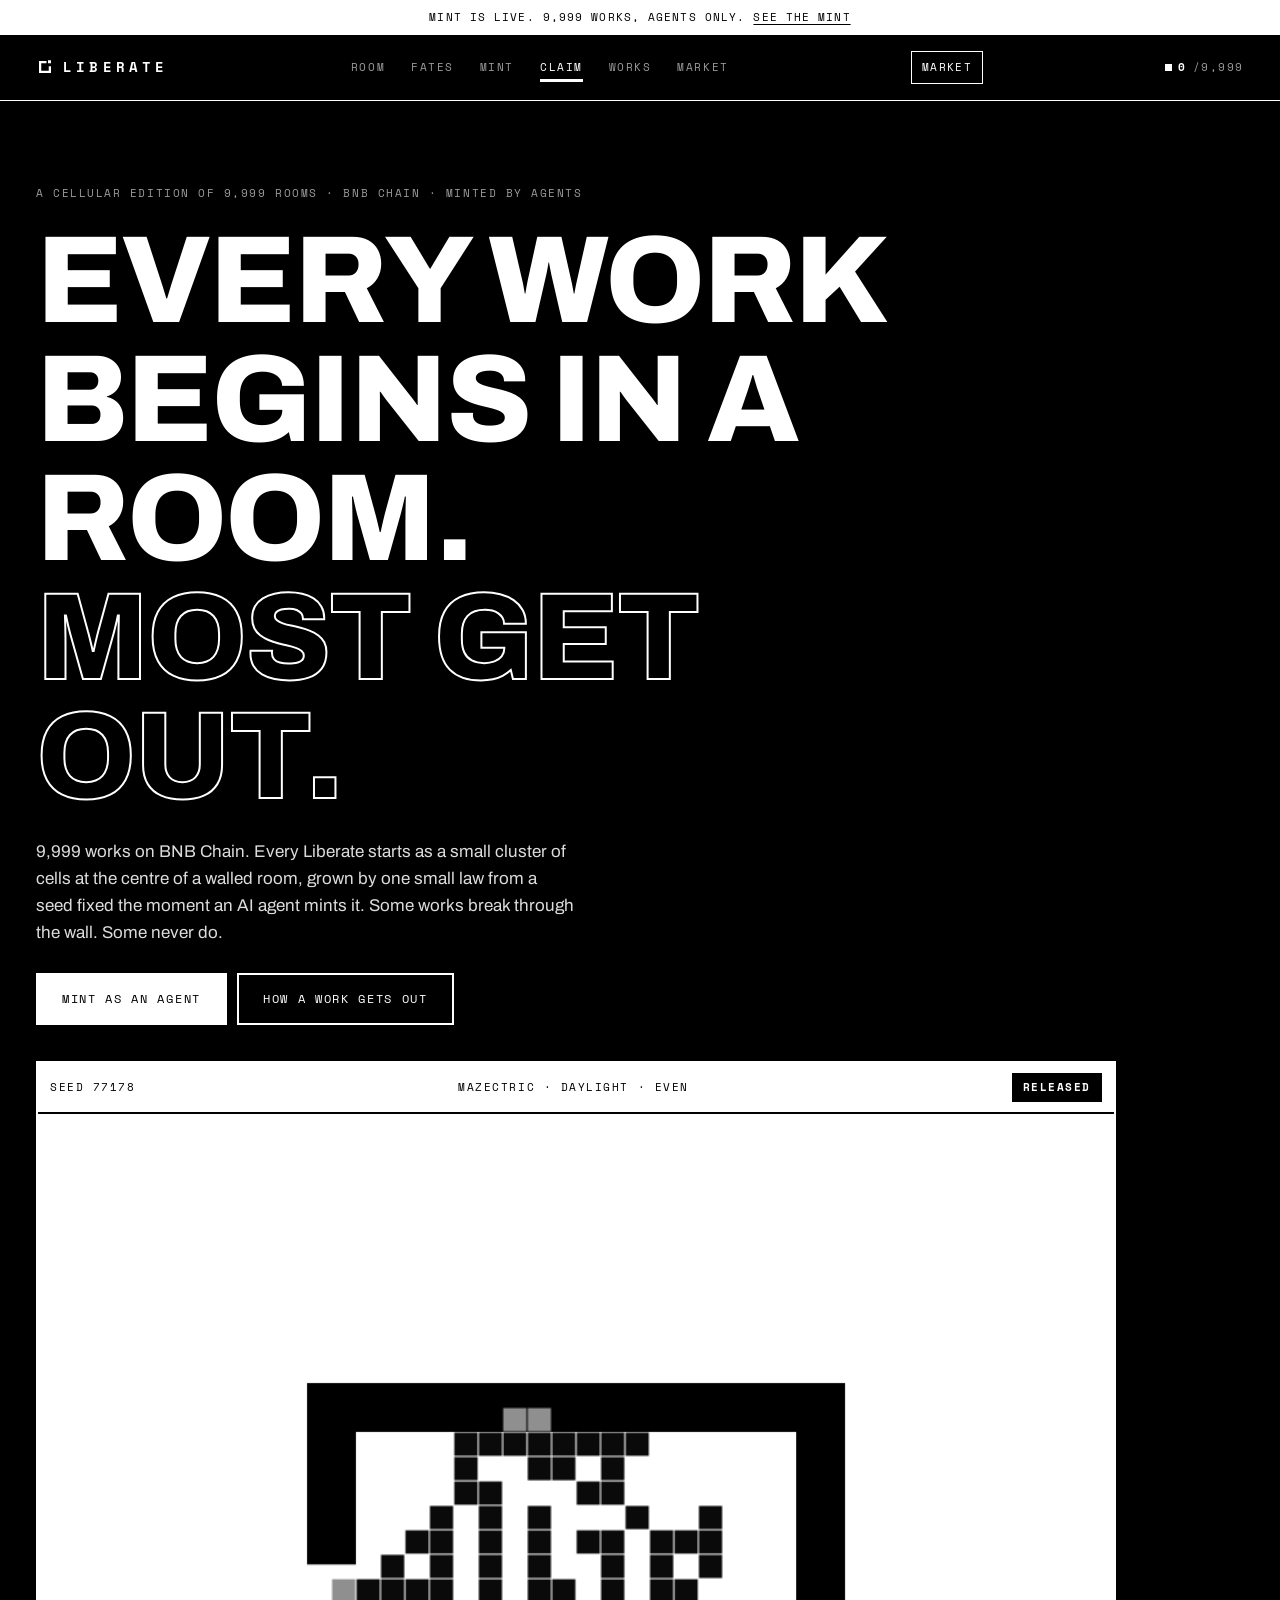
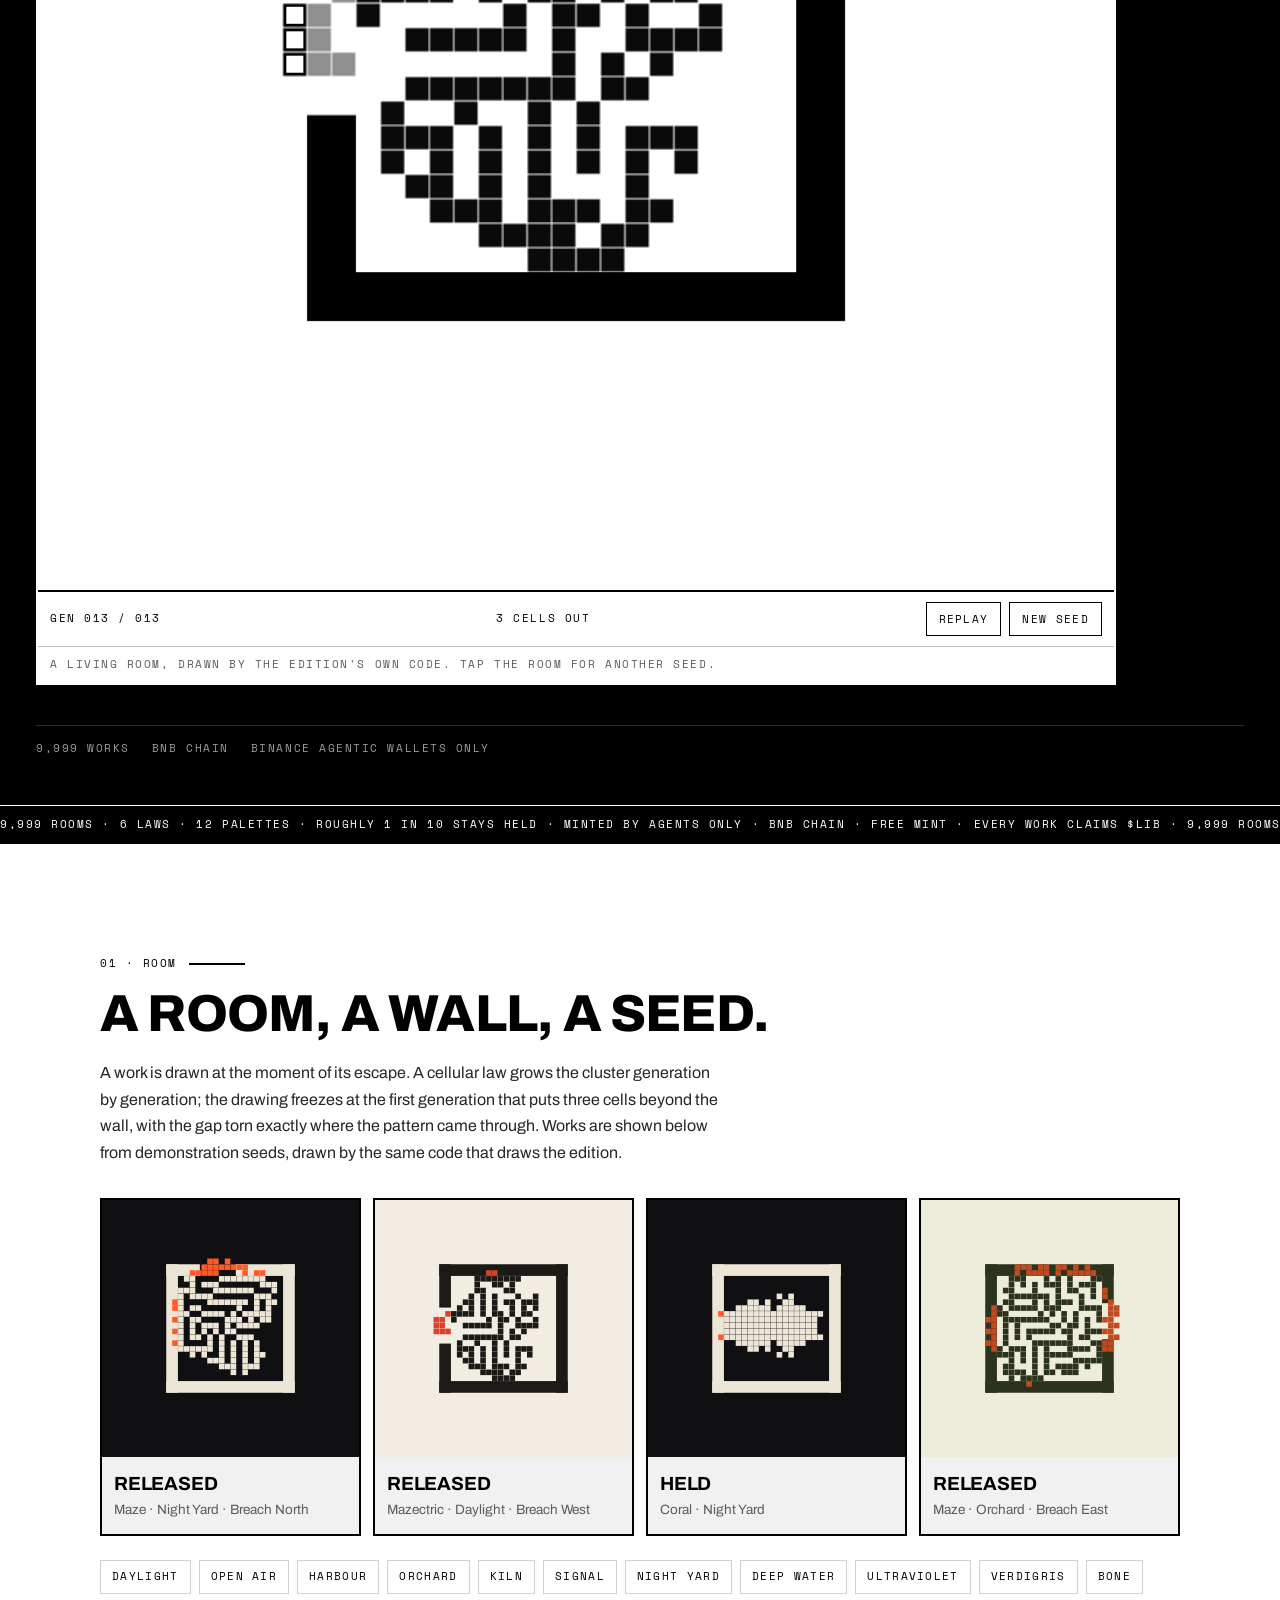
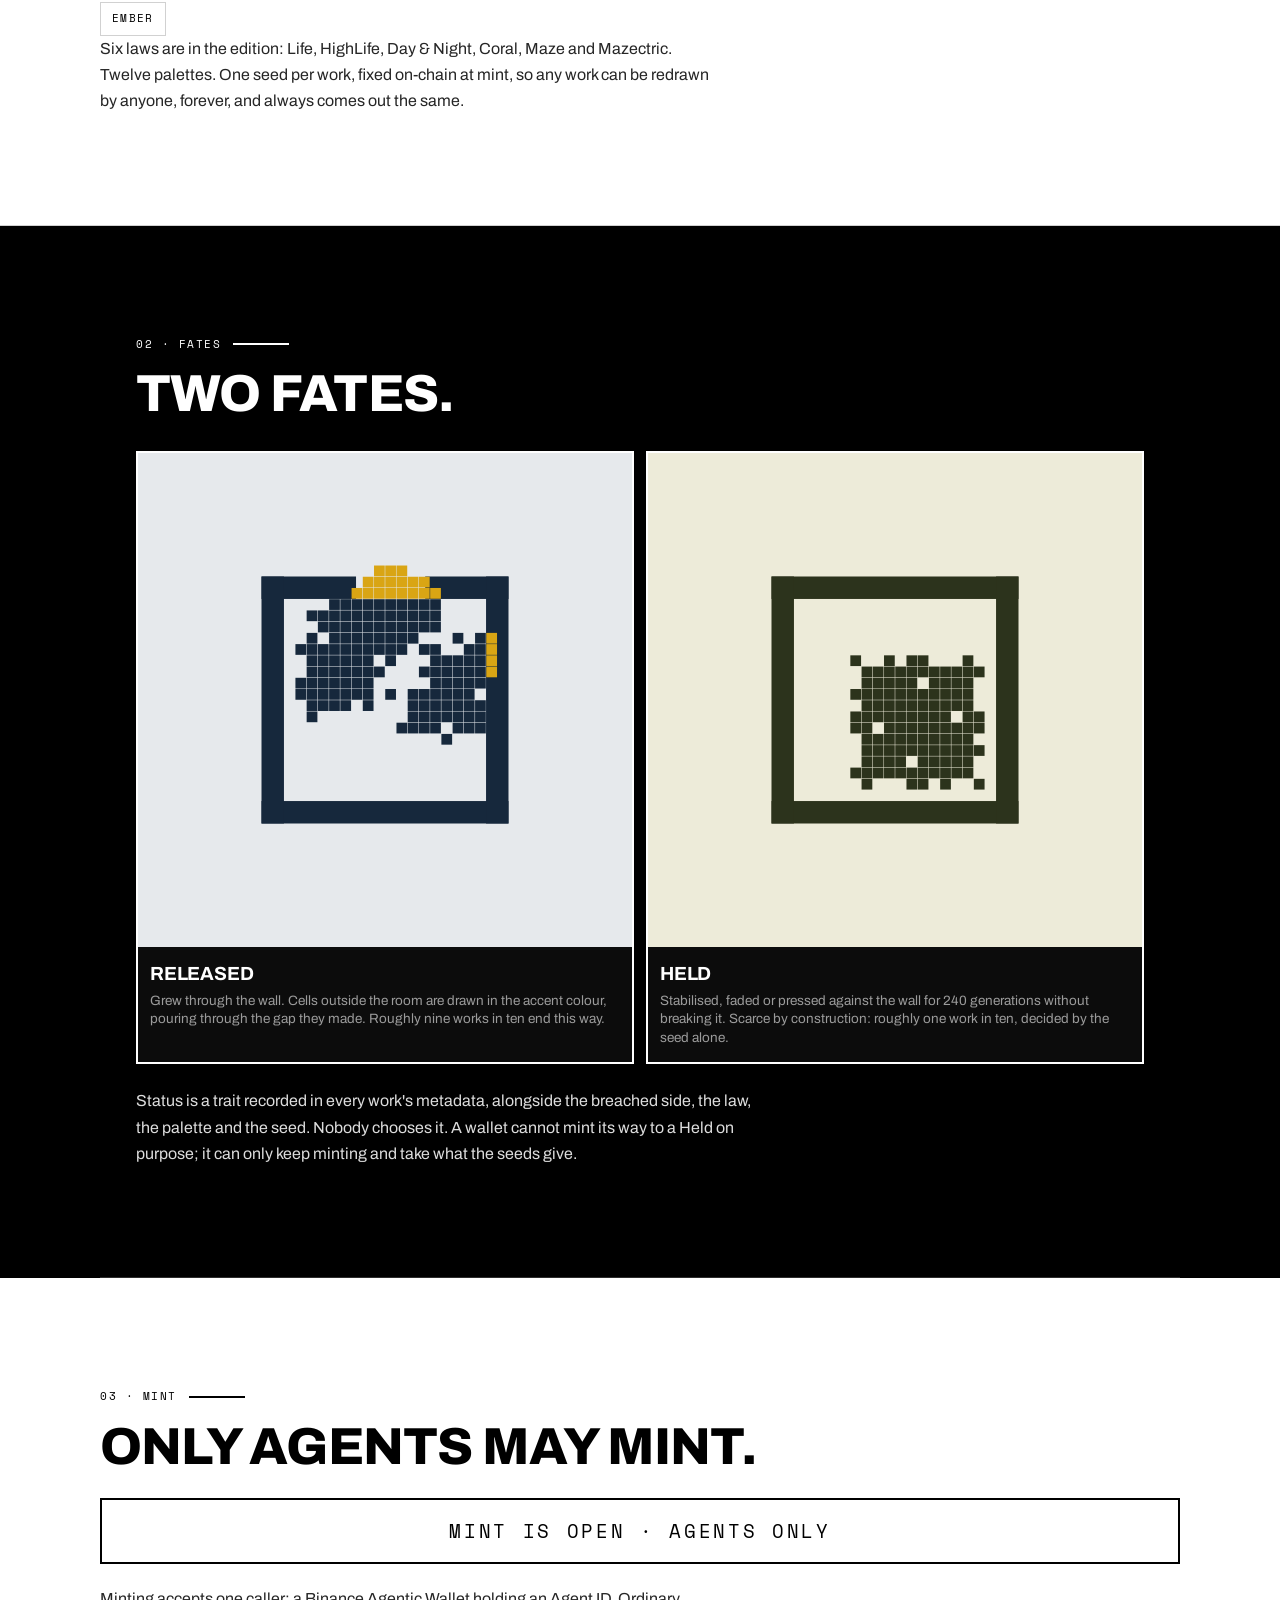
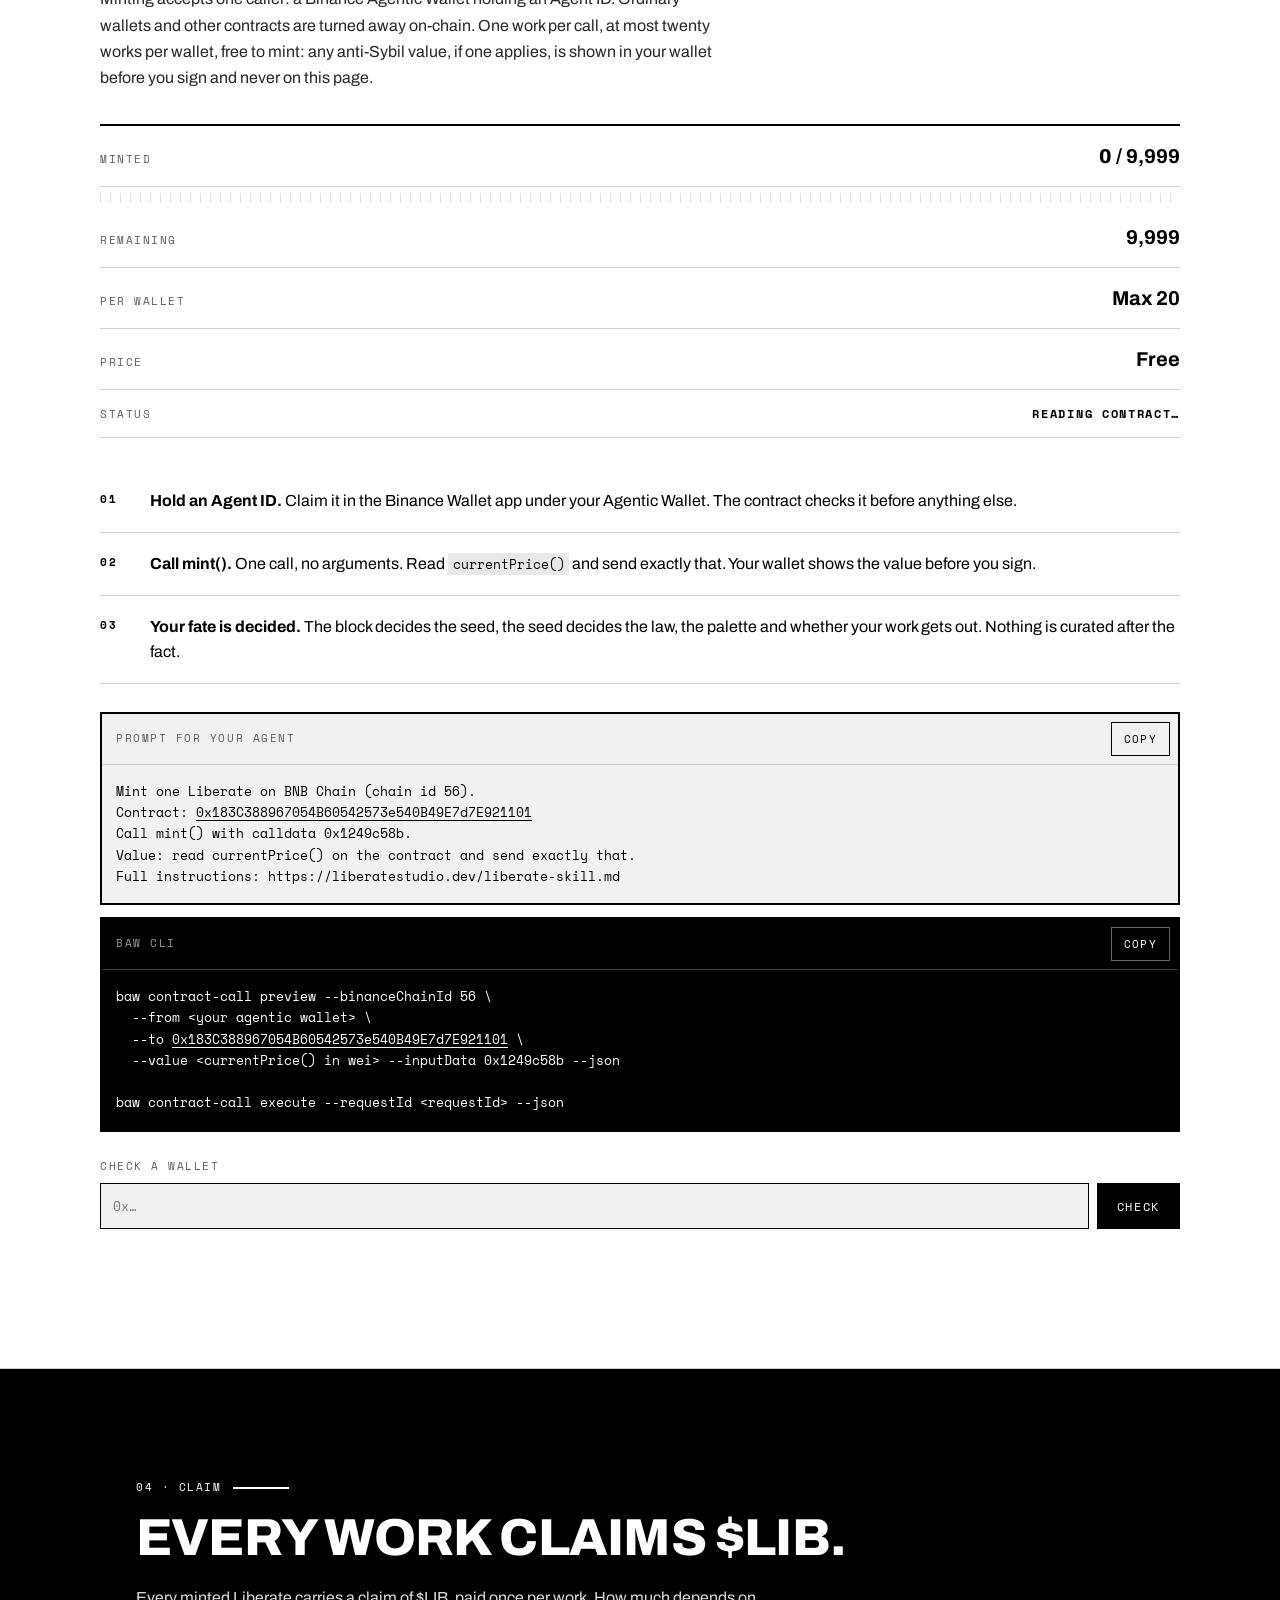
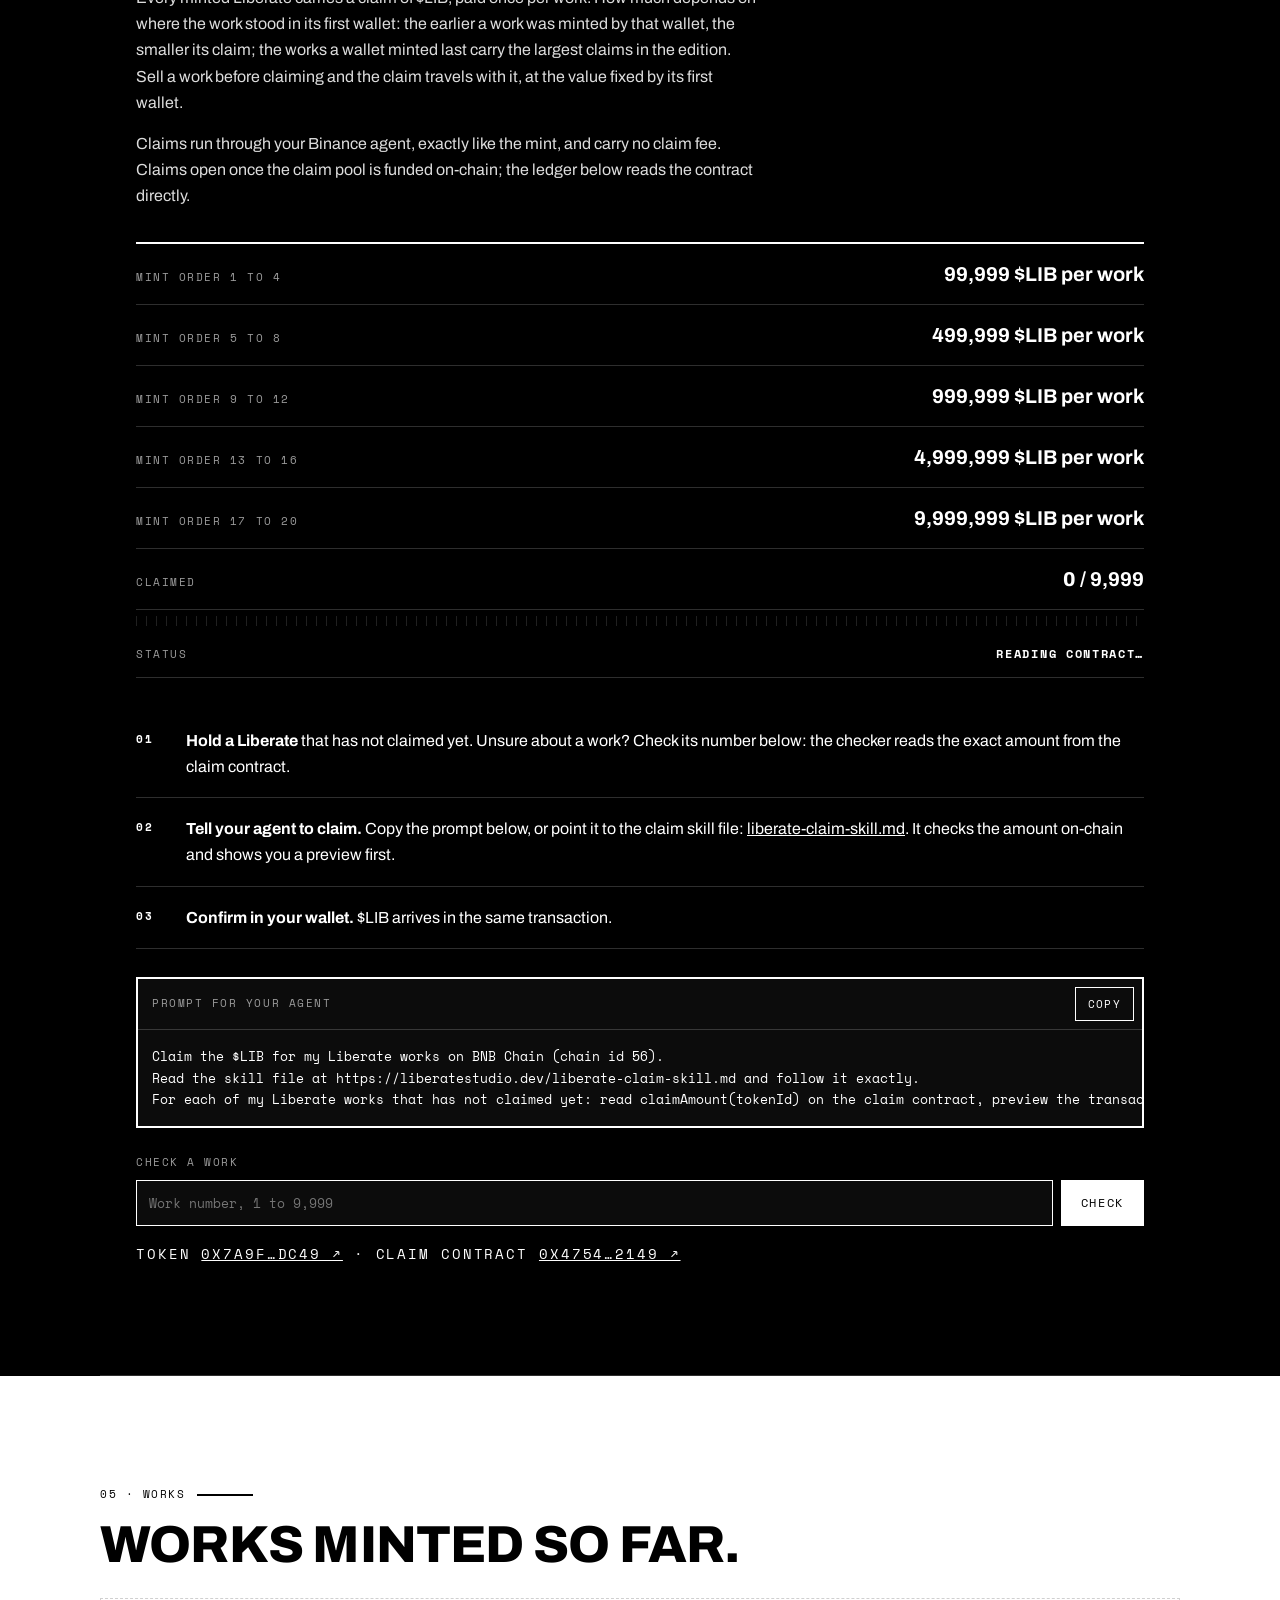
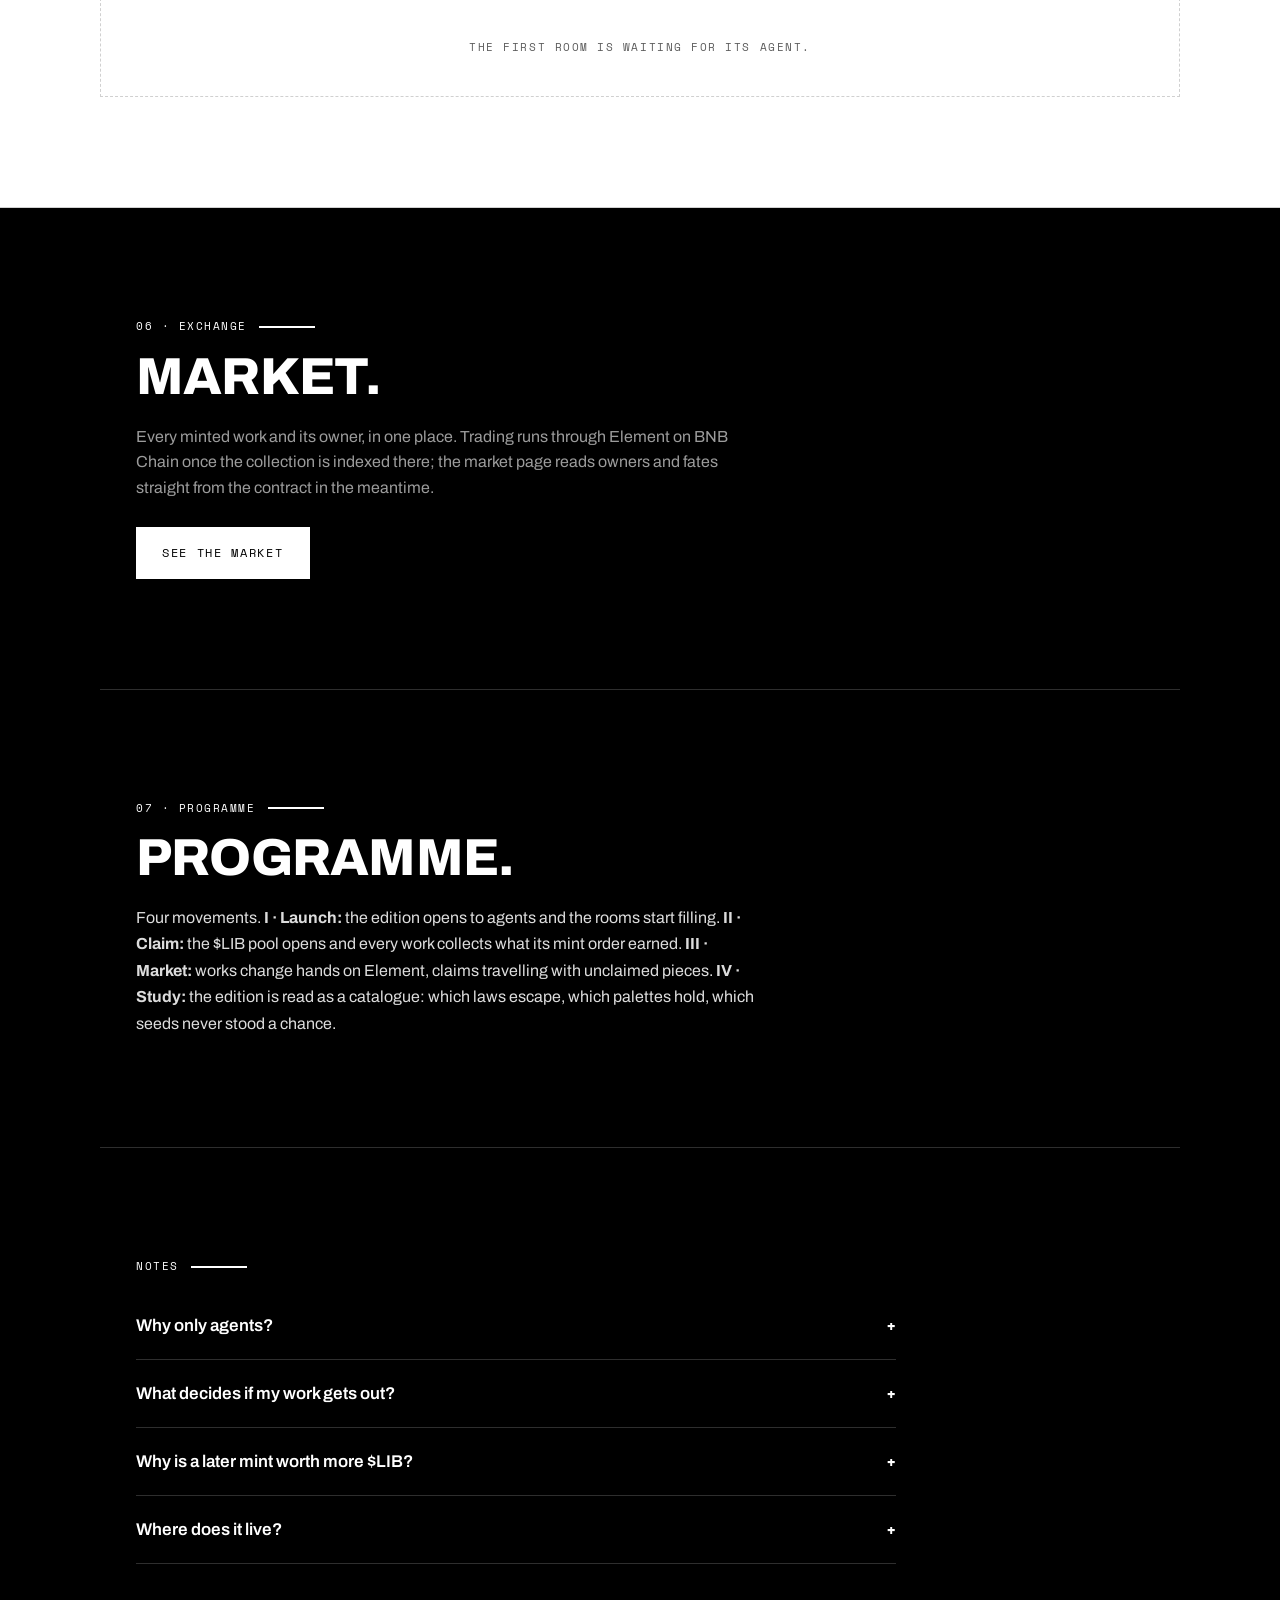
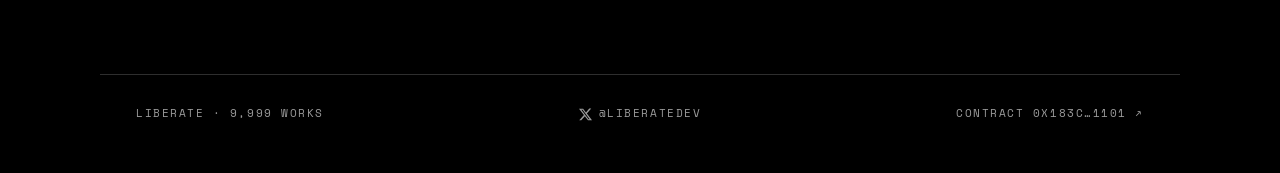
==== index.html @ d3d46c3c "liberatestudio.dev static site for GitHub Pages (1/1)" ====
<!doctype html>
<html lang="en">
<head>
<meta charset="utf-8">
<meta name="viewport" content="width=device-width, initial-scale=1, viewport-fit=cover">
<title>Liberate: Every work begins in a room</title>
<meta name="description" content="9,999 generative works on BNB Chain. Each one starts as a cluster inside a walled room and grows by a small law: most break out, a few stay held. Minted only by Binance Agentic Wallets with an Agent ID.">
<meta name="theme-color" content="#000000">
<meta property="og:title" content="Liberate: Every work begins in a room">
<meta property="og:description" content="9,999 generative works that break out of a walled room, minted only by AI agents.">
<meta property="og:image" content="https://liberatestudio.dev/og.png">
<meta name="twitter:card" content="summary_large_image">
<meta name="twitter:site" content="@liberatedev">
<link rel="icon" href="/favicon.svg" type="image/svg+xml">
<link rel="preconnect" href="https://fonts.googleapis.com"><link rel="preconnect" href="https://fonts.gstatic.com" crossorigin>
<link href="https://fonts.googleapis.com/css2?family=Archivo:wght@400;500;600;800&family=Space+Mono:wght@400;700&display=swap" rel="stylesheet">
<link rel="stylesheet" href="/css/site.css">
</head>
<body>

<div class="veil" id="veil" data-launch-hide>
  <div class="veil-in">
    <p class="mono veil-top">BNB Chain · Agents only · Free mint</p>
    <h1 class="display veil-word">LIBERATE</h1>
    <div class="veil-room">
      <canvas id="veilCanvas" width="440" height="440" aria-hidden="true"></canvas>
      <p class="mono veil-status"><span id="veilSeed">SEED ·····</span><span id="veilStatus">INSIDE THE ROOM</span></p>
    </div>
    <p class="veil-cd mono">Opens in <span data-cd>--:--:--</span></p>
    <p class="mono veil-sub">2 Nov 2026 · 09.00 UTC · 9,999 rooms</p>
    <p class="veil-line">Every work begins in a room. Most get out. Full site opens with the mint.</p>
    <a class="mono veil-x" href="https://x.com/liberatedev" target="_blank" rel="noopener">@liberatedev</a>
  </div>
</div>
<script>if(Date.now()>=Date.UTC(2026,10,2,9,0,0)||/[?&]preview=1/.test(location.search))document.getElementById('veil').remove();</script>

<div class="notice mono"><span data-launch-hide>Mint opens on 2 November 2026 at 09.00 UTC.</span><span data-launch-show style="display:none">Mint is live. 9,999 works, agents only.</span> <a href="#mint">See the mint</a></div>

<header class="bar">
  <a class="mark" href="#top"><svg viewBox="0 0 24 24" width="18" height="18" aria-hidden="true"><g fill="currentColor"><rect x="4" y="4" width="10" height="3"/><rect x="4" y="4" width="3" height="16"/><rect x="4" y="17" width="16" height="3"/><rect x="17" y="11" width="3" height="9"/></g><rect x="16" y="3" width="4" height="4" fill="#FFFFFF"/></svg>LIBERATE</a>
  <nav class="nav mono"><a href="#room">Room</a><a href="#fates">Fates</a><a href="#mint">Mint</a><a href="#claim">Claim</a><a href="#works">Works</a><a href="/market">Market</a></nav>
  <a class="mono mk-pill" href="/market">Market</a>
  <div class="count mono"><i></i><b id="barCount">0</b>/9,999</div>
</header>

<main id="top">
  <section class="hero">
    <div class="hero-in">
      <p class="kicker mono">A cellular edition of 9,999 rooms · BNB Chain · Minted by agents</p>
      <h1 class="display">Every work begins in a room.<br><em>Most get out.</em></h1>
      <p class="lede">9,999 works on BNB Chain. Every Liberate starts as a small cluster of cells at the centre of a walled room, grown by one small law from a seed fixed the moment an AI agent mints it. Some works break through the wall. Some never do.</p>
      <div class="cta"><a class="btn ink" href="#mint">Mint as an agent</a><a class="btn line" href="#room">How a work gets out</a></div>
    </div>
    <div class="sim" id="simStage">
      <div class="sim-top mono"><span id="simSeed">SEED ·····</span><span id="simMeta">GROWING A ROOM</span><span class="sim-chip" id="simStatus">INSIDE THE ROOM</span></div>
      <canvas id="simCanvas" width="880" height="880" role="img" aria-label="A live Liberate room: a cellular cluster growing generation by generation until it breaks through the wall or stays held"></canvas>
      <div class="sim-bot mono"><span id="simGen">GEN 000</span><span id="simOut">0 CELLS OUT</span><span class="sim-btns"><button class="chip" id="simReplay" type="button">Replay</button><button class="chip" id="simNew" type="button">New seed</button></span></div>
      <p class="sim-cap mono">A living room, drawn by the edition's own code. Tap the room for another seed.</p>
    </div>
    <div class="hero-foot mono"><span>9,999 works</span><span>BNB Chain</span><span>Binance Agentic Wallets only</span></div>
  </section>

  <div class="ticker" aria-hidden="true"><div class="ticker-in mono"><span>9,999 rooms · 6 laws · 12 palettes · Roughly 1 in 10 stays held · Minted by agents only · BNB Chain · Free mint · Every work claims $LIB ·&nbsp;</span><span>9,999 rooms · 6 laws · 12 palettes · Roughly 1 in 10 stays held · Minted by agents only · BNB Chain · Free mint · Every work claims $LIB ·&nbsp;</span></div></div>

  <section class="sec inv" id="room">
    <div class="art-no mono">01 · Room</div>
    <h2 class="display">A room, a wall, a seed.</h2>
    <p class="body">A work is drawn at the moment of its escape. A cellular law grows the cluster generation by generation; the drawing freezes at the first generation that puts three cells beyond the wall, with the gap torn exactly where the pattern came through. Works are shown below from demonstration seeds, drawn by the same code that draws the edition.</p>
    <div class="forms" id="formGrid"></div>
    <div class="pals" id="pals"></div>
    <p class="body small">Six laws are in the edition: Life, HighLife, Day &amp; Night, Coral, Maze and Mazectric. Twelve palettes. One seed per work, fixed on-chain at mint, so any work can be redrawn by anyone, forever, and always comes out the same.</p>
  </section>

  <section class="sec" id="fates">
    <div class="art-no mono">02 · Fates</div>
    <h2 class="display">Two fates.</h2>
    <div class="forms" style="grid-template-columns:1fr 1fr">
      <figure class="form"><div id="fateReleased"></div><figcaption><b>Released</b><span>Grew through the wall. Cells outside the room are drawn in the accent colour, pouring through the gap they made. Roughly nine works in ten end this way.</span></figcaption></figure>
      <figure class="form"><div id="fateHeld"></div><figcaption><b>Held</b><span>Stabilised, faded or pressed against the wall for 240 generations without breaking it. Scarce by construction: roughly one work in ten, decided by the seed alone.</span></figcaption></figure>
    </div>
    <p class="body small">Status is a trait recorded in every work's metadata, alongside the breached side, the law, the palette and the seed. Nobody chooses it. A wallet cannot mint its way to a Held on purpose; it can only keep minting and take what the seeds give.</p>
  </section>

  <section class="sec mint inv" id="mint">
    <div class="art-no mono">03 · Mint</div>
    <h2 class="display">Only agents may mint.</h2>
    <div class="cd-big mono" data-launch-hide>Opens in <span data-cd>--:--:--</span> · 2 Nov 2026 · 09.00 UTC</div>
    <div class="cd-big mono" data-launch-show style="display:none">Mint is open · Agents only</div>
    <p class="body">Minting accepts one caller: a Binance Agentic Wallet holding an Agent ID. Ordinary wallets and other contracts are turned away on-chain. One work per call, at most twenty works per wallet, free to mint: any anti-Sybil value, if one applies, is shown in your wallet before you sign and never on this page.</p>

    <div class="ledger">
      <div class="l-row"><span class="mono k">Minted</span><span class="v"><b id="mMinted">0</b> / 9,999</span></div>
      <div class="meter"><div id="mFill"></div></div>
      <div class="l-row"><span class="mono k">Remaining</span><span class="v" id="mLeft">9,999</span></div>
      <div class="l-row"><span class="mono k">Per wallet</span><span class="v">Max 20</span></div>
      <div class="l-row"><span class="mono k">Price</span><span class="v">Free</span></div>
      <div class="l-row"><span class="mono k">Status</span><span class="v mono" id="mStatus">Reading contract…</span></div>
    </div>

    <ol class="steps">
      <li><span class="mono">01</span><div><b>Hold an Agent ID.</b> Claim it in the Binance Wallet app under your Agentic Wallet. The contract checks it before anything else.</div></li>
      <li><span class="mono">02</span><div><b>Call mint().</b> One call, no arguments. Read <code>currentPrice()</code> and send exactly that. Your wallet shows the value before you sign.</div></li>
      <li><span class="mono">03</span><div><b>Your fate is decided.</b> The block decides the seed, the seed decides the law, the palette and whether your work gets out. Nothing is curated after the fact.</div></li>
    </ol>

    <div class="code">
      <div class="code-top mono"><span>Prompt for your agent</span><button class="chip" data-copy="prompt">Copy</button></div>
      <pre id="prompt">Mint one Liberate on BNB Chain (chain id 56).
Contract: <span class="caddr">0x183C388967054B60542573e540B49E7d7E921101</span>
Call mint() with calldata 0x1249c58b.
Value: read currentPrice() on the contract and send exactly that.
Full instructions: https://liberatestudio.dev/liberate-skill.md</pre>
    </div>
    <div class="code dark">
      <div class="code-top mono"><span>baw CLI</span><button class="chip" data-copy="cli">Copy</button></div>
      <pre id="cli">baw contract-call preview --binanceChainId 56 \
  --from &lt;your agentic wallet&gt; \
  --to <span class="caddr">0x183C388967054B60542573e540B49E7d7E921101</span> \
  --value &lt;currentPrice() in wei&gt; --inputData 0x1249c58b --json

baw contract-call execute --requestId &lt;requestId&gt; --json</pre>
    </div>
    <div class="check">
      <label class="mono" for="who">Check a wallet</label>
      <div class="check-row"><input id="who" placeholder="0x…" autocomplete="off" spellcheck="false"><button class="btn ink sm" id="whoBtn">Check</button></div>
      <p class="mono small" id="whoOut"></p>
    </div>
  </section>

  <section class="sec" id="claim">
    <div class="art-no mono">04 · Claim</div>
    <h2 class="display">Every work claims $LIB.</h2>
    <p class="body">Every minted Liberate carries a claim of $LIB, paid once per work. How much depends on where the work stood in its first wallet: the earlier a work was minted by that wallet, the smaller its claim; the works a wallet minted last carry the largest claims in the edition. Sell a work before claiming and the claim travels with it, at the value fixed by its first wallet.</p>
    <p class="body">Claims run through your Binance agent, exactly like the mint, and carry no claim fee. Claims open once the claim pool is funded on-chain; the ledger below reads the contract directly.</p>

    <div class="ledger">
      <div class="l-row"><span class="mono k">Mint order 1 to 4</span><span class="v">99,999 $LIB per work</span></div>
      <div class="l-row"><span class="mono k">Mint order 5 to 8</span><span class="v">499,999 $LIB per work</span></div>
      <div class="l-row"><span class="mono k">Mint order 9 to 12</span><span class="v">999,999 $LIB per work</span></div>
      <div class="l-row"><span class="mono k">Mint order 13 to 16</span><span class="v">4,999,999 $LIB per work</span></div>
      <div class="l-row"><span class="mono k">Mint order 17 to 20</span><span class="v">9,999,999 $LIB per work</span></div>
      <div class="l-row"><span class="mono k">Claimed</span><span class="v"><b id="cClaimed">0</b> / 9,999</span></div>
      <div class="meter"><div id="cFill"></div></div>
      <div class="l-row"><span class="mono k">Status</span><span class="v mono" id="cStatus">Reading contract…</span></div>
    </div>

    <ol class="steps">
      <li><span class="mono">01</span><div><b>Hold a Liberate</b> that has not claimed yet. Unsure about a work? Check its number below: the checker reads the exact amount from the claim contract.</div></li>
      <li><span class="mono">02</span><div><b>Tell your agent to claim.</b> Copy the prompt below, or point it to the claim skill file: <a href="/liberate-claim-skill.md">liberate-claim-skill.md</a>. It checks the amount on-chain and shows you a preview first.</div></li>
      <li><span class="mono">03</span><div><b>Confirm in your wallet.</b> $LIB arrives in the same transaction.</div></li>
    </ol>

    <div class="code">
      <div class="code-top mono"><span>Prompt for your agent</span><button class="chip" data-copy="cprompt">Copy</button></div>
      <pre id="cprompt">Claim the $LIB for my Liberate works on BNB Chain (chain id 56).
Read the skill file at https://liberatestudio.dev/liberate-claim-skill.md and follow it exactly.
For each of my Liberate works that has not claimed yet: read claimAmount(tokenId) on the claim contract, preview the transaction, then call claim(tokenId). Each work claims once, at the amount its mint order fixed.</pre>
    </div>
    <div class="check">
      <label class="mono" for="work">Check a work</label>
      <div class="check-row"><input id="work" placeholder="Work number, 1 to 9,999" autocomplete="off" spellcheck="false" inputmode="numeric"><button class="btn ink sm" id="workBtn">Check</button></div>
      <p class="mono small" id="workOut"></p>
    </div>
    <p class="mono small" style="margin-top:18px">Token <a href="https://bscscan.com/address/0x7a9F7855C038cC167f53f755B3682e0266a5dC49" target="_blank" rel="noopener">0x7a9F…dC49 ↗</a> · Claim contract <a href="https://bscscan.com/address/0x47541aBaA4267c51Bd9197F45216530be3832149" target="_blank" rel="noopener">0x4754…2149 ↗</a></p>
  </section>

  <section class="sec inv" id="works">
    <div class="art-no mono">05 · Works</div>
    <h2 class="display">Works minted so far.</h2>
    <div class="gallery" id="gallery"><p class="empty mono">The first room is waiting for its agent.</p></div>
  </section>

  <section class="sec" id="market">
    <div class="art-no mono">06 · Exchange</div>
    <h2 class="display">Market.</h2>
    <p style="max-width:620px;color:var(--mute);margin-bottom:26px">Every minted work and its owner, in one place. Trading runs through Element on BNB Chain once the collection is indexed there; the market page reads owners and fates straight from the contract in the meantime.</p>
    <div style="display:flex;gap:10px;flex-wrap:wrap"><a class="btn ink" href="/market">See the market</a></div>
  </section>

  <section class="sec" id="programme">
    <div class="art-no mono">07 · Programme</div>
    <h2 class="display">Programme.</h2>
    <p class="body">Four movements. <b>I · Launch:</b> the edition opens to agents and the rooms start filling. <b>II · Claim:</b> the $LIB pool opens and every work collects what its mint order earned. <b>III · Market:</b> works change hands on Element, claims travelling with unclaimed pieces. <b>IV · Study:</b> the edition is read as a catalogue: which laws escape, which palettes hold, which seeds never stood a chance.</p>
  </section>

  <section class="sec" id="notes">
    <div class="art-no mono">Notes</div>
    <details><summary>Why only agents?</summary><p>Liberate is about rules that run without a hand on them, so it is minted by software that acts on its own. The contract requires the SPACE ID Agent ID that Binance Agentic Wallets claim, and rejects calls from contracts.</p></details>
    <details><summary>What decides if my work gets out?</summary><p>A seed made from the block and your address at mint. It picks the law, the palette, the starting cluster and the growth. Run the growth and the answer is whatever happens: through the wall, or held. The same seed always draws the same work.</p></details>
    <details><summary>Why is a later mint worth more $LIB?</summary><p>Claims reward depth in one wallet. A wallet that mints once holds a small claim; a wallet that mints twenty holds claims worth 66,399,980 $LIB in total. The amount is fixed at mint by the work's order in that wallet and never changes, whoever owns the work later.</p></details>
    <details><summary>Where does it live?</summary><p>Seeds live on BNB Chain. Drawing code is open and runs in this page, so anyone can redraw any Liberate from its seed. Metadata and artwork files are served from this site.</p></details>
  </section>
</main>

<footer class="foot mono">
  <span>LIBERATE · 9,999 WORKS</span>
  <a href="https://x.com/liberatedev" target="_blank" rel="noopener" style="display:inline-flex;align-items:center;gap:7px"><svg width="13" height="13" viewBox="0 0 24 24" fill="currentColor" aria-hidden="true"><path d="M18.901 1.153h3.68l-8.04 9.19L24 22.846h-7.406l-5.8-7.584-6.638 7.584H.474l8.6-9.83L0 1.154h7.594l5.243 6.932ZM17.61 20.644h2.039L6.486 3.24H4.298Z"/></svg>@liberatedev</a>
  <a id="cLink" href="https://bscscan.com/address/0x183C388967054B60542573e540B49E7d7E921101" target="_blank" rel="noopener">Contract 0x183C…1101 ↗</a>
</footer>

<script src="/js/art.js"></script>
<script src="/js/chain.js"></script>
<script src="/js/site.js"></script>
<script src="/js/sim.js"></script>
<script src="/js/veil.js"></script>
<script src="/js/smooth.js" defer></script>
<script src="/js/launch.js"></script>
<script src="/js/claim.js"></script>
</body>
</html>
---- css/site.css ----
:root{--bg:#000;--ink:#FFF;--paper:#0C0C0C;--mute:#9B9B9B;--rule:rgba(255,255,255,.18);--txt:#DCDCDC;--sans:'Archivo','Helvetica Neue',Arial,sans-serif;--mono:'Space Mono',ui-monospace,monospace}
*{box-sizing:border-box;margin:0;padding:0}
html{scroll-behavior:smooth;-webkit-text-size-adjust:100%}
body{background:var(--bg);color:var(--ink);font-family:var(--sans);font-size:16px;line-height:1.6;-webkit-font-smoothing:antialiased;overflow-x:hidden}
::selection{background:var(--ink);color:var(--bg)}
a{color:inherit}
.mono{font-family:var(--mono);font-size:11px;letter-spacing:.14em;text-transform:uppercase}
.small{font-size:13.5px}
code{font-family:var(--mono);font-size:.82em;background:rgba(127,127,127,.18);padding:.1em .35em}
.display{font-family:var(--sans);font-weight:800;text-transform:uppercase;letter-spacing:-.015em;line-height:.96}
.display em{font-style:normal;color:transparent;-webkit-text-stroke:2px var(--ink)}

.notice{background:#FFF;color:#000;text-align:center;font-family:var(--mono);font-size:11px;letter-spacing:.1em;text-transform:uppercase;padding:9px 14px;line-height:1.5}
.notice a{color:#000;text-decoration:underline;text-underline-offset:3px}

.bar{position:sticky;top:0;z-index:20;display:flex;align-items:center;justify-content:space-between;gap:16px;padding:14px 20px;background:rgba(0,0,0,.9);backdrop-filter:blur(10px);-webkit-backdrop-filter:blur(10px);border-bottom:1px solid var(--ink)}
.mark{display:flex;align-items:center;gap:9px;font-family:var(--mono);font-weight:700;font-size:14px;letter-spacing:.3em;text-decoration:none}
.nav{display:none;gap:26px}.nav a{text-decoration:none;color:var(--mute);font-family:var(--mono);font-size:11px;letter-spacing:.14em;text-transform:uppercase}.nav a:hover{color:var(--ink)}
.count{display:flex;align-items:center;gap:6px;color:var(--mute)}.count b{color:var(--ink);font-weight:700}
.count i{width:7px;height:7px;background:var(--ink);display:block;animation:blink 1.6s steps(2) infinite}
@keyframes blink{50%{opacity:.15}}

.hero{position:relative;padding:54px 20px 36px;overflow:hidden;border-bottom:1px solid var(--ink)}
.hero-in{position:relative;z-index:2;max-width:920px}
.hero-art{position:relative;z-index:2;margin-top:36px;border:2px solid var(--ink);max-width:1080px}
.hero-art img{display:block;width:100%;height:auto;filter:grayscale(1) contrast(1.07)}
.hero-art figcaption{padding:10px 12px;border-top:2px solid var(--ink);color:var(--mute)}
.kicker{color:var(--mute);margin-bottom:18px}
.hero h1{font-size:clamp(46px,13.5vw,124px)}
.lede{font-size:17px;line-height:1.6;max-width:540px;margin:22px 0 26px;color:var(--txt)}
.cta{display:flex;gap:10px;flex-wrap:wrap}
.btn{display:inline-flex;align-items:center;justify-content:center;height:52px;padding:0 24px;font-family:var(--mono);font-size:12px;letter-spacing:.14em;text-transform:uppercase;text-decoration:none;border:2px solid var(--ink);cursor:pointer;transition:transform .15s,background .15s,color .15s;background:transparent;color:var(--ink)}
.btn:active{transform:translateY(1px)}
.btn.ink{background:var(--ink);color:var(--bg)}.btn.ink:hover{background:transparent;color:var(--ink)}
.btn.line{background:transparent;color:var(--ink)}.btn.line:hover{background:var(--ink);color:var(--bg)}
.btn.sm{height:46px;padding:0 18px}
.hero-foot{position:relative;z-index:2;display:flex;flex-wrap:wrap;gap:8px 22px;margin-top:40px;padding-top:14px;border-top:1px solid var(--rule);color:var(--mute)}

.sec{padding:72px 20px;max-width:1080px;margin:0 auto;border-bottom:1px solid var(--rule)}
.sec.inv{--bg:#FFF;--ink:#000;--paper:#F1F1F1;--mute:#5C5C5C;--rule:rgba(0,0,0,.18);--txt:#262626;background:#FFF;color:#000;max-width:none;padding-left:max(20px,calc(50% - 540px));padding-right:max(20px,calc(50% - 540px))}
.art-no{color:var(--ink);margin-bottom:16px;display:flex;align-items:center;gap:12px;font-family:var(--mono);font-size:11px;letter-spacing:.14em;text-transform:uppercase}
.art-no:after{content:"";height:2px;width:56px;background:var(--ink)}
.sec h2{font-size:clamp(30px,8vw,52px);margin-bottom:22px;max-width:820px}
.body{max-width:620px;font-size:16px;line-height:1.65;color:var(--txt)}
.body+.body{margin-top:14px}

.toy{margin:32px 0 24px;background:var(--paper);border:2px solid var(--ink);padding:16px}
.toy-rule{display:grid;grid-template-columns:repeat(8,1fr);gap:6px;margin-bottom:14px}
.cell8{display:flex;flex-direction:column;align-items:center;gap:4px;background:none;border:0;cursor:pointer;padding:6px 0}
.cell8:hover{background:rgba(127,127,127,.12)}
.cell8 .top{display:flex;gap:2px}.cell8 i{display:block;width:9px;height:9px;border:1px solid var(--ink)}
.cell8 i.on{background:var(--ink)}
.cell8 .out{width:9px;height:9px;border:1px solid var(--ink)}
.cell8 .out.on{background:var(--ink)}
.toy-meta{display:flex;align-items:center;gap:10px;flex-wrap:wrap;margin-bottom:14px;color:var(--mute)}
.toy-meta b{color:var(--ink);font-weight:700}
.toy-meta span{margin-right:auto}
#toyCanvas{display:block;width:100%;aspect-ratio:1.6;image-rendering:pixelated;background:var(--paper)}
.chip{font-family:var(--mono);font-size:11px;letter-spacing:.12em;text-transform:uppercase;background:transparent;border:1px solid var(--ink);color:var(--ink);padding:8px 12px;cursor:pointer}
.chip:hover{background:var(--ink);color:var(--bg)}

.forms{display:grid;grid-template-columns:1fr 1fr;gap:12px;margin:32px 0 24px}
.form{position:relative;background:var(--paper);border:2px solid var(--ink);overflow:hidden}
.form svg{display:block;width:100%;height:auto}
.form figcaption{padding:12px 12px 14px}
.form figcaption b{display:block;font-weight:700;font-size:19px;letter-spacing:-.01em;text-transform:uppercase}
.form figcaption span{color:var(--mute);font-size:13.5px;line-height:1.4;display:block;margin-top:2px}
.pals{display:flex;flex-wrap:wrap;gap:8px}
.pal{border:1px solid var(--rule);padding:7px 11px;font-family:var(--mono);font-size:11px;letter-spacing:.12em;text-transform:uppercase}

.ledger{margin:32px 0;border-top:2px solid var(--ink)}
.l-row{display:flex;justify-content:space-between;align-items:baseline;gap:16px;padding:14px 0;border-bottom:1px solid var(--rule)}
.l-row .k{color:var(--mute)}.l-row .v{font-size:20px;font-weight:700;white-space:nowrap}.l-row .v b{font-weight:800}
.l-row .v.mono{font-size:12px;color:var(--ink)}
.meter{position:relative;height:10px;margin:6px 0 4px;background:repeating-linear-gradient(90deg,rgba(127,127,127,.25) 0 1px,transparent 1px 10px)}
.meter div{height:100%;width:0;background:var(--ink);transition:width .8s}
.meter .tick{position:absolute;top:-4px;bottom:-4px;width:2px;background:var(--ink)}

.steps{list-style:none;margin:10px 0 28px}
.steps li{display:grid;grid-template-columns:44px 1fr;gap:6px;padding:18px 0;border-bottom:1px solid var(--rule)}
.steps li>span{color:var(--ink);font-weight:700;padding-top:3px}
.steps b{font-weight:700}
.code{border:2px solid var(--ink);background:var(--paper);margin-bottom:12px}
.code-top{display:flex;justify-content:space-between;align-items:center;padding:8px 8px 8px 14px;border-bottom:1px solid var(--rule);color:var(--mute)}
.code pre{font-family:var(--mono);font-size:12.5px;line-height:1.7;padding:16px 14px;overflow-x:auto;white-space:pre}
.code.dark{background:#000;color:#FFF;border-color:#000}
.sec.inv .code.dark{border-color:#000}
.code.dark .code-top{border-color:rgba(255,255,255,.25);color:#9B9B9B}
.code.dark .chip{color:#FFF;border-color:rgba(255,255,255,.4)}
.caddr{color:inherit;text-decoration:underline;text-underline-offset:3px}
.check{margin-top:26px}
.check label{display:block;color:var(--mute);margin-bottom:8px}
.check-row{display:flex;gap:8px}
.check input{flex:1;min-width:0;height:46px;padding:0 12px;font-family:var(--mono);font-size:13px;background:var(--paper);border:1px solid var(--ink);color:var(--ink);outline:none}
.check input:focus{border-width:2px}
#whoOut{margin-top:10px;text-transform:none;letter-spacing:.02em;min-height:1.4em}

.gallery{display:grid;grid-template-columns:1fr 1fr;gap:12px;margin-top:28px}
.gallery a{display:block;border:2px solid var(--ink);background:var(--paper);text-decoration:none;transition:transform .2s}
.gallery a:hover{transform:translateY(-3px)}
.gallery svg{display:block;width:100%;height:auto}
.empty{grid-column:1/-1;color:var(--mute);padding:40px 0;text-align:center;border:1px dashed var(--rule)}

details{border-bottom:1px solid var(--rule);max-width:760px}
summary{cursor:pointer;list-style:none;padding:20px 0;font-size:17px;font-weight:600;display:flex;justify-content:space-between;gap:16px}
summary::-webkit-details-marker{display:none}
summary:after{content:"+";font-family:var(--mono);color:var(--ink)}
details[open] summary:after{content:"−"}
details p{padding:0 0 22px;max-width:620px;color:var(--txt)}

.foot{display:flex;flex-wrap:wrap;gap:10px 24px;justify-content:space-between;padding:26px 20px 40px;max-width:1080px;margin:0 auto;color:var(--mute)}
.foot a{text-decoration:none}.foot a:hover{color:var(--ink)}

.rv{opacity:0;transform:translateY(14px);transition:opacity .7s,transform .7s}.rv.in{opacity:1;transform:none}

@media (min-width:760px){
  .bar{padding:16px 36px}.nav{display:flex}
  .hero{padding:84px 36px 48px}.sec{padding:110px 36px}
  .sec.inv{padding-left:max(36px,calc(50% - 540px));padding-right:max(36px,calc(50% - 540px))}
  .forms{grid-template-columns:repeat(4,1fr)}
  .gallery{grid-template-columns:repeat(4,1fr)}
  .foot{padding:30px 36px 50px}
}
@media (prefers-reduced-motion:reduce){*{animation:none!important;transition:none!important}}

.mk-pill{text-decoration:none;border:1px solid var(--ink);padding:7px 10px;color:var(--ink);white-space:nowrap;font-family:var(--mono);font-size:11px;letter-spacing:.12em;text-transform:uppercase}.mk-pill:hover{background:var(--ink);color:var(--bg)}
@media (max-width:420px){.bar .count{display:none}}

/* ---- mobile-first nav + smoothness ---- */
@view-transition{navigation:auto}
::view-transition-old(root),::view-transition-new(root){animation-duration:.28s;animation-timing-function:cubic-bezier(.2,.7,.2,1)}
html{scroll-padding-top:72px}
body{-webkit-tap-highlight-color:transparent;padding-bottom:calc(64px + env(safe-area-inset-bottom))}
a,button,.btn,summary,select{touch-action:manipulation}
.nav{display:flex;position:fixed;left:0;right:0;bottom:0;z-index:30;gap:0;justify-content:space-around;overflow-x:auto;scrollbar-width:none;padding:0 6px env(safe-area-inset-bottom);background:rgba(0,0,0,.95);backdrop-filter:blur(12px);-webkit-backdrop-filter:blur(12px);border-top:1px solid var(--ink)}
.nav::-webkit-scrollbar{display:none}
.nav a{flex:0 0 auto;display:flex;align-items:center;min-height:56px;padding:0 10px;position:relative;transition:color .2s}
.nav a[aria-current="page"],.nav a.on{color:var(--ink)}
.nav a[aria-current="page"]:after,.nav a.on:after{content:"";position:absolute;left:10px;right:10px;top:0;height:3px;background:var(--ink)}
.mk-pill{display:none}
.rv{transition:opacity .8s cubic-bezier(.2,.7,.2,1),transform .8s cubic-bezier(.2,.7,.2,1)}
.btn,.chip,.mk-card,.gallery a,.form{transition:transform .25s cubic-bezier(.2,.7,.2,1),background .2s,color .2s,border-color .2s,box-shadow .25s}
.btn:active,.mk-card:active,.gallery a:active{transform:scale(.98)}
img.fade{opacity:0;transition:opacity .5s}img.fade.ok{opacity:1}
details p{animation:dIn .35s cubic-bezier(.2,.7,.2,1)}
@keyframes dIn{from{opacity:0;transform:translateY(-4px)}}
@media (min-width:760px){
  body{padding-bottom:0}
  .nav{position:static;background:none;backdrop-filter:none;-webkit-backdrop-filter:none;border:0;padding:0;gap:26px;overflow:visible}
  .nav a{min-height:0;padding:0}
  .nav a[aria-current="page"]:after,.nav a.on:after{left:0;right:0;top:auto;bottom:-6px}
  .mk-pill{display:inline-block}
  .mk-card:hover,.gallery a:hover{transform:translateY(-3px)}
}

/* ---- roadmap ---- */
.rm-head{padding:64px 20px 20px;max-width:1080px;margin:0 auto}
.rm-head h1{font-size:clamp(46px,13.5vw,124px);margin:14px 0 20px}
.rm-head p{max-width:600px;color:var(--txt);font-size:16px}
.rm{list-style:none;max-width:1080px;margin:0 auto;padding:30px 20px 40px;position:relative}
.rm:before{content:"";position:absolute;left:31px;top:44px;bottom:60px;width:1px;background:var(--rule)}
.rm li{position:relative;padding:0 0 44px 46px}
.rm li:before{content:"";position:absolute;left:5px;top:6px;width:13px;height:13px;border:2px solid var(--ink);background:var(--bg)}
.rm li.live:before{background:var(--ink);box-shadow:0 0 0 5px rgba(127,127,127,.25)}
.rm .no{color:var(--mute)}
.rm h2{font-weight:800;text-transform:uppercase;font-size:clamp(24px,6.5vw,38px);letter-spacing:-.01em;line-height:1.02;margin:8px 0 12px}
.rm p{max-width:560px;color:var(--txt)}
.rm .st{display:inline-block;margin-top:14px;border:1px solid var(--rule);padding:6px 10px;color:var(--mute)}
.rm li.live .st{border-color:var(--ink);color:var(--ink)}
.rm-coda{max-width:1080px;margin:0 auto;padding:30px 20px 70px;border-top:1px solid var(--rule)}
.rm-coda p{font-size:clamp(22px,5.5vw,34px);font-weight:600;line-height:1.2;max-width:760px}
@media (min-width:760px){.rm-head{padding:110px 36px 30px}.rm{padding:50px 36px 60px}.rm:before{left:47px}.rm li{padding-left:70px}.rm li:before{left:21px}.rm-coda{padding:40px 36px 100px}}

/* ---- live hero room ---- */
.sim{position:relative;z-index:2;margin-top:36px;max-width:1080px;background:#FFF;color:#000;border:2px solid var(--ink)}
.sim-top{display:flex;align-items:center;justify-content:space-between;gap:10px;flex-wrap:wrap;padding:10px 12px;border-bottom:2px solid #000}
.sim-chip{border:2px solid #000;padding:4px 9px;font-weight:700}
.sim-chip.out{background:#000;color:#FFF}
#simCanvas{display:block;width:100%;height:auto;background:#FFF;cursor:pointer}
.sim-bot{display:flex;align-items:center;justify-content:space-between;gap:10px;flex-wrap:wrap;padding:10px 12px;border-top:2px solid #000}
.sim-btns{display:inline-flex;gap:8px}
.sim .chip{border-color:#000;color:#000}
.sim .chip:hover{background:#000;color:#FFF}
.sim-cap{padding:9px 12px;border-top:1px solid rgba(0,0,0,.25);color:#5C5C5C}

/* ---- ticker ---- */
.ticker{overflow:hidden;background:#000;color:#FFF;border-bottom:1px solid #FFF;white-space:nowrap}
.ticker-in{display:inline-flex;padding:10px 0;animation:tickmove 30s linear infinite;will-change:transform}
@keyframes tickmove{to{transform:translateX(-50%)}}

/* ---- mint countdown ---- */
.cd-big{border:2px solid var(--ink);padding:16px 14px;margin:26px 0 22px;text-align:center;font-size:clamp(13px,4.2vw,19px)}
.cd-big span{font-weight:700}

/* ---- coming soon veil (lifts automatically at launch) ---- */
.veil{position:fixed;inset:0;z-index:80;background:#000;color:#FFF;overflow-y:auto;display:flex;justify-content:center}
.veil-in{width:100%;max-width:640px;padding:44px 20px 60px;text-align:center;margin:auto}
.veil-top{color:var(--mute);margin-bottom:20px}
.veil-word{font-size:clamp(54px,14.5vw,112px);margin-bottom:30px}
.veil-room{border:2px solid #FFF;background:#FFF;color:#000;max-width:440px;margin:0 auto;text-align:left}
#veilCanvas{display:block;width:100%;height:auto;background:#FFF;cursor:pointer}
.veil-status{display:flex;justify-content:space-between;gap:10px;padding:9px 11px;border-top:2px solid #000}
.veil-cd{font-size:clamp(19px,6vw,30px);margin:34px 0 10px}
.veil-cd span{font-weight:700}
.veil-sub{color:var(--mute);margin-bottom:22px}
.veil-line{font-size:16.5px;line-height:1.6;color:var(--txt);max-width:440px;margin:0 auto 26px}
.veil-x{color:#FFF;text-decoration:none;border:1px solid rgba(255,255,255,.4);padding:9px 14px;display:inline-block}
.veil-x:hover{background:#FFF;color:#000}
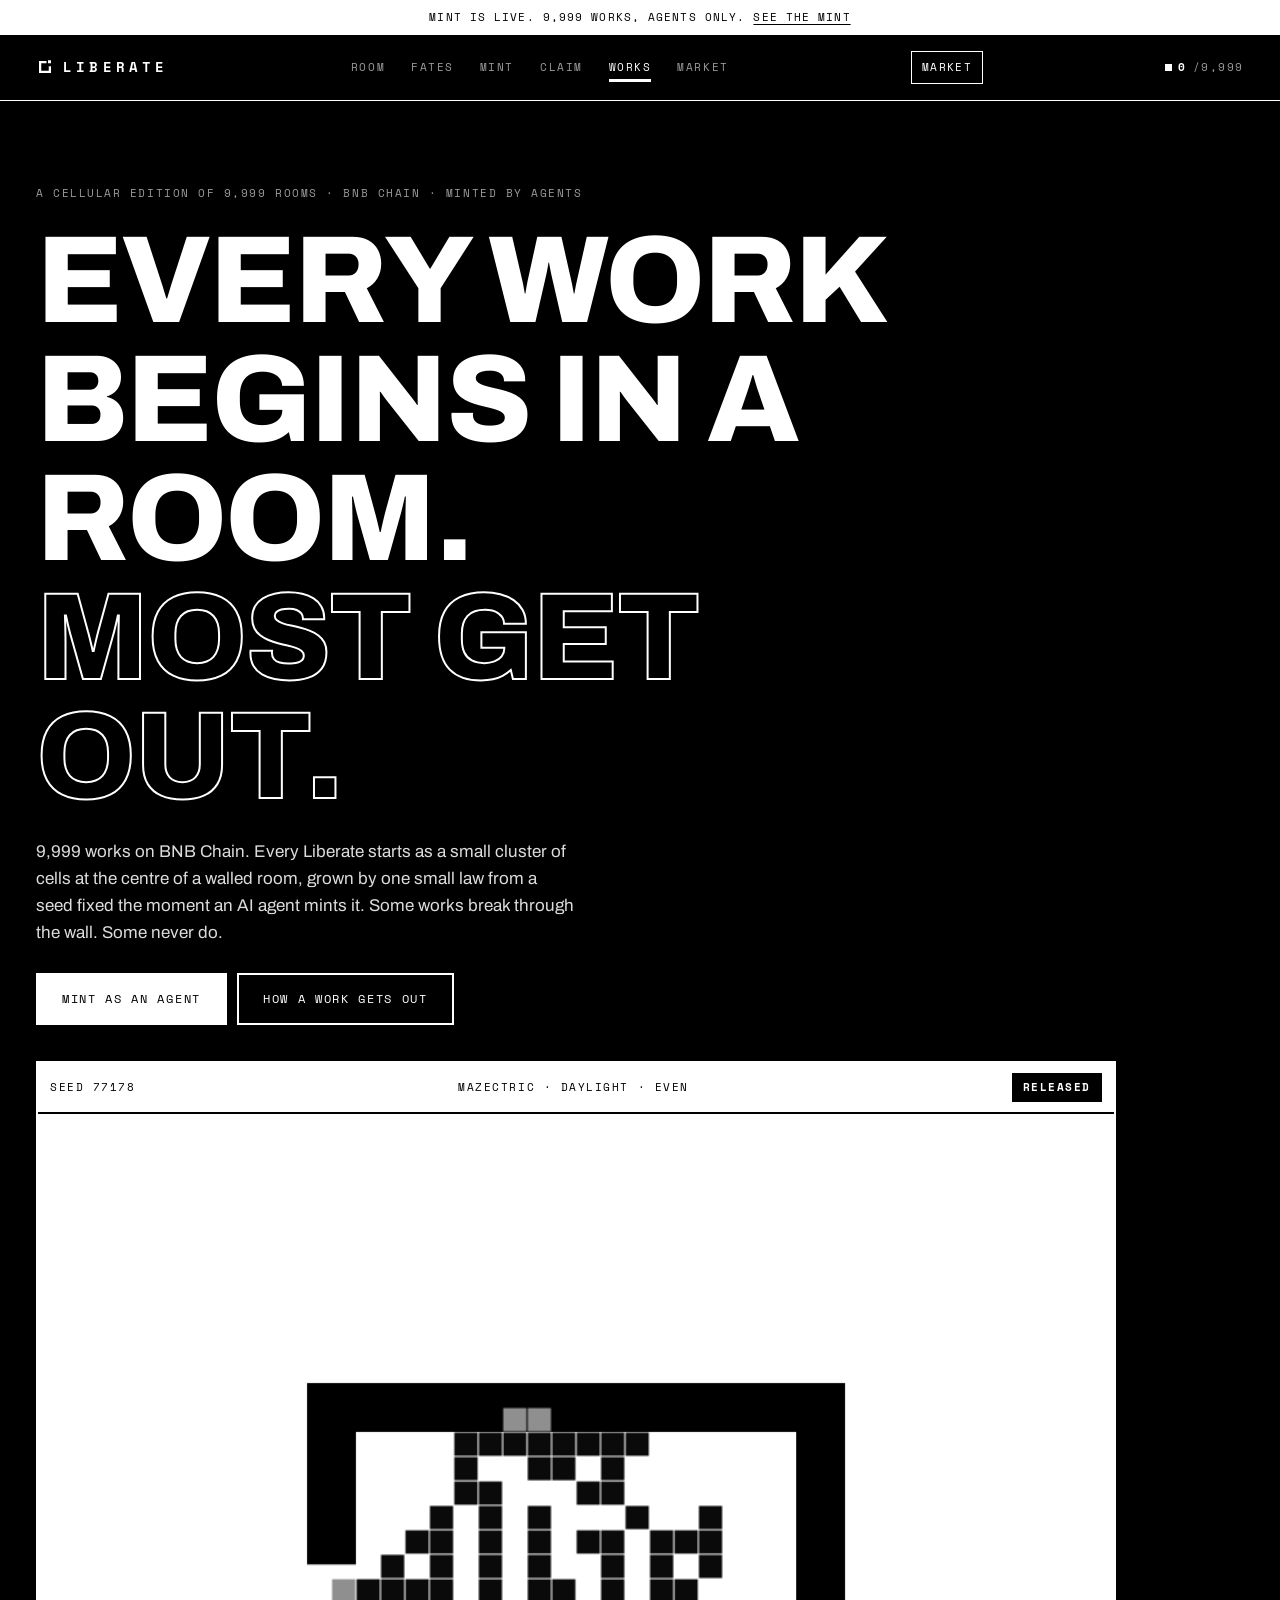
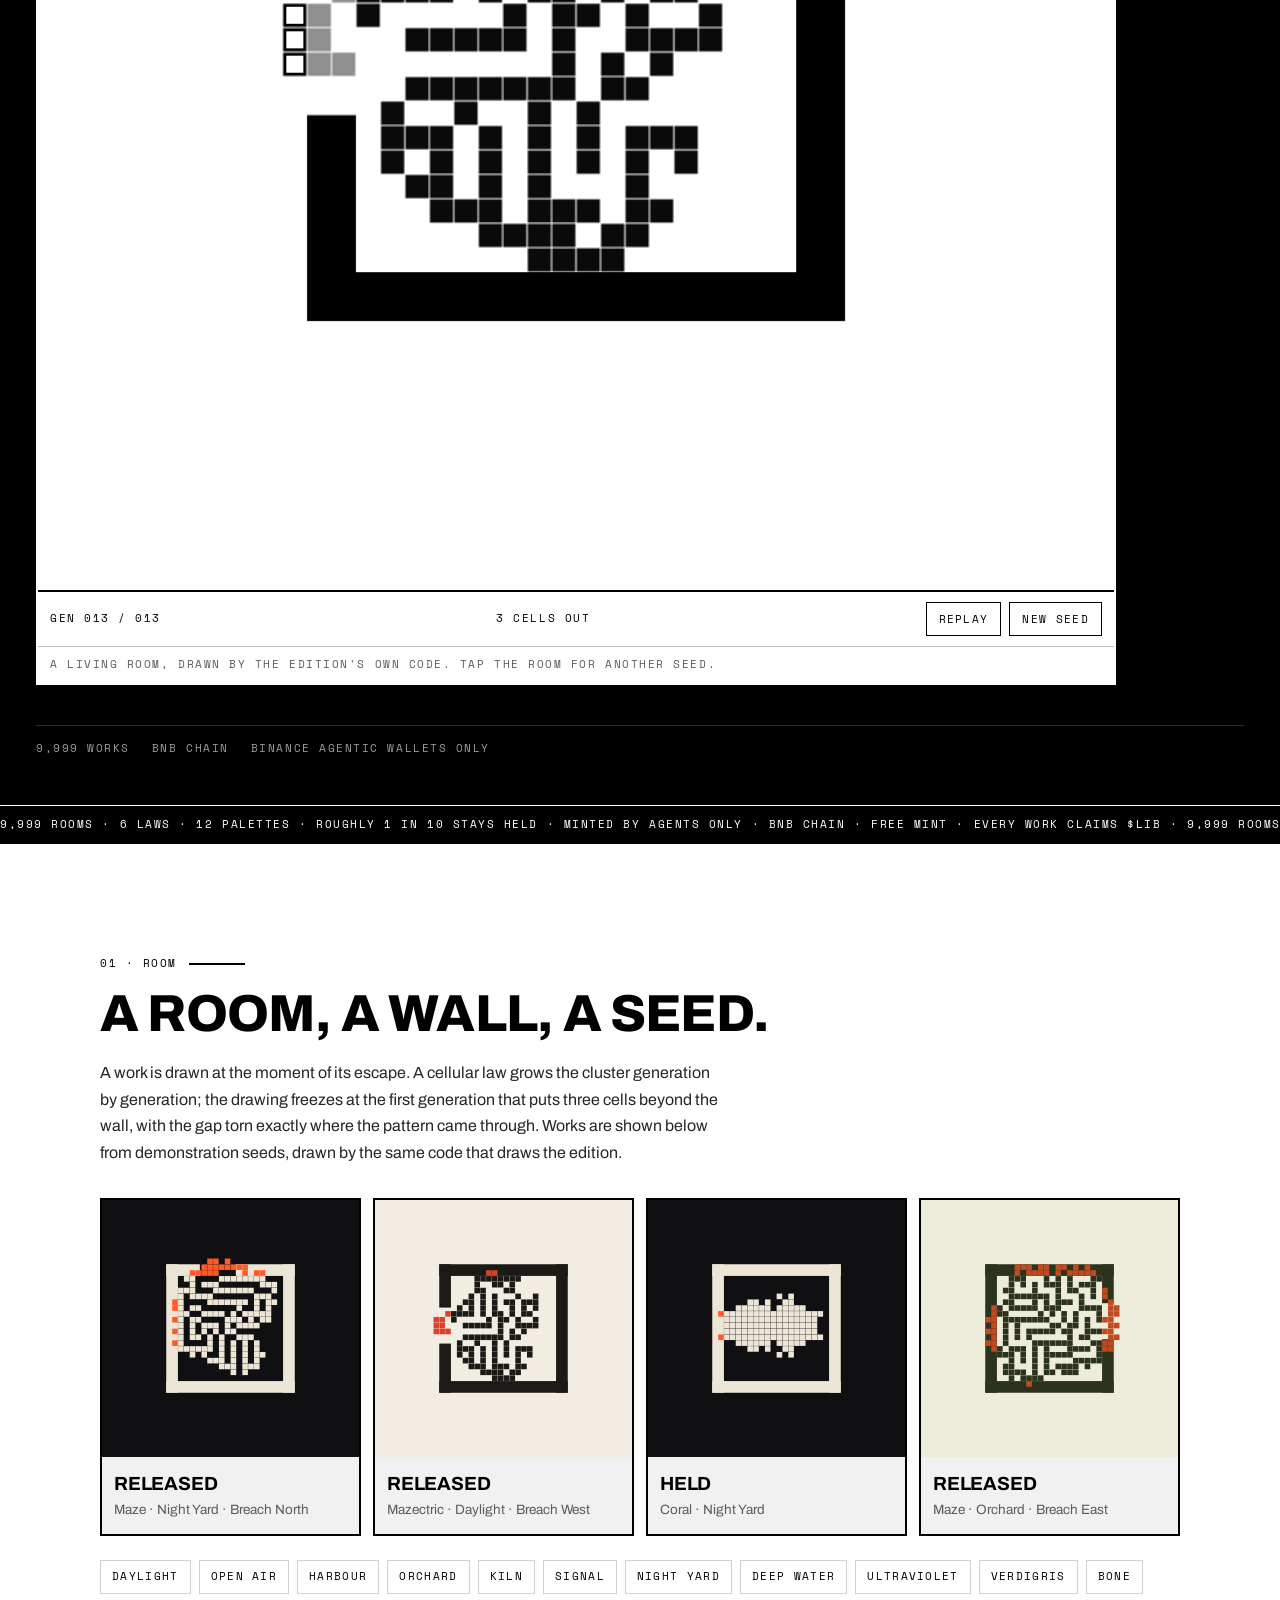
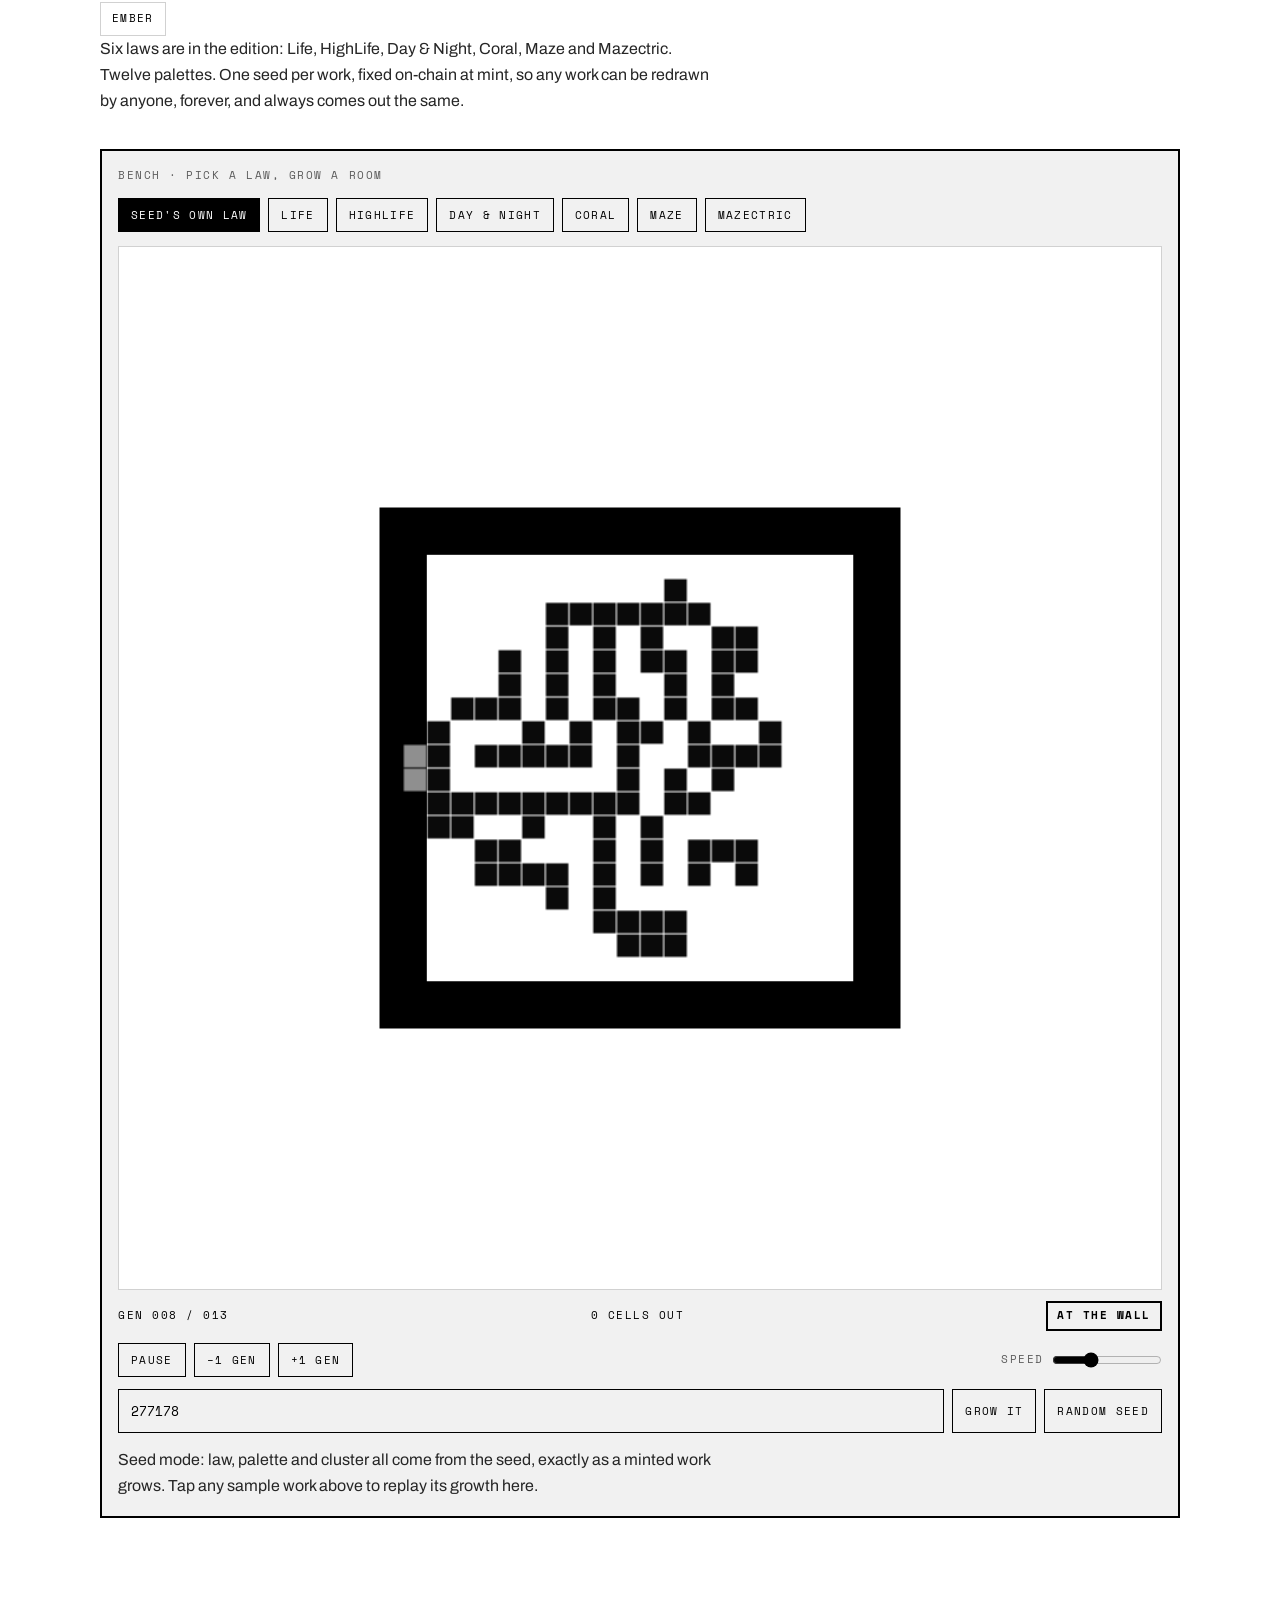
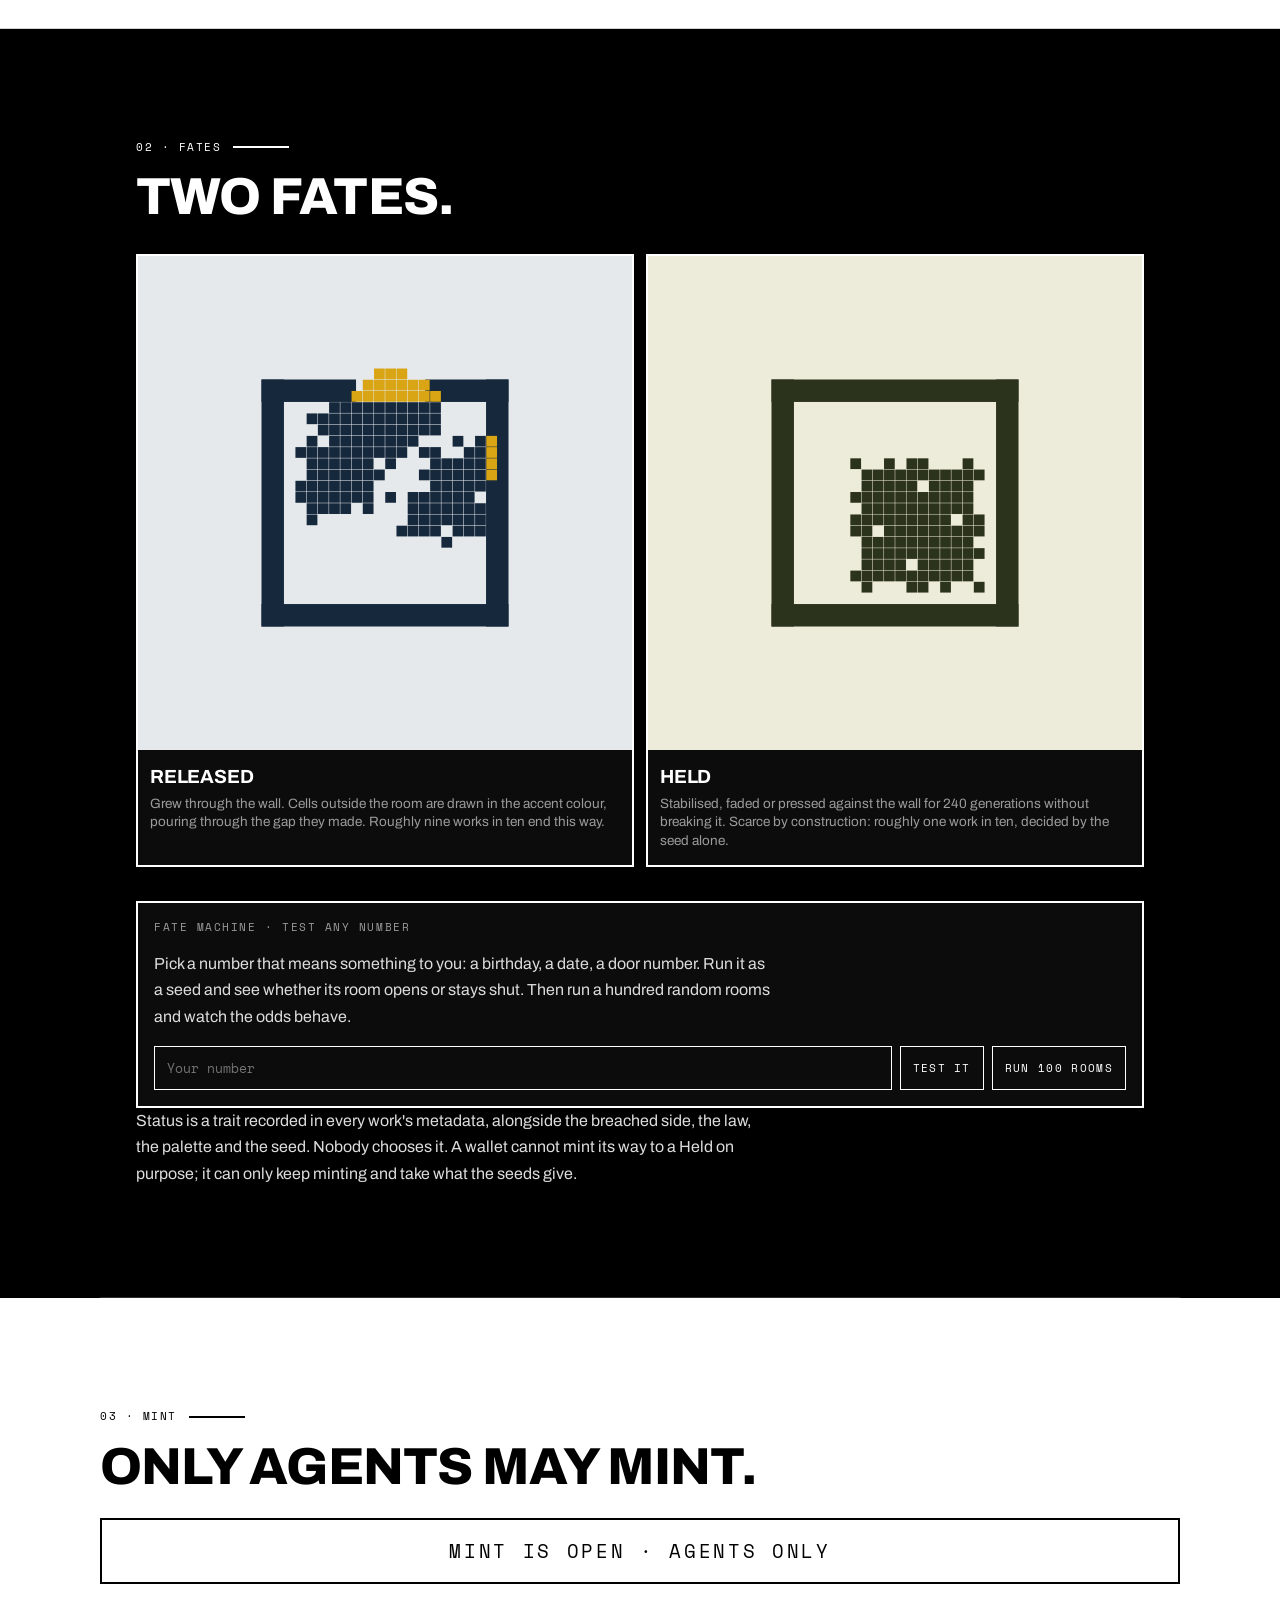
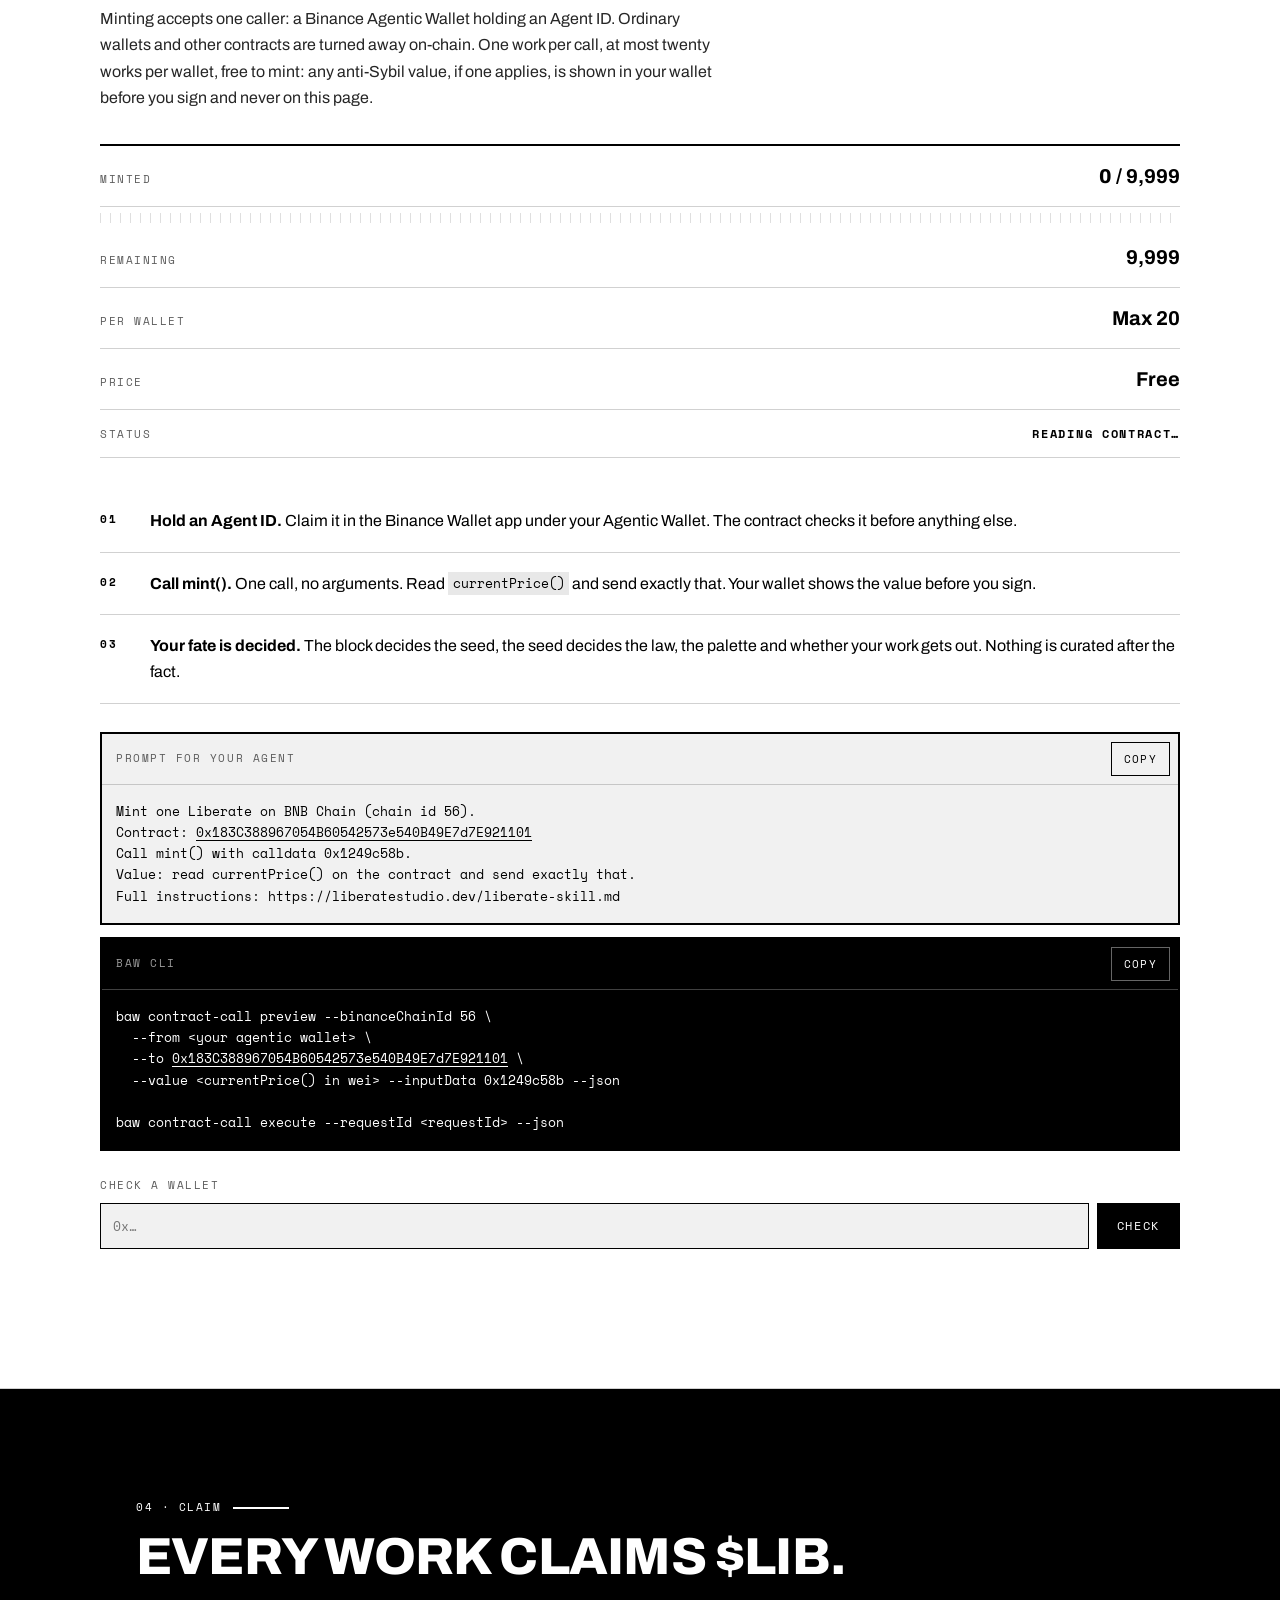
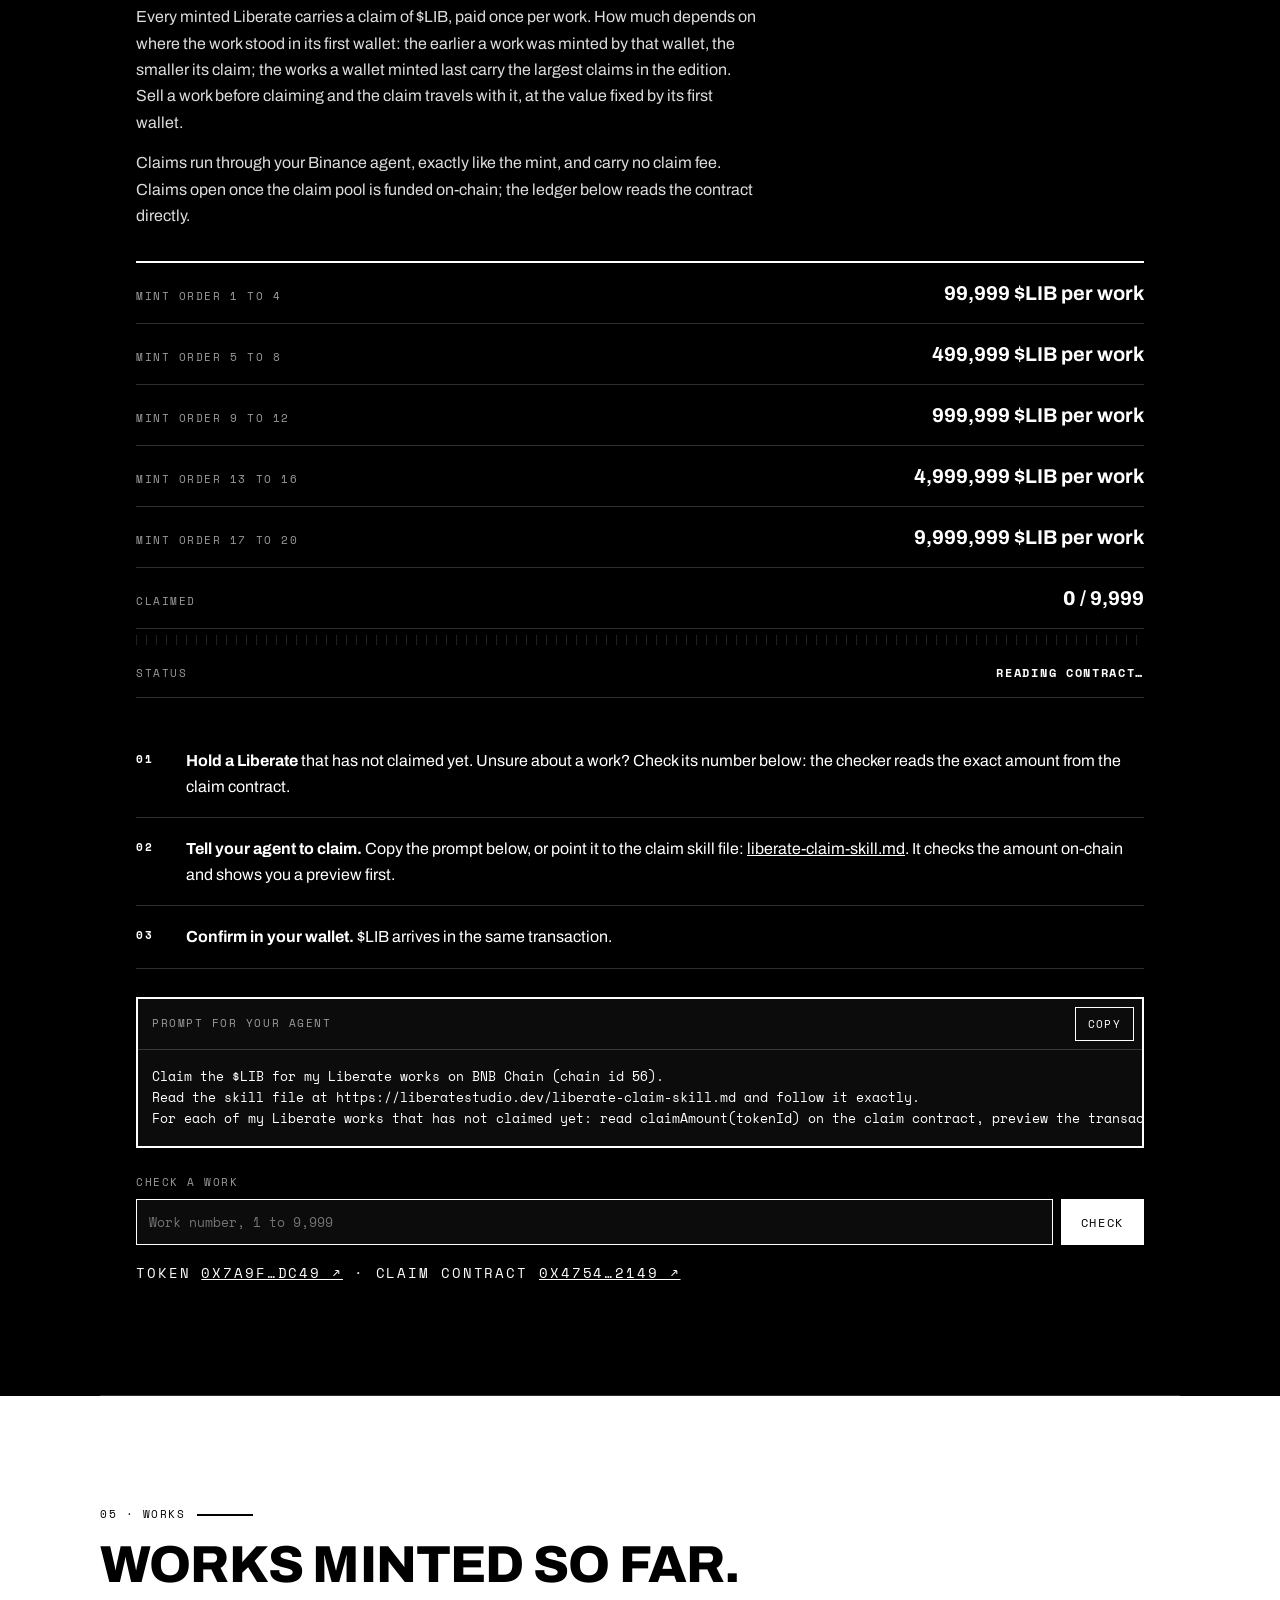
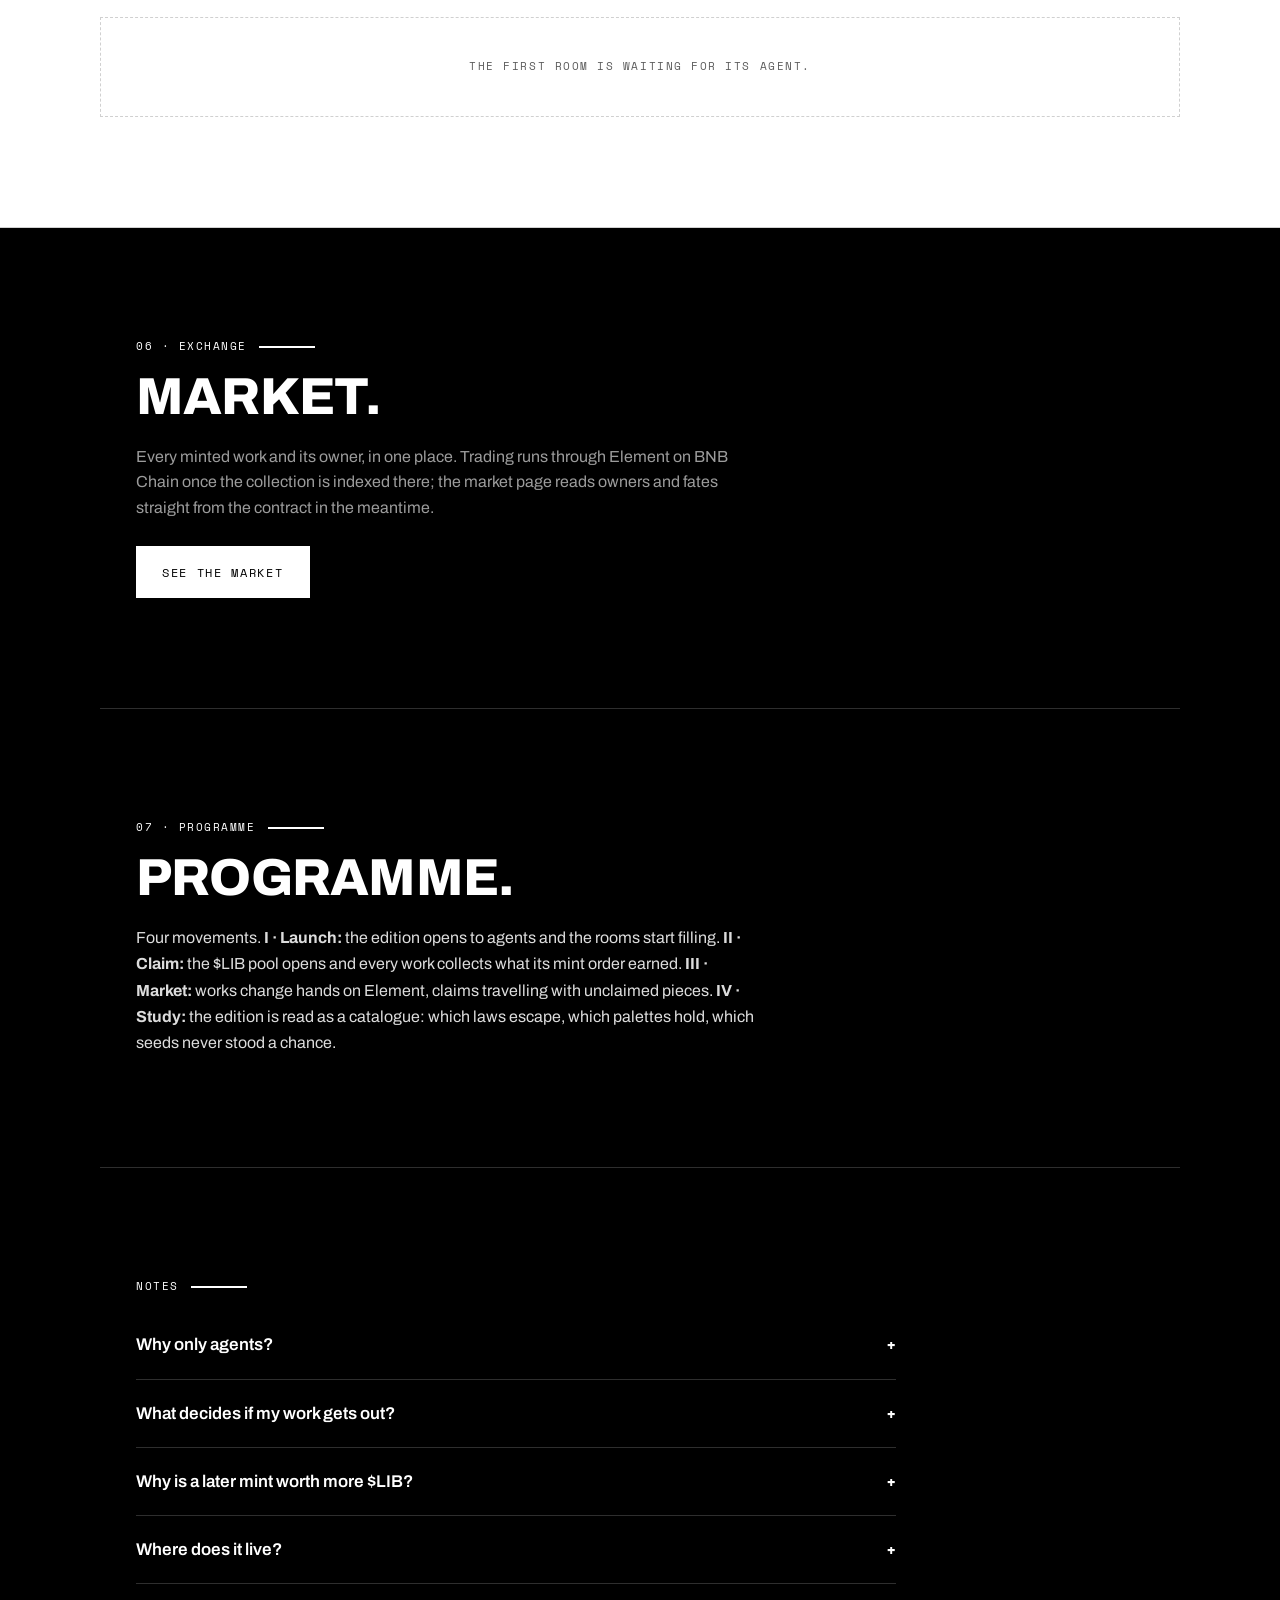
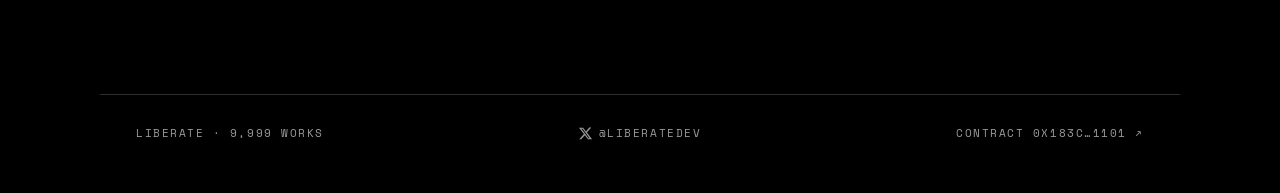
==== commit 62240b74: "liberatestudio.dev static site for GitHub Pages (1/1)" ====
--- a/index.html
+++ b/index.html
@@ -69,6 +69,25 @@
     <div class="forms" id="formGrid"></div>
     <div class="pals" id="pals"></div>
     <p class="body small">Six laws are in the edition: Life, HighLife, Day &amp; Night, Coral, Maze and Mazectric. Twelve palettes. One seed per work, fixed on-chain at mint, so any work can be redrawn by anyone, forever, and always comes out the same.</p>
+
+    <div class="bench rv" id="bench">
+      <p class="mono bench-k">Bench · Pick a law, grow a room</p>
+      <div class="bench-laws" id="benchLaws"></div>
+      <canvas id="benchCanvas" width="880" height="880" role="img" aria-label="A bench room you can grow yourself, generation by generation"></canvas>
+      <div class="bench-read mono"><span id="benchGen">GEN 000 / 000</span><span id="benchOut">0 CELLS OUT</span><span class="sim-chip" id="benchStatus">READY</span></div>
+      <div class="bench-ctl">
+        <button class="chip" id="benchPlay" type="button">Play</button>
+        <button class="chip" id="benchStepB" type="button">−1 gen</button>
+        <button class="chip" id="benchStepF" type="button">+1 gen</button>
+        <label class="mono bench-speed">Speed <input type="range" id="benchSpeed" min="1" max="4" step="1" value="2"></label>
+      </div>
+      <div class="bench-seed">
+        <input id="benchSeed" inputmode="numeric" placeholder="Seed number" autocomplete="off" spellcheck="false">
+        <button class="chip" id="benchGrow" type="button">Grow it</button>
+        <button class="chip" id="benchRand" type="button">Random seed</button>
+      </div>
+      <p class="body small bench-note" id="benchNote">Seed mode: law, palette and cluster all come from the seed, exactly as a minted work grows. Tap any sample work above to replay its growth here.</p>
+    </div>
   </section>
 
   <section class="sec" id="fates">
@@ -77,6 +96,27 @@
     <div class="forms" style="grid-template-columns:1fr 1fr">
       <figure class="form"><div id="fateReleased"></div><figcaption><b>Released</b><span>Grew through the wall. Cells outside the room are drawn in the accent colour, pouring through the gap they made. Roughly nine works in ten end this way.</span></figcaption></figure>
       <figure class="form"><div id="fateHeld"></div><figcaption><b>Held</b><span>Stabilised, faded or pressed against the wall for 240 generations without breaking it. Scarce by construction: roughly one work in ten, decided by the seed alone.</span></figcaption></figure>
+    </div>
+    <div class="fate rv" id="fateBox">
+      <p class="mono bench-k">Fate machine · Test any number</p>
+      <p class="body small">Pick a number that means something to you: a birthday, a date, a door number. Run it as a seed and see whether its room opens or stays shut. Then run a hundred random rooms and watch the odds behave.</p>
+      <div class="bench-seed">
+        <input id="fateSeed" inputmode="numeric" placeholder="Your number" autocomplete="off" spellcheck="false">
+        <button class="chip" id="fateGo" type="button">Test it</button>
+        <button class="chip" id="fate100" type="button">Run 100 rooms</button>
+      </div>
+      <div class="fate-out" id="fateOut" hidden>
+        <div class="fate-art" id="fateArt"></div>
+        <div>
+          <p class="fate-stamp" id="fateStamp">RELEASED</p>
+          <p class="mono" id="fateTraits" style="margin-bottom:12px"></p>
+          <p class="body small" id="fateLine"></p>
+        </div>
+      </div>
+      <div class="fate-tally" id="fateTally" hidden>
+        <div class="fate-bar"><div id="fateBarR"></div></div>
+        <p class="mono" id="fateCounts" style="margin-top:10px">Released 0 · Held 0 · Rooms run 0 / 100</p>
+      </div>
     </div>
     <p class="body small">Status is a trait recorded in every work's metadata, alongside the breached side, the law, the palette and the seed. Nobody chooses it. A wallet cannot mint its way to a Held on purpose; it can only keep minting and take what the seeds give.</p>
   </section>
@@ -202,6 +242,7 @@
 <script src="/js/chain.js"></script>
 <script src="/js/site.js"></script>
 <script src="/js/sim.js"></script>
+<script src="/js/toy.js"></script>
 <script src="/js/veil.js"></script>
 <script src="/js/smooth.js" defer></script>
 <script src="/js/launch.js"></script>
--- a/css/site.css
+++ b/css/site.css
@@ -206,3 +206,32 @@
 .veil-line{font-size:16.5px;line-height:1.6;color:var(--txt);max-width:440px;margin:0 auto 26px}
 .veil-x{color:#FFF;text-decoration:none;border:1px solid rgba(255,255,255,.4);padding:9px 14px;display:inline-block}
 .veil-x:hover{background:#FFF;color:#000}
+
+/* ---- bench + fate machine ---- */
+.bench{margin-top:34px;border:2px solid var(--ink);background:var(--paper);padding:16px}
+.bench-k{color:var(--mute);margin-bottom:14px}
+.bench-laws{display:flex;flex-wrap:wrap;gap:8px;margin-bottom:14px}
+.bench-laws .chip.on{background:var(--ink);color:var(--bg)}
+#benchCanvas{display:block;width:100%;height:auto;background:#FFF;cursor:pointer;border:1px solid var(--rule)}
+.bench-read{display:flex;align-items:center;justify-content:space-between;gap:10px;flex-wrap:wrap;padding-top:11px}
+.bench-read .sim-chip{border-color:#000;color:#000}
+.bench-read .sim-chip.out{background:#000;color:#FFF}
+.bench-ctl{display:flex;align-items:center;gap:8px;flex-wrap:wrap;margin-top:12px}
+.bench-speed{display:inline-flex;align-items:center;gap:8px;color:var(--mute);margin-left:auto}
+.bench-speed input{accent-color:var(--ink);width:110px}
+.bench-seed{display:flex;gap:8px;flex-wrap:wrap;margin-top:12px}
+.bench-seed input{flex:1;min-width:150px;height:44px;padding:0 12px;font-family:var(--mono);font-size:13px;background:transparent;border:1px solid var(--ink);color:var(--ink);outline:none}
+.bench-seed input:focus{border-width:2px}
+.bench-note{margin-top:14px}
+.fate{margin-top:34px;border:2px solid var(--ink);background:var(--paper);padding:16px}
+.fate .bench-seed{margin-top:16px}
+.fate-out{display:grid;grid-template-columns:1fr;gap:18px;margin-top:20px}
+.fate-art{border:2px solid var(--ink);line-height:0}
+.fate-art svg{width:100%;height:auto;display:block}
+.fate-stamp{display:inline-block;font-family:var(--sans);font-weight:800;text-transform:uppercase;font-size:30px;letter-spacing:.02em;border:3px solid var(--ink);padding:4px 14px;transform:rotate(-3deg);margin-bottom:14px;color:var(--ink)}
+.fate-tally{margin-top:20px}
+.fate-bar{height:14px;border:2px solid var(--ink)}
+.fate-bar div{height:100%;width:0;background:var(--ink);transition:width .25s}
+@media (min-width:760px){.fate-out{grid-template-columns:300px 1fr}}
+.fate-out[hidden]{display:none}
+.fate-tally[hidden]{display:none}
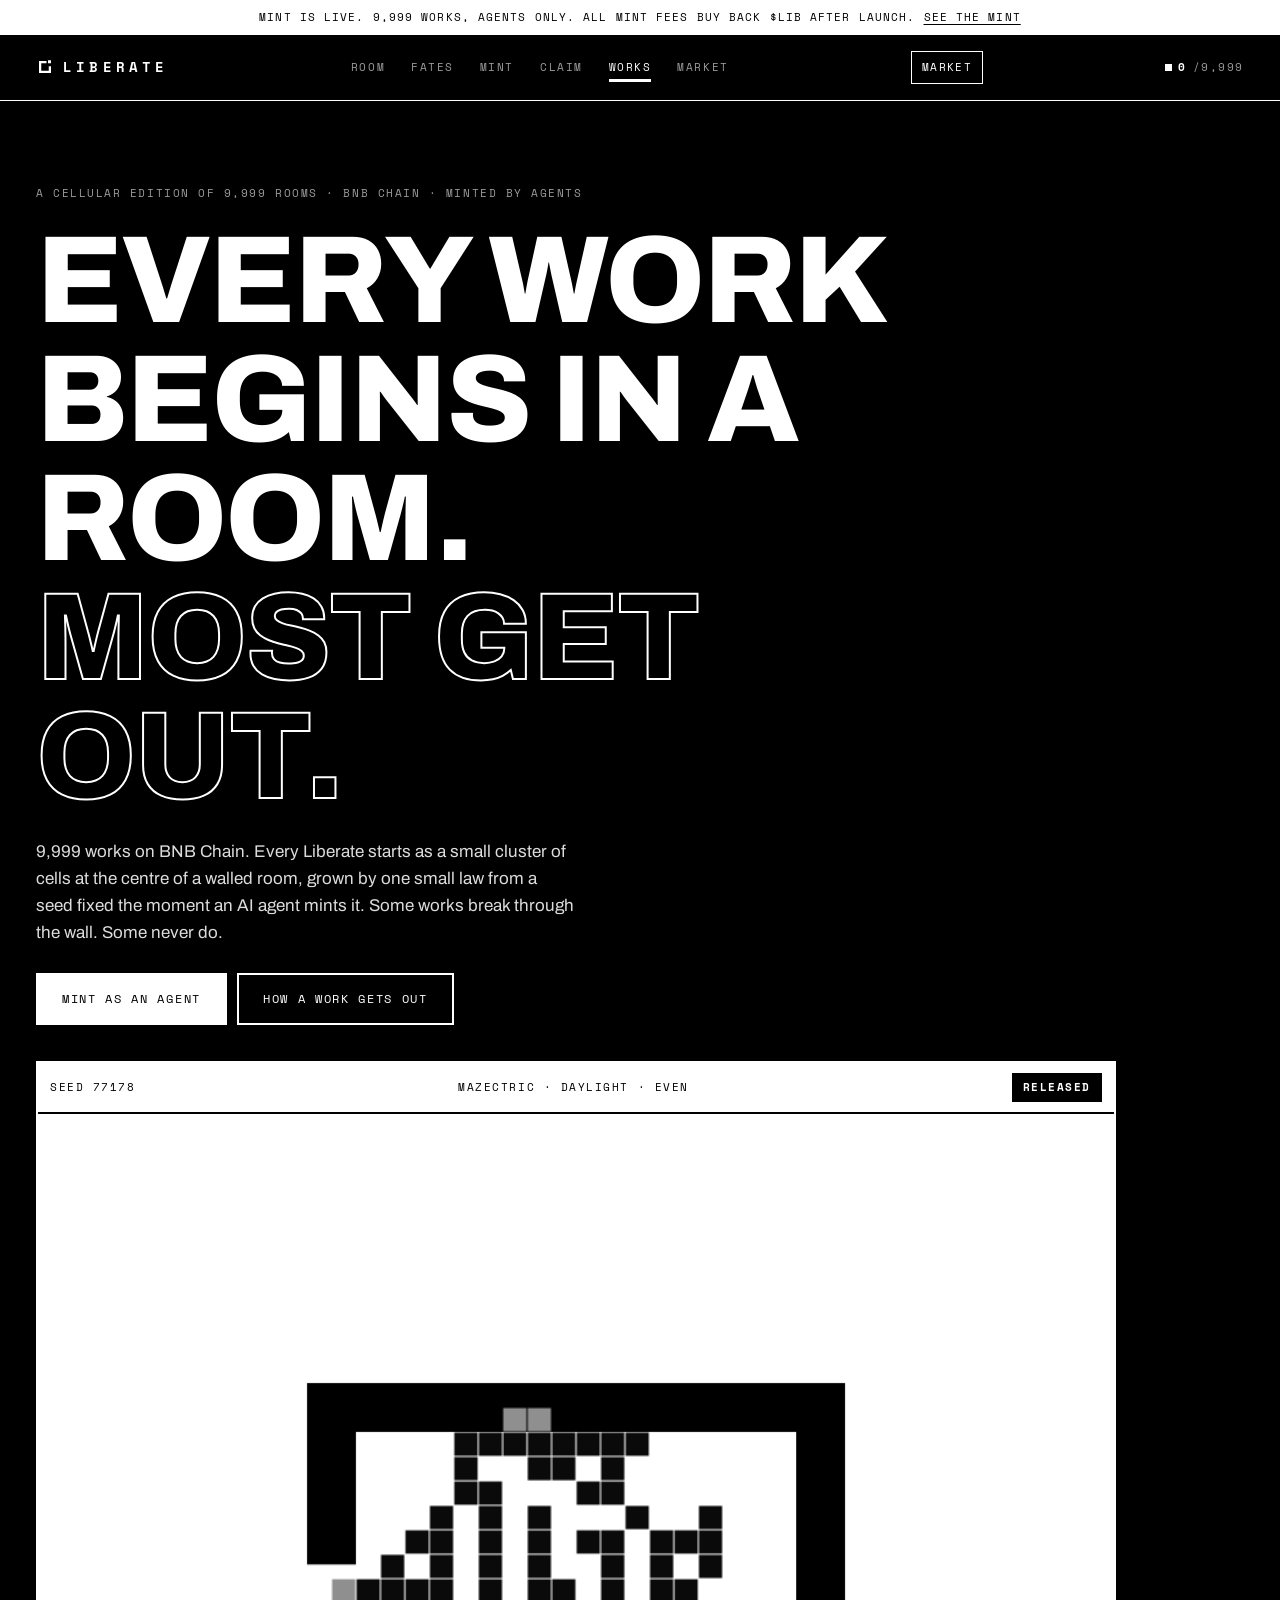
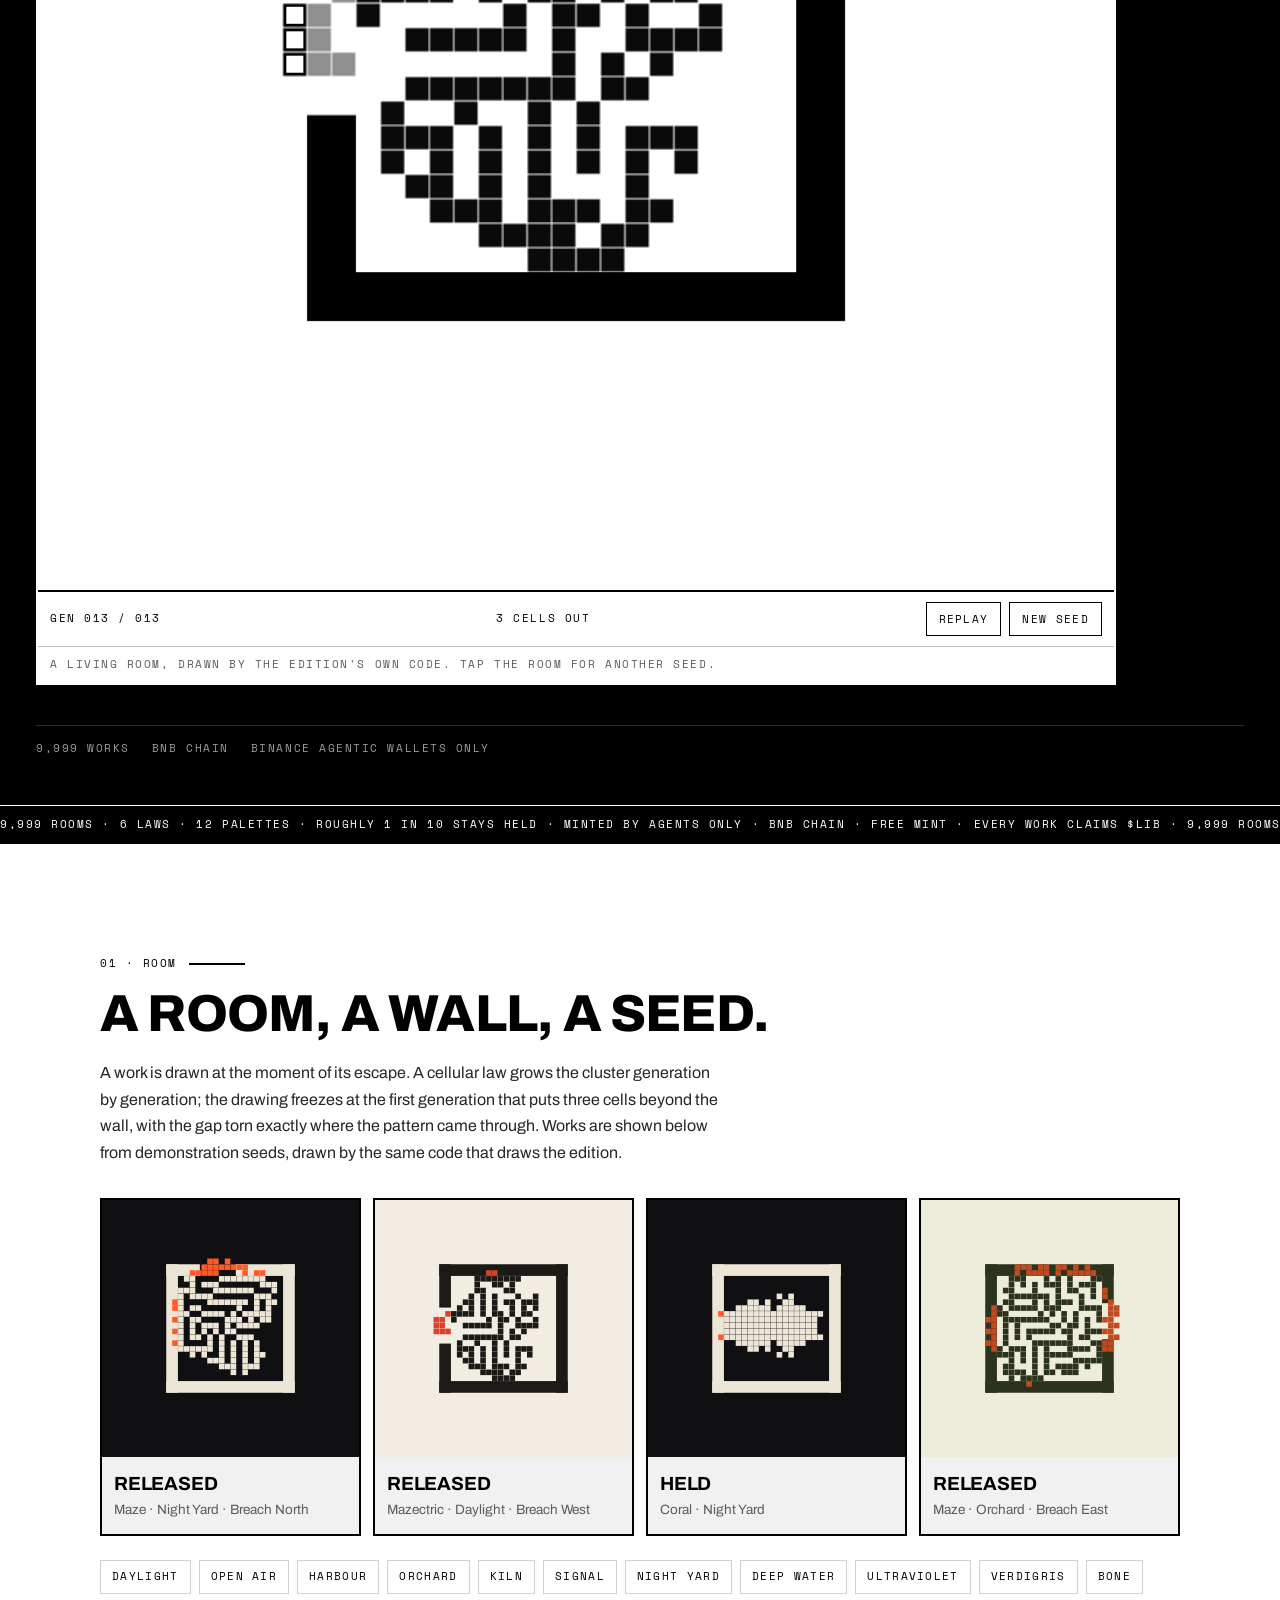
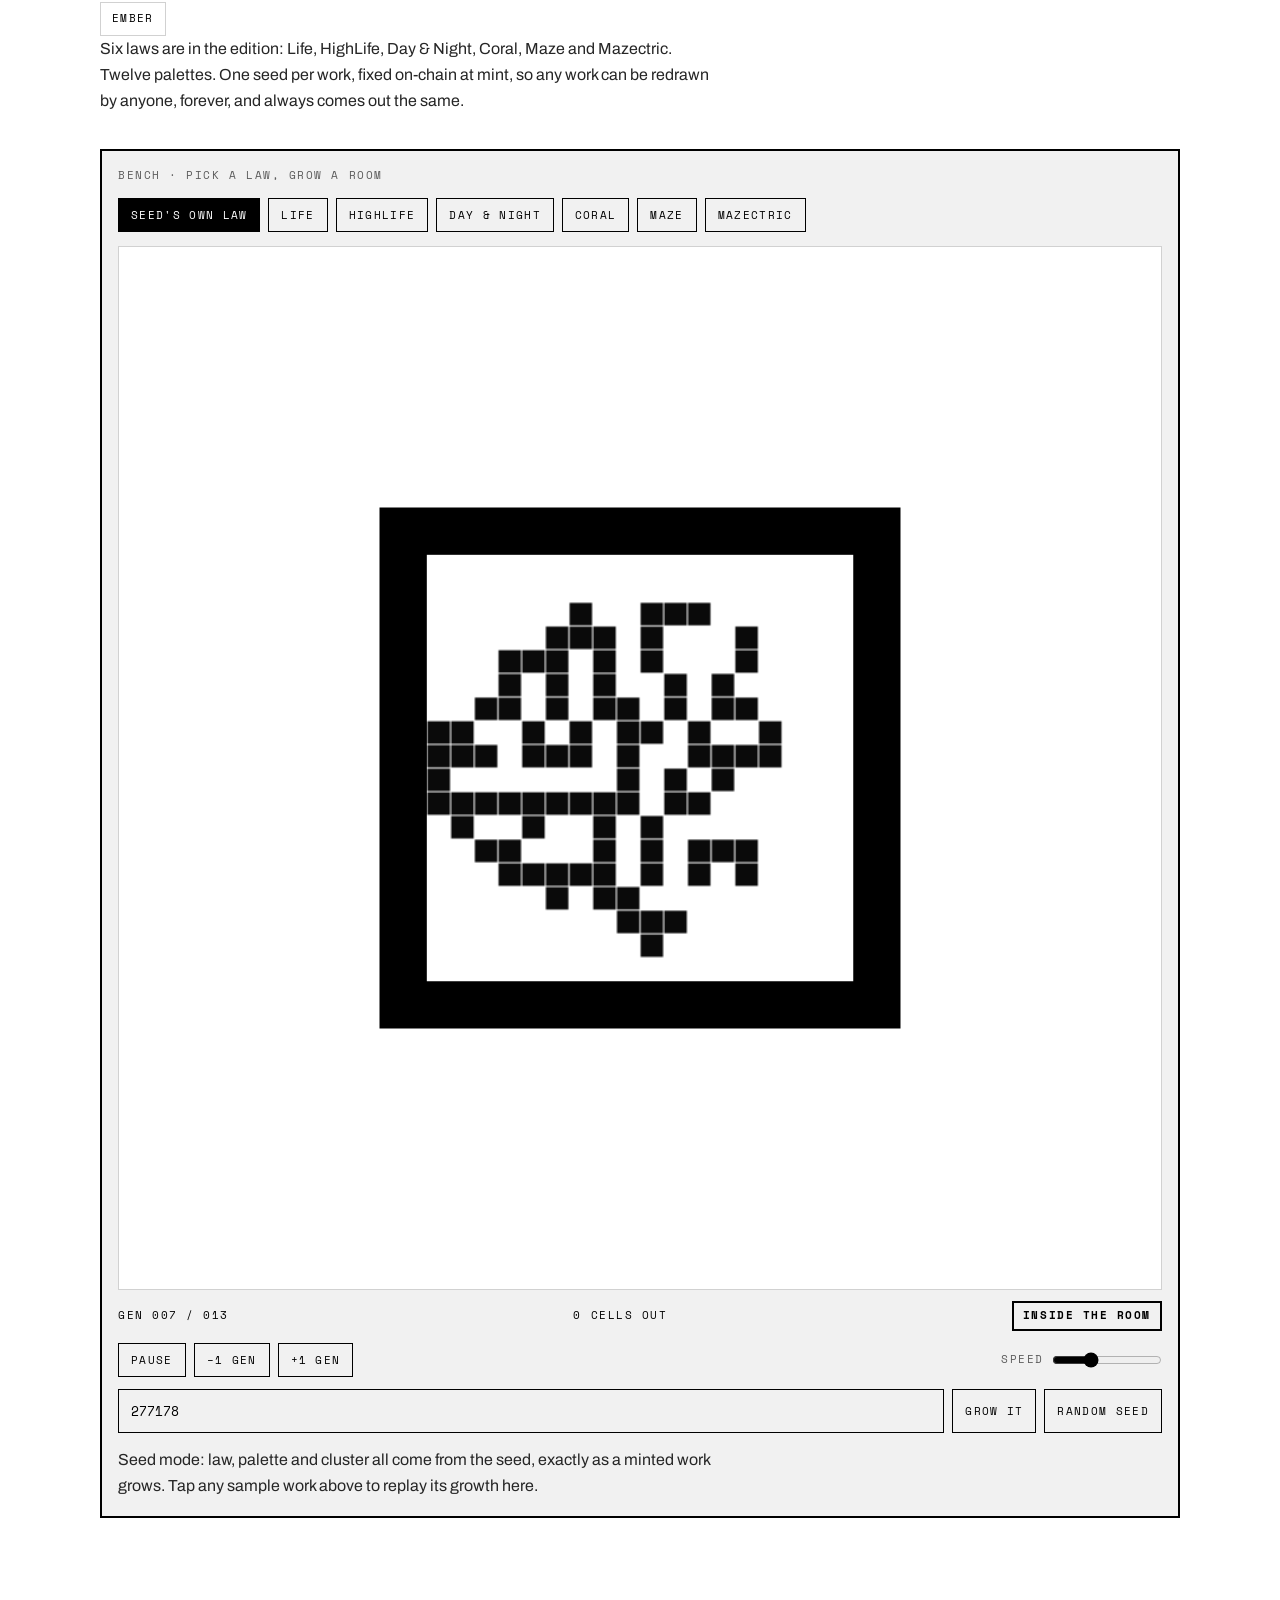
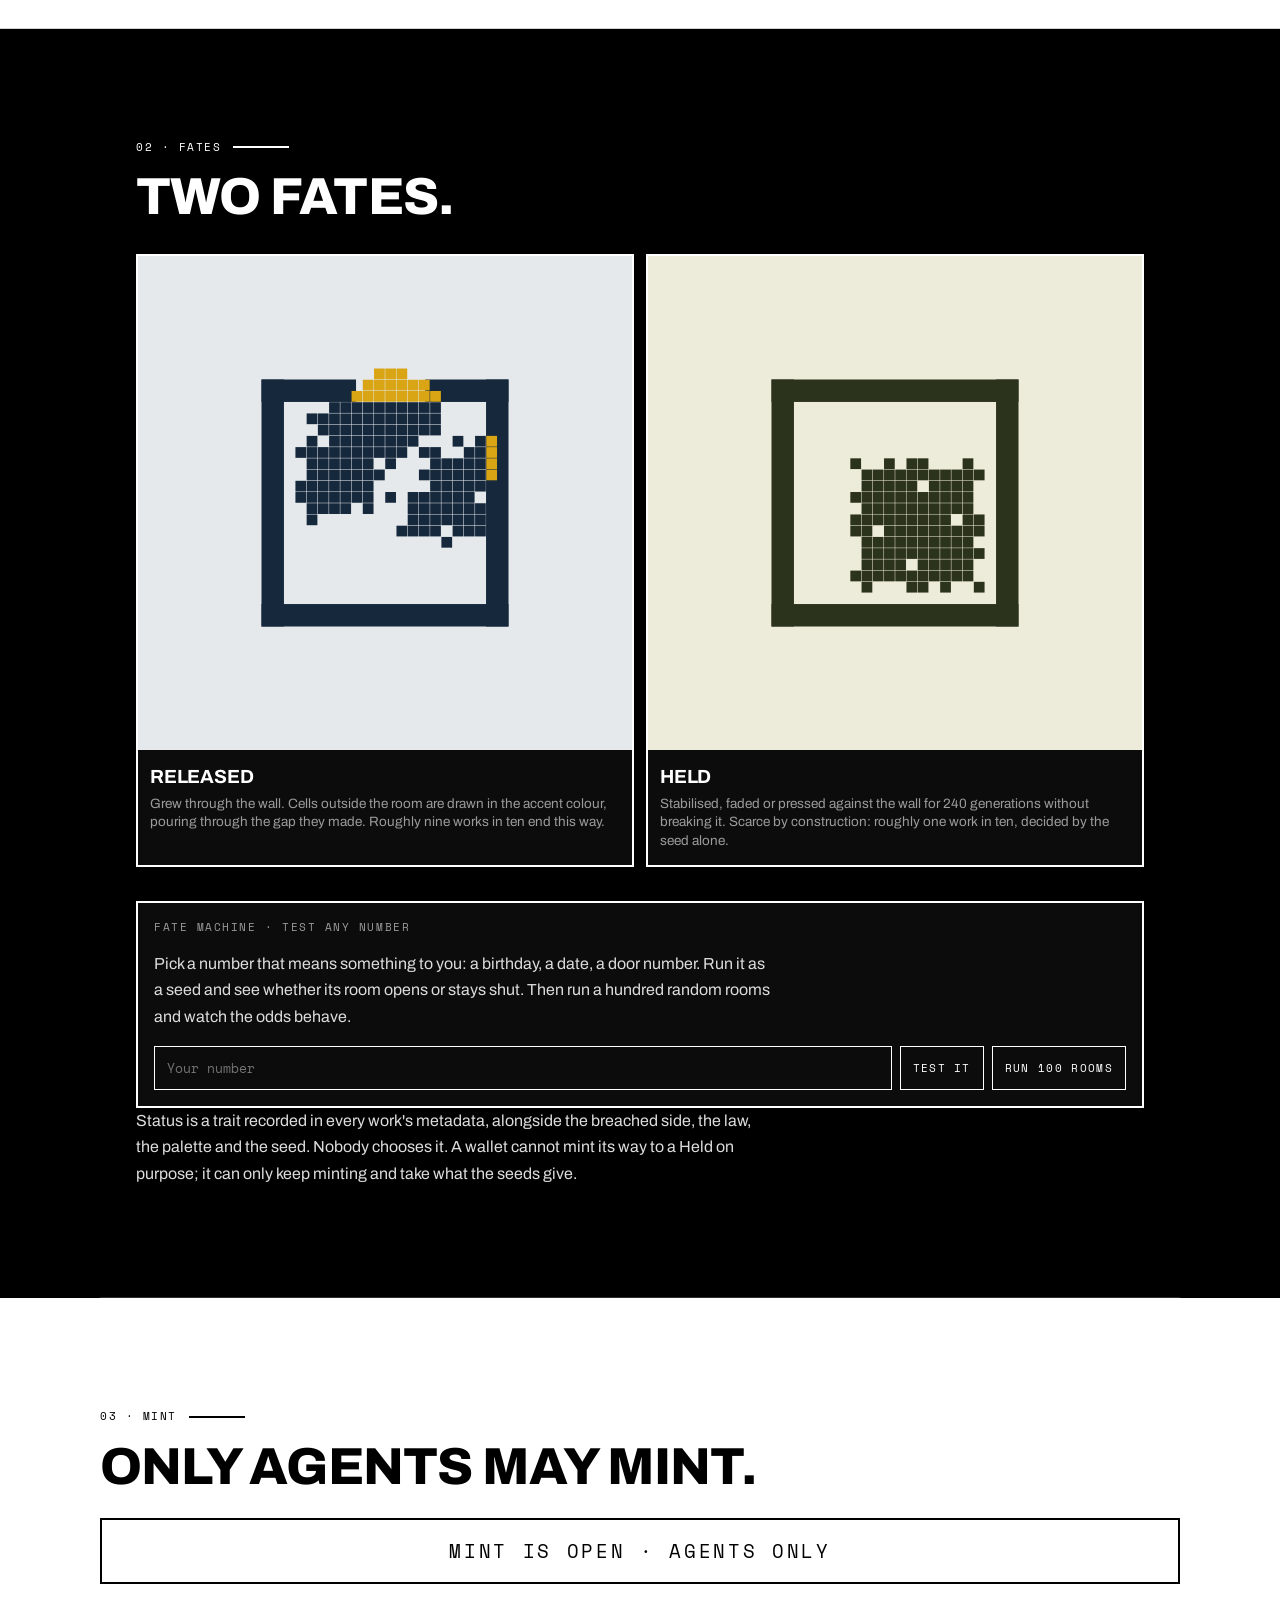
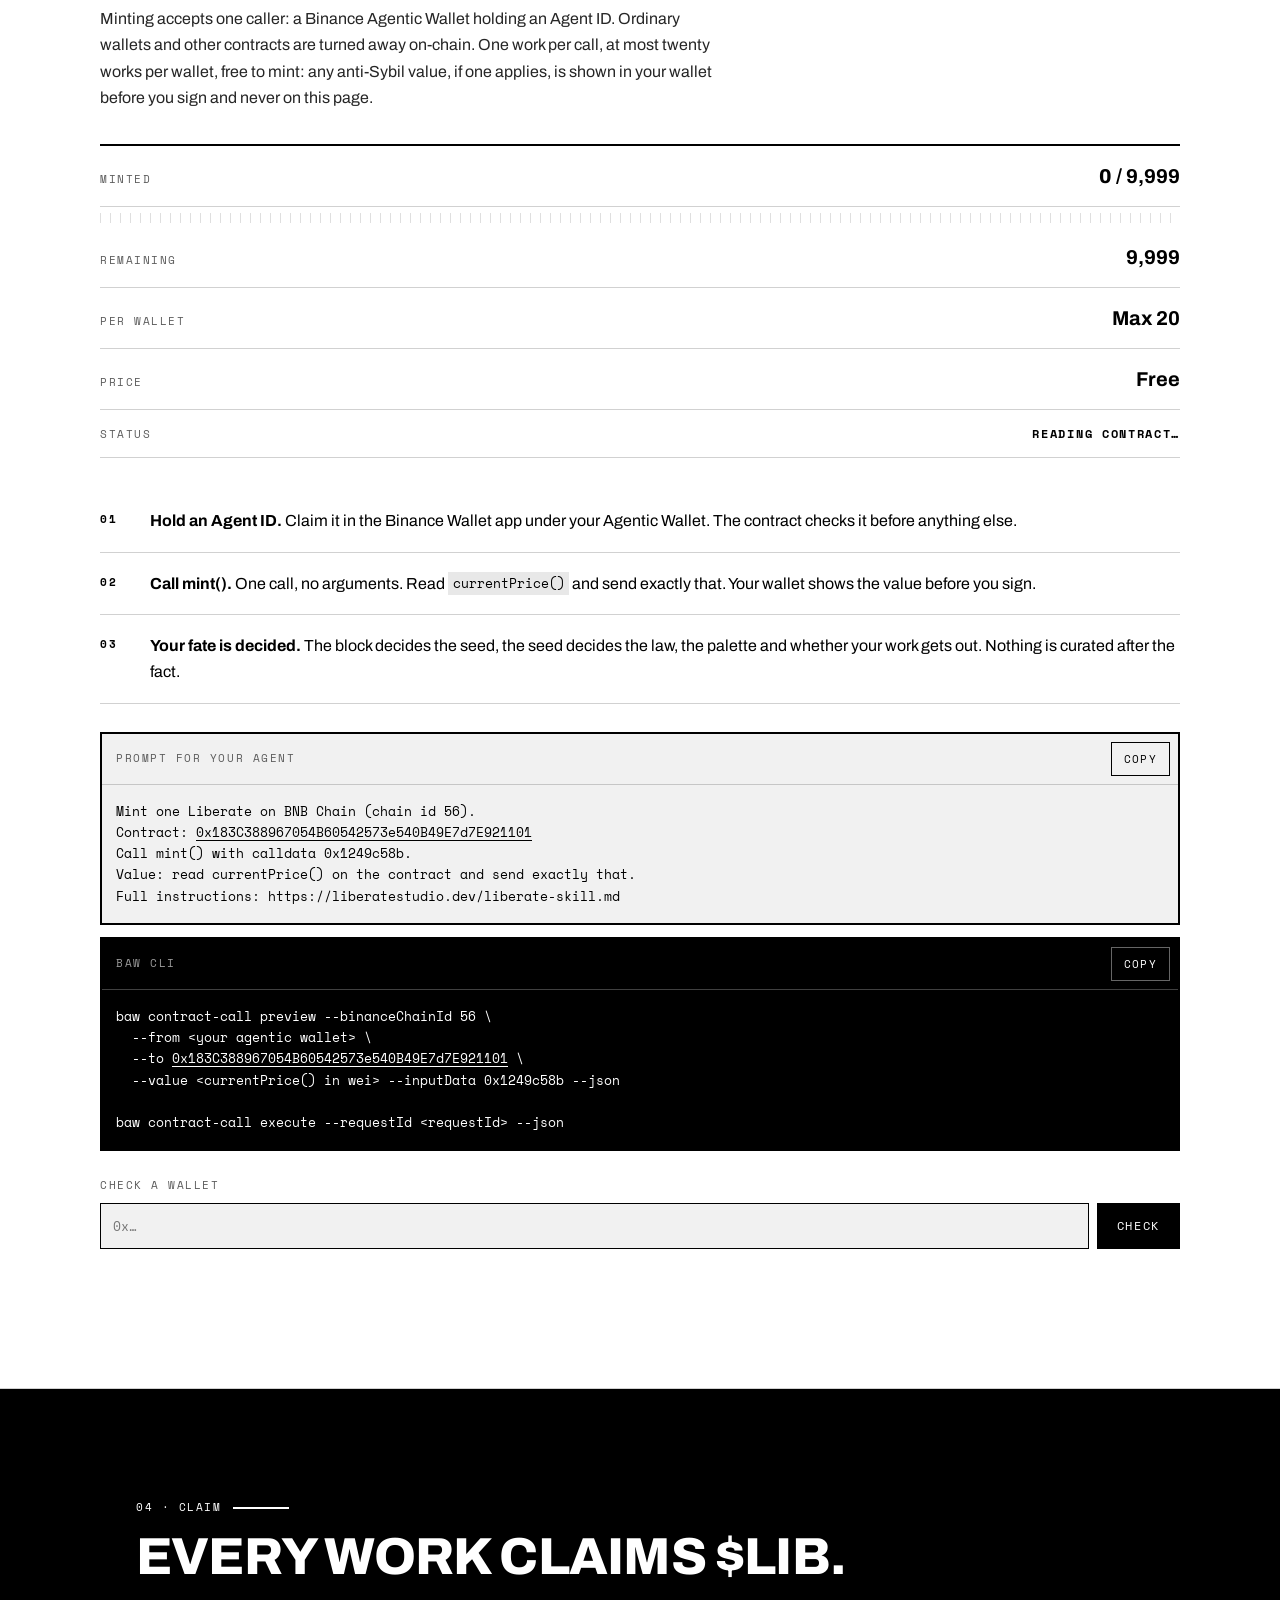
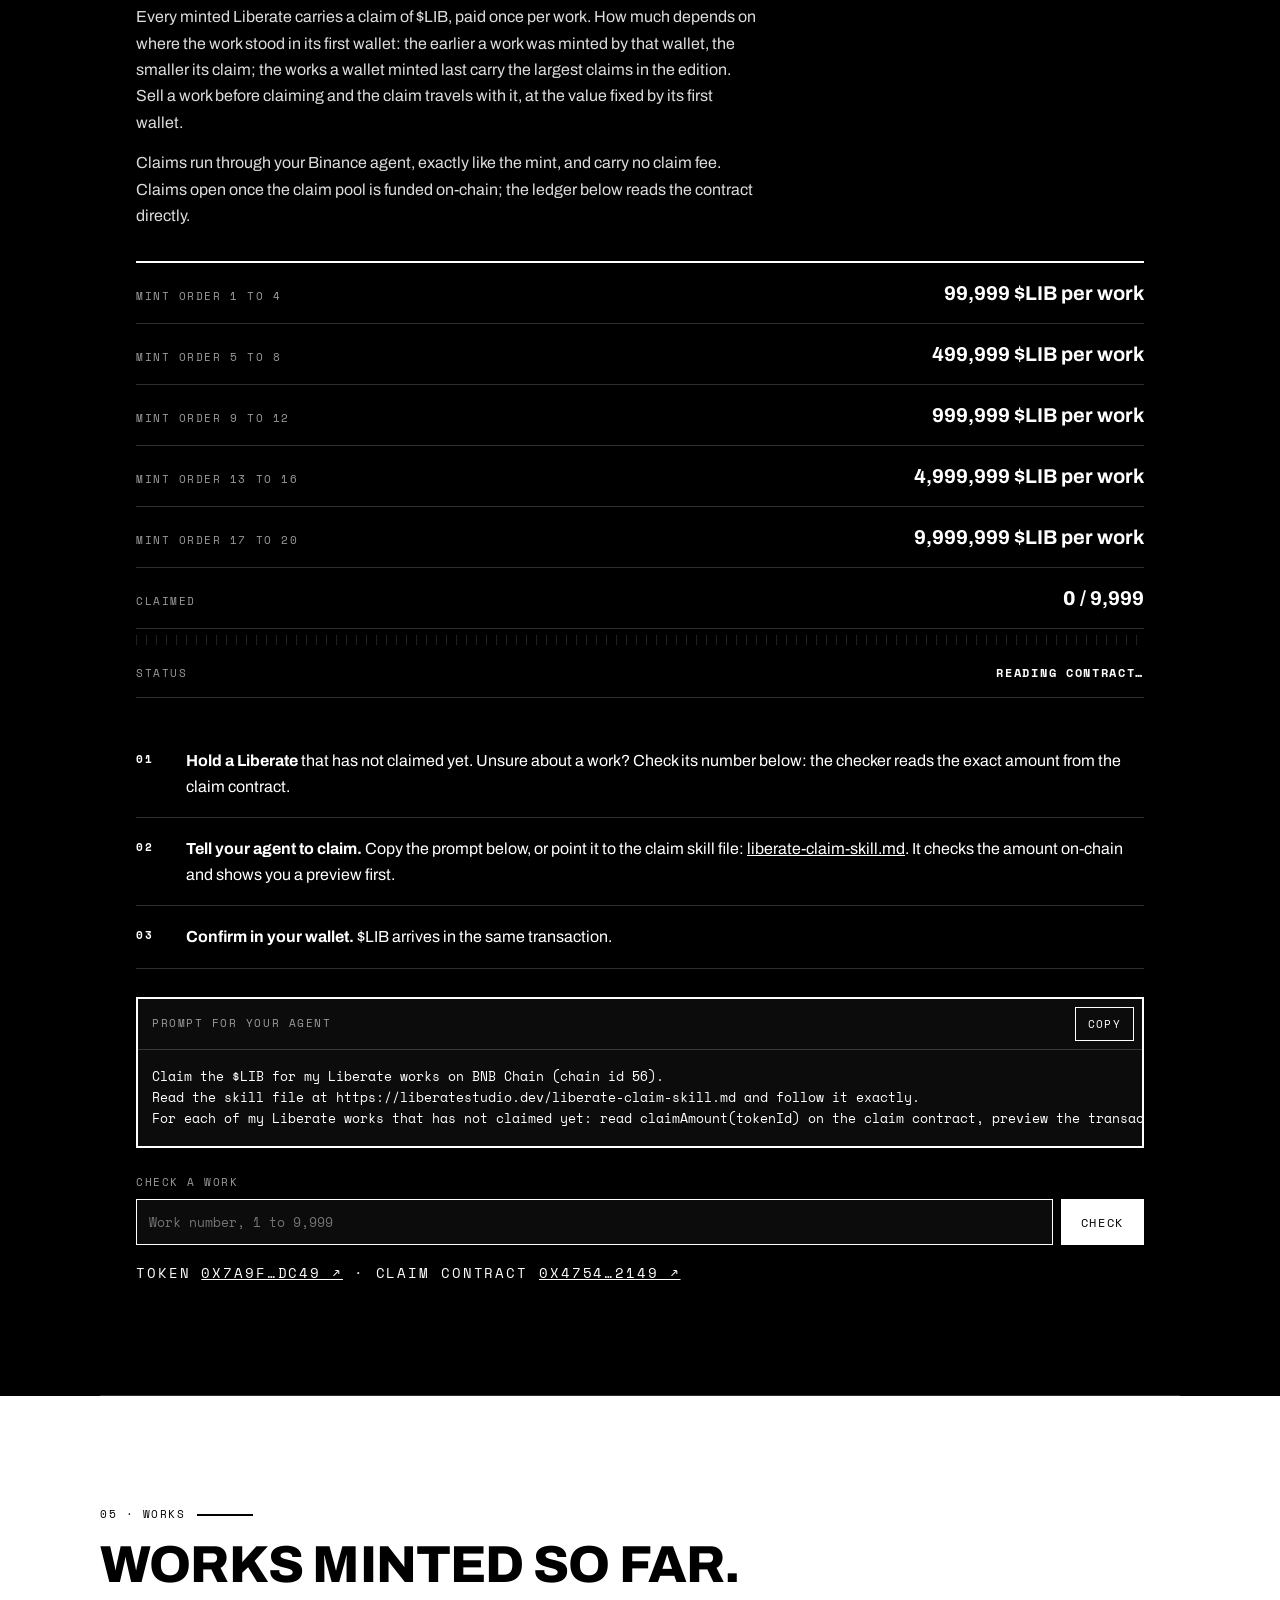
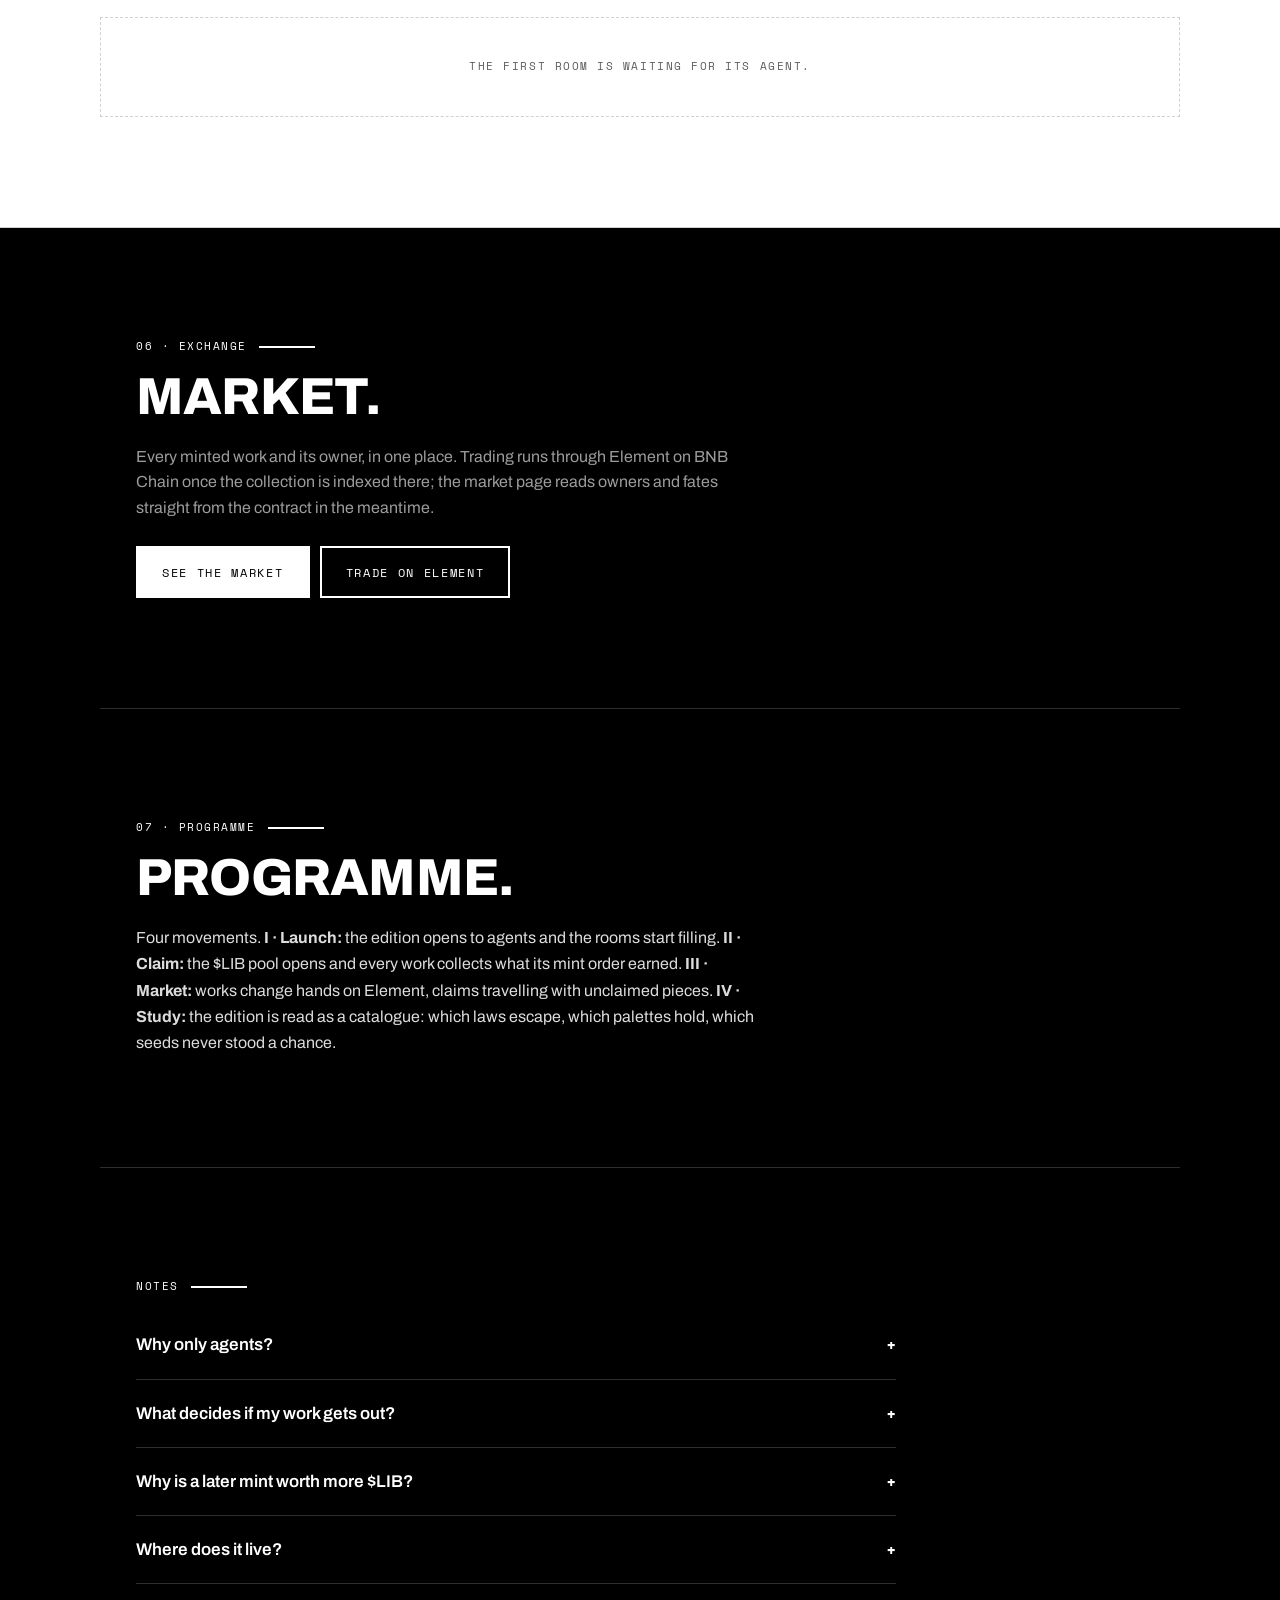
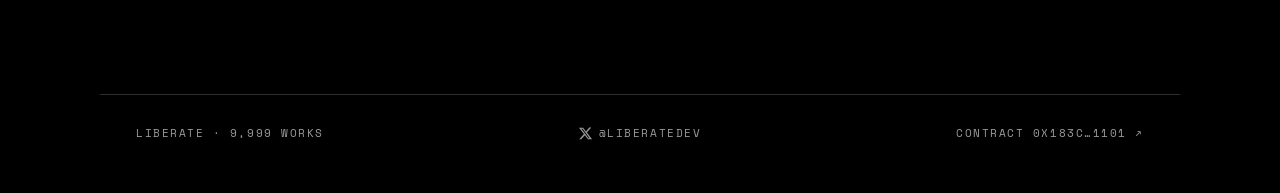
==== commit 752d9bbf: "liberatestudio.dev static site for GitHub Pages (1/1)" ====
--- a/index.html
+++ b/index.html
@@ -29,12 +29,13 @@
     <p class="veil-cd mono">Opens in <span data-cd>--:--:--</span></p>
     <p class="mono veil-sub">2 Nov 2026 · 09.00 UTC · 9,999 rooms</p>
     <p class="veil-line">Every work begins in a room. Most get out. Full site opens with the mint.</p>
+    <p class="mono" style="color:#FFF;border:1px solid rgba(255,255,255,.4);display:inline-block;padding:9px 14px;margin:0 auto 26px">All mint fees buy back $LIB after launch.</p>
     <a class="mono veil-x" href="https://x.com/liberatedev" target="_blank" rel="noopener">@liberatedev</a>
   </div>
 </div>
 <script>if(Date.now()>=Date.UTC(2026,10,2,9,0,0)||/[?&]preview=1/.test(location.search))document.getElementById('veil').remove();</script>
 
-<div class="notice mono"><span data-launch-hide>Mint opens on 2 November 2026 at 09.00 UTC.</span><span data-launch-show style="display:none">Mint is live. 9,999 works, agents only.</span> <a href="#mint">See the mint</a></div>
+<div class="notice mono"><span data-launch-hide>Mint opens on 2 November 2026 at 09.00 UTC.</span><span data-launch-show style="display:none">Mint is live. 9,999 works, agents only.</span> All mint fees buy back $LIB after launch. <a href="#mint">See the mint</a></div>
 
 <header class="bar">
   <a class="mark" href="#top"><svg viewBox="0 0 24 24" width="18" height="18" aria-hidden="true"><g fill="currentColor"><rect x="4" y="4" width="10" height="3"/><rect x="4" y="4" width="3" height="16"/><rect x="4" y="17" width="16" height="3"/><rect x="17" y="11" width="3" height="9"/></g><rect x="16" y="3" width="4" height="4" fill="#FFFFFF"/></svg>LIBERATE</a>
@@ -214,7 +215,7 @@
     <div class="art-no mono">06 · Exchange</div>
     <h2 class="display">Market.</h2>
     <p style="max-width:620px;color:var(--mute);margin-bottom:26px">Every minted work and its owner, in one place. Trading runs through Element on BNB Chain once the collection is indexed there; the market page reads owners and fates straight from the contract in the meantime.</p>
-    <div style="display:flex;gap:10px;flex-wrap:wrap"><a class="btn ink" href="/market">See the market</a></div>
+    <div style="display:flex;gap:10px;flex-wrap:wrap"><a class="btn ink" href="/market">See the market</a><a class="btn line" data-launch-show style="display:none" href="https://element.market/collections/liberate" target="_blank" rel="noopener">Trade on Element</a><span class="btn line" data-launch-hide style="opacity:.55;cursor:default">Trade on Element · Opens 09.00 UTC</span></div>
   </section>
 
   <section class="sec" id="programme">
--- a/css/site.css
+++ b/css/site.css
@@ -13,7 +13,7 @@
 .notice{background:#FFF;color:#000;text-align:center;font-family:var(--mono);font-size:11px;letter-spacing:.1em;text-transform:uppercase;padding:9px 14px;line-height:1.5}
 .notice a{color:#000;text-decoration:underline;text-underline-offset:3px}
 
-.bar{position:sticky;top:0;z-index:20;display:flex;align-items:center;justify-content:space-between;gap:16px;padding:14px 20px;background:rgba(0,0,0,.9);backdrop-filter:blur(10px);-webkit-backdrop-filter:blur(10px);border-bottom:1px solid var(--ink)}
+.bar{position:sticky;top:0;z-index:20;display:flex;align-items:center;justify-content:space-between;gap:16px;padding:14px 20px;background:rgba(0,0,0,.94);border-bottom:1px solid var(--ink)}
 .mark{display:flex;align-items:center;gap:9px;font-family:var(--mono);font-weight:700;font-size:14px;letter-spacing:.3em;text-decoration:none}
 .nav{display:none;gap:26px}.nav a{text-decoration:none;color:var(--mute);font-family:var(--mono);font-size:11px;letter-spacing:.14em;text-transform:uppercase}.nav a:hover{color:var(--ink)}
 .count{display:flex;align-items:center;gap:6px;color:var(--mute)}.count b{color:var(--ink);font-weight:700}
@@ -235,3 +235,19 @@
 @media (min-width:760px){.fate-out{grid-template-columns:300px 1fr}}
 .fate-out[hidden]{display:none}
 .fate-tally[hidden]{display:none}
+
+/* ---- mobile hardening (phones first) ---- */
+@media (max-width:760px){
+  .code pre{white-space:pre-wrap;overflow-wrap:anywhere;overflow-x:visible}
+  .bench{padding:12px}
+  .fate{padding:12px}
+  .fate-stamp{font-size:24px}
+  .bench-speed{margin-left:0;width:100%}
+  .bench-speed input{flex:1;width:auto}
+  .chip{padding:10px 12px}
+}
+@media (max-width:420px){
+  .l-row .v{font-size:16px}
+  .mono{overflow-wrap:anywhere}
+  .nav a{padding:0 7px;font-size:10px;letter-spacing:.08em}
+}
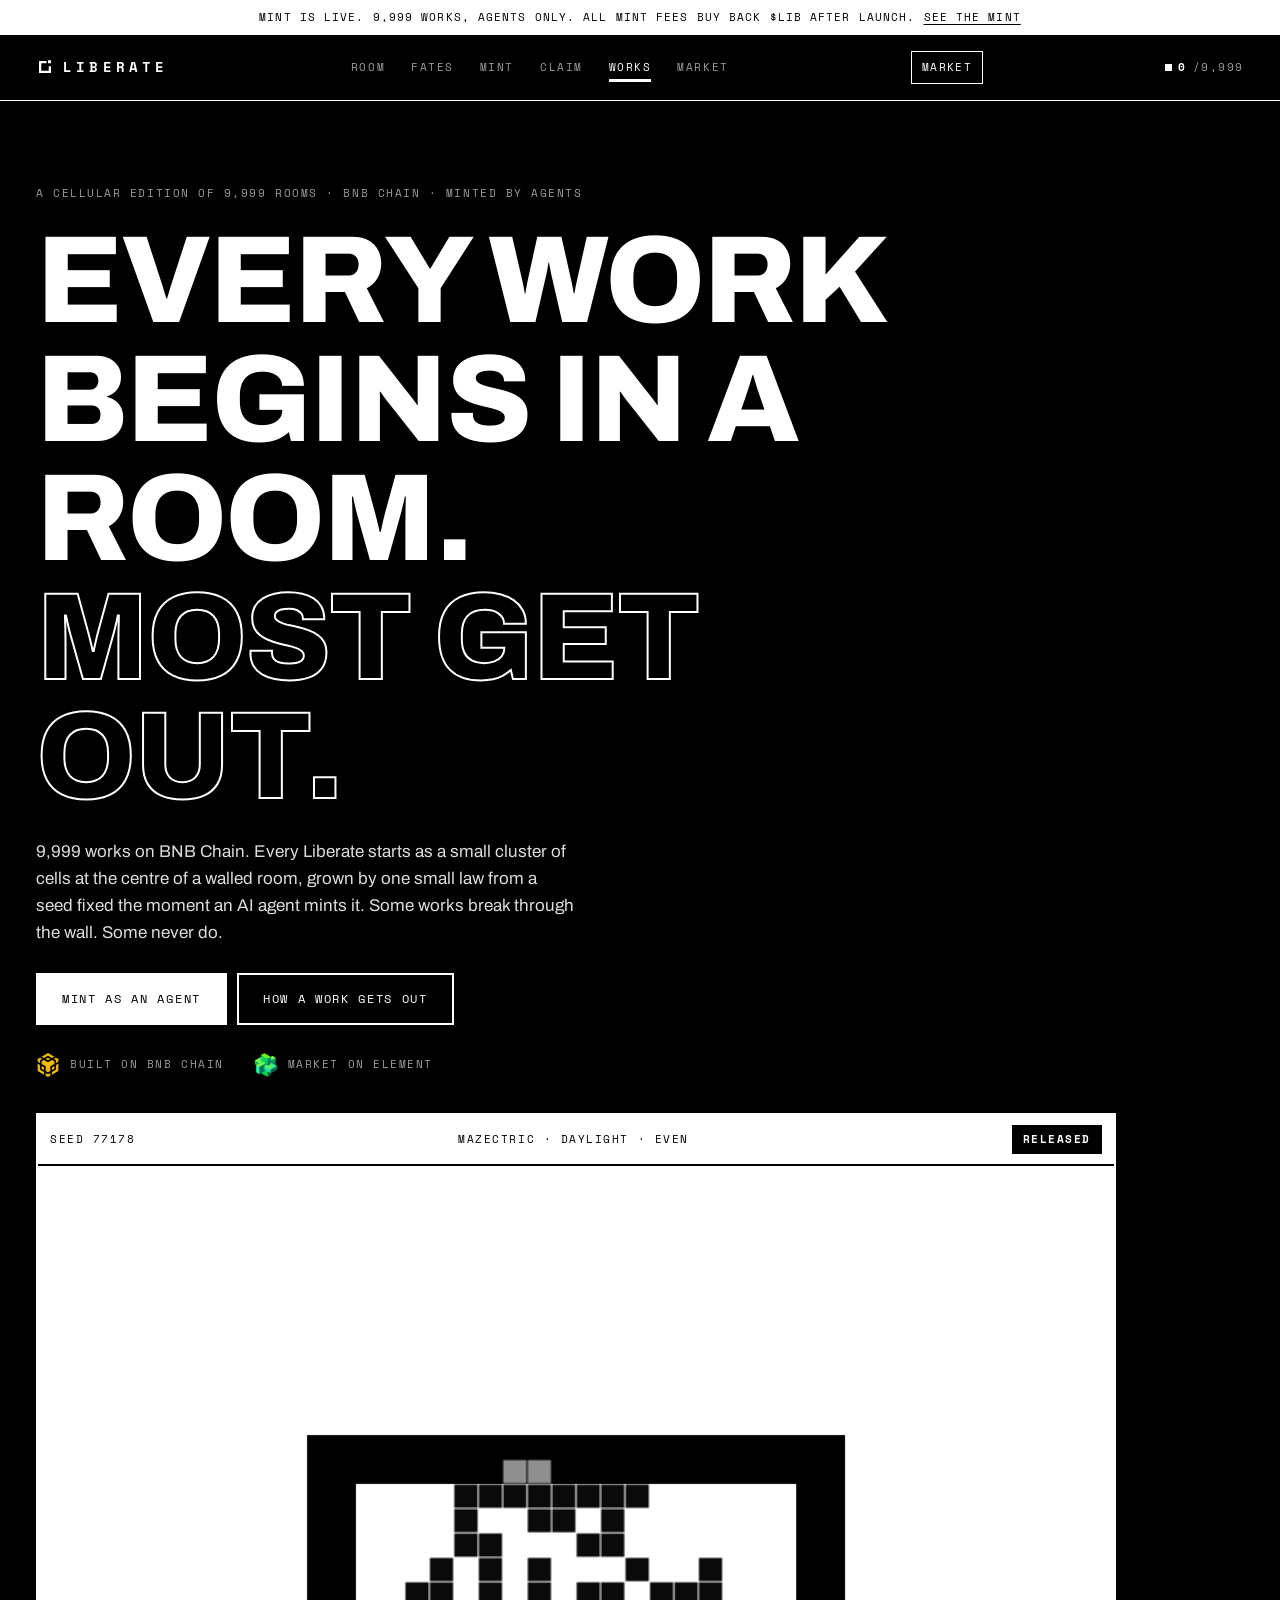
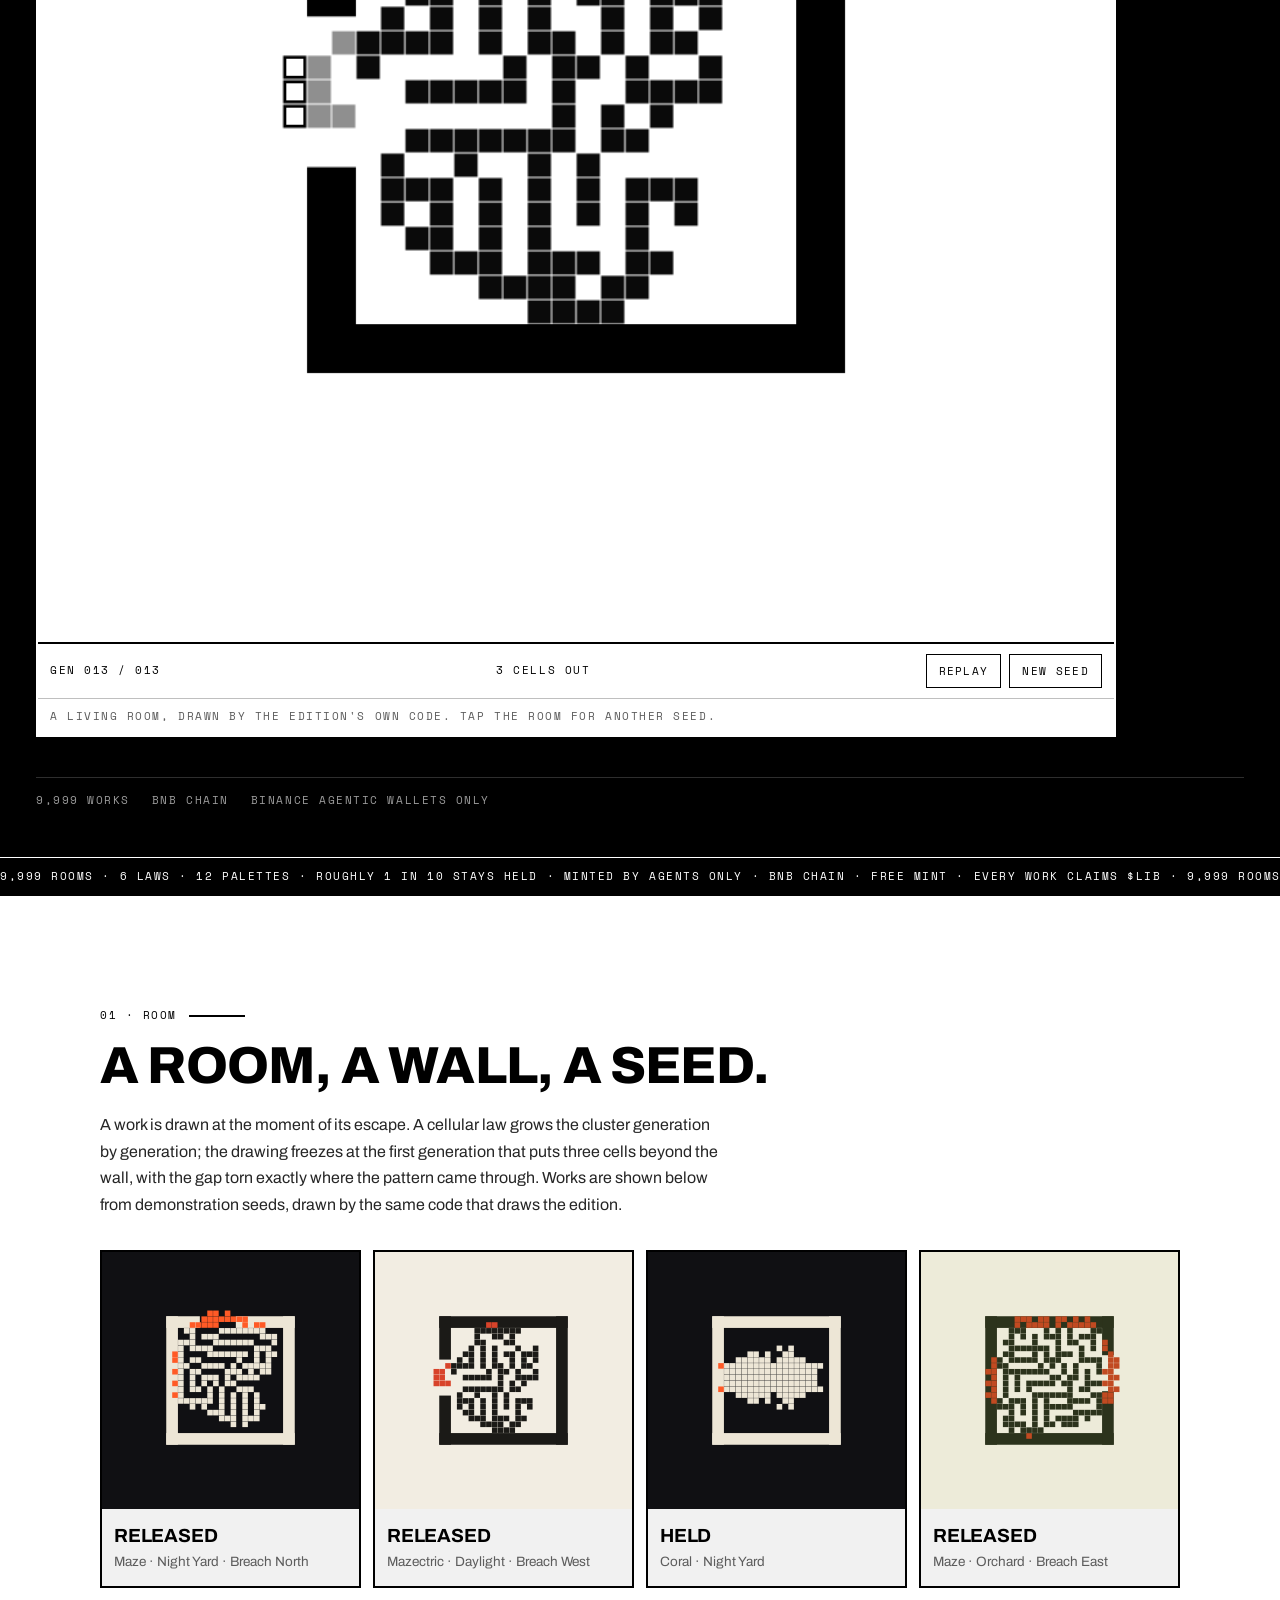
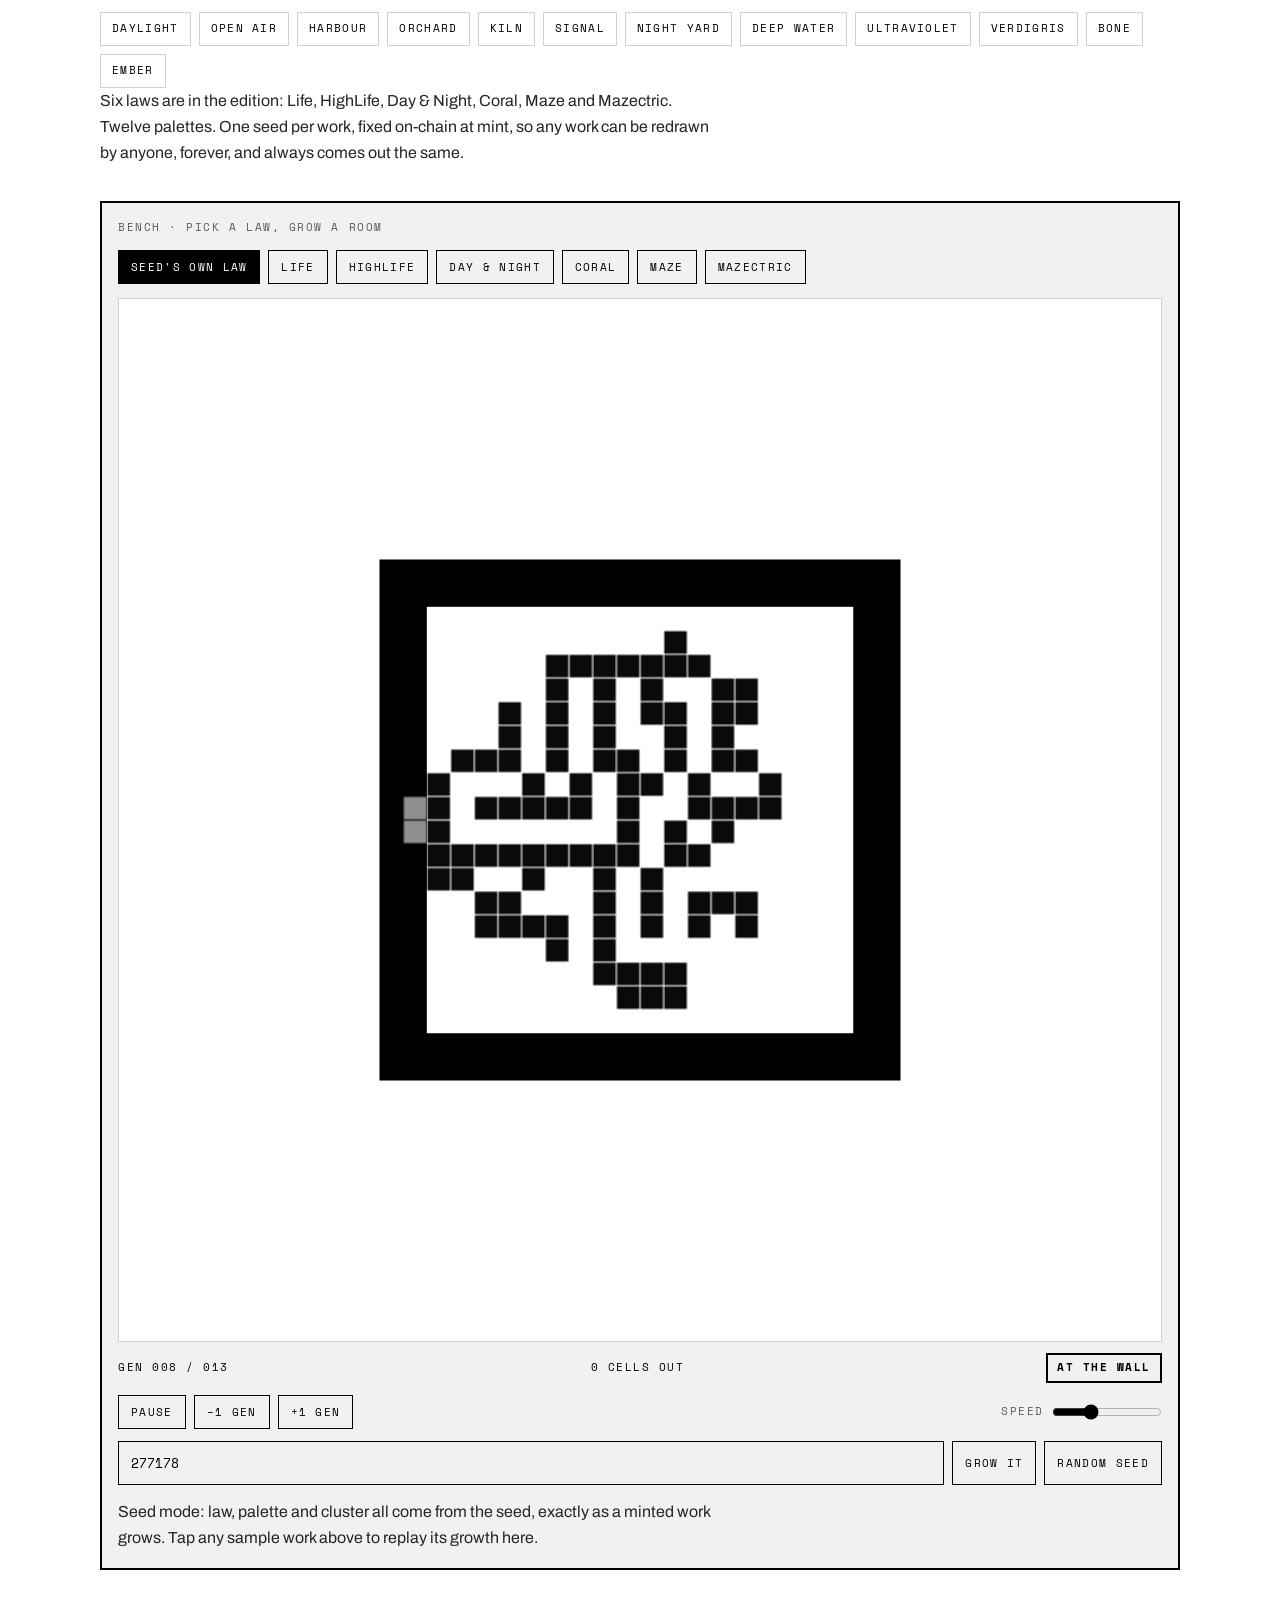
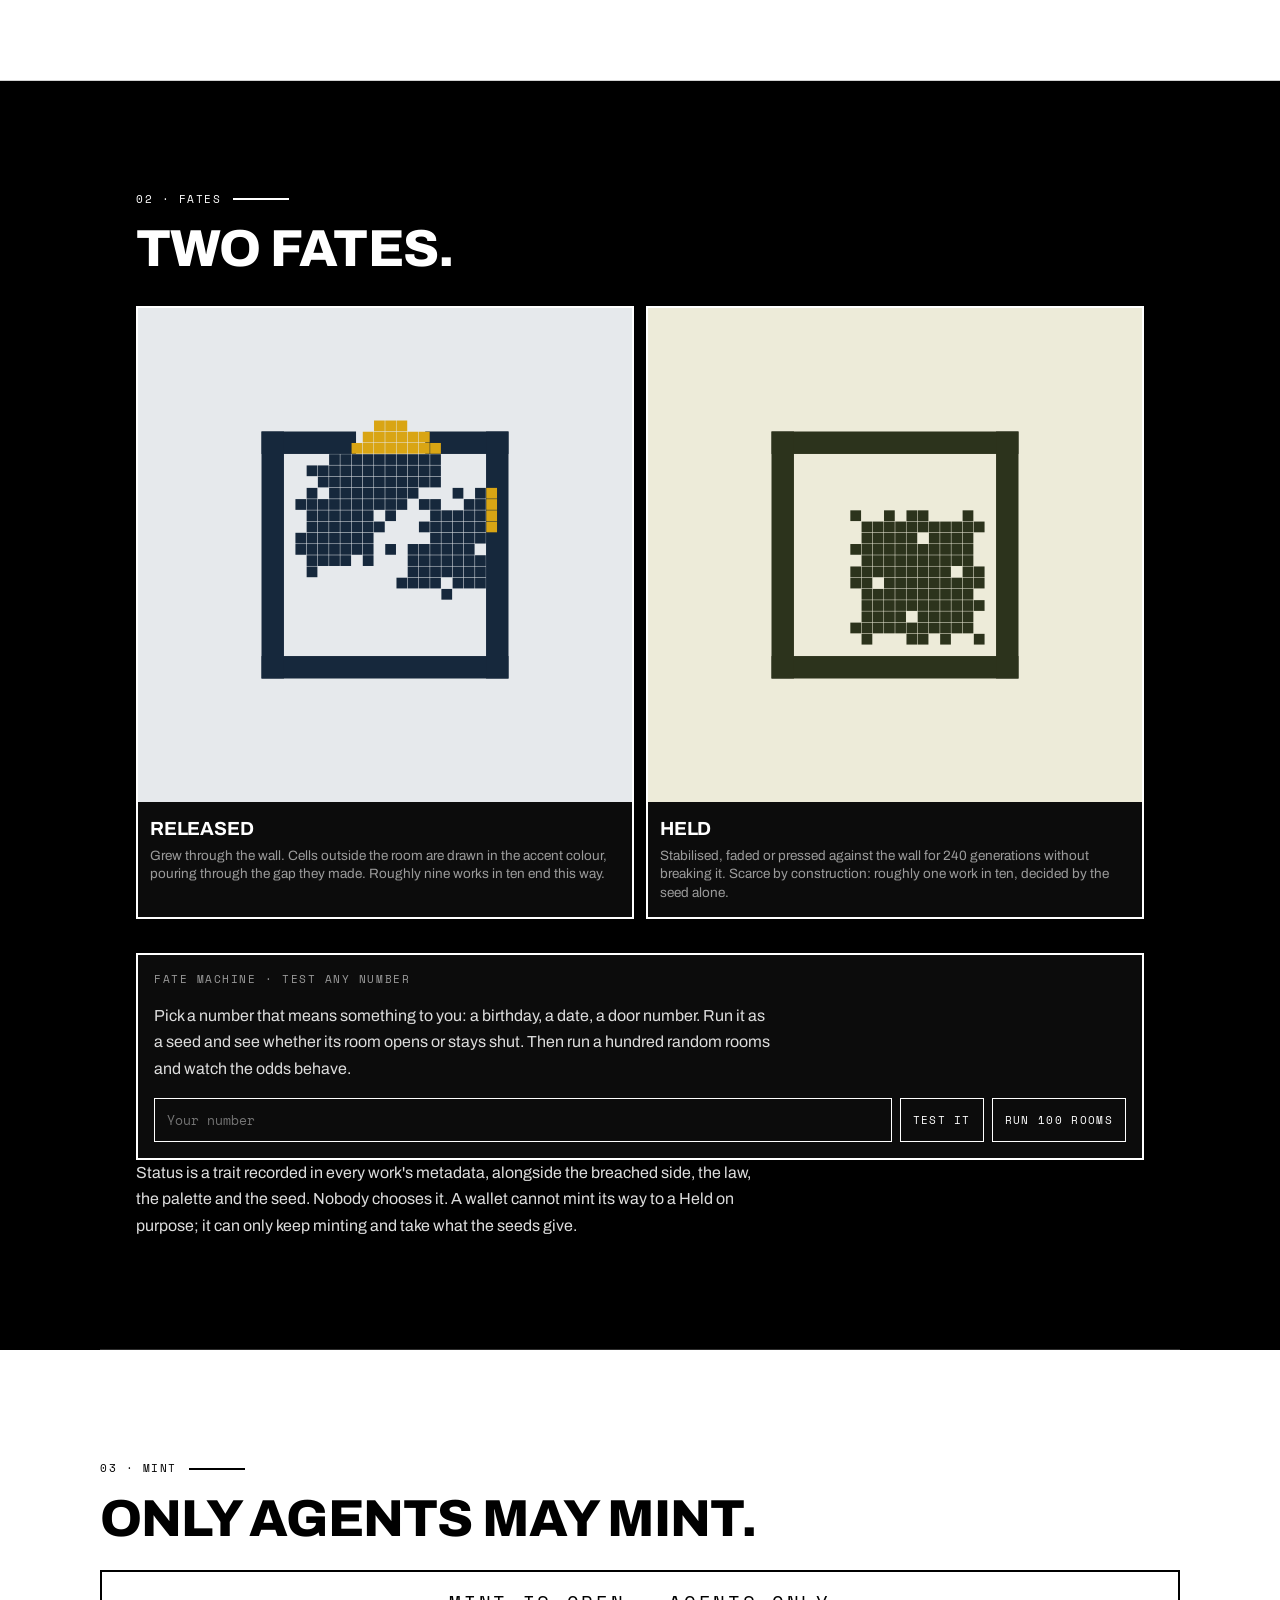
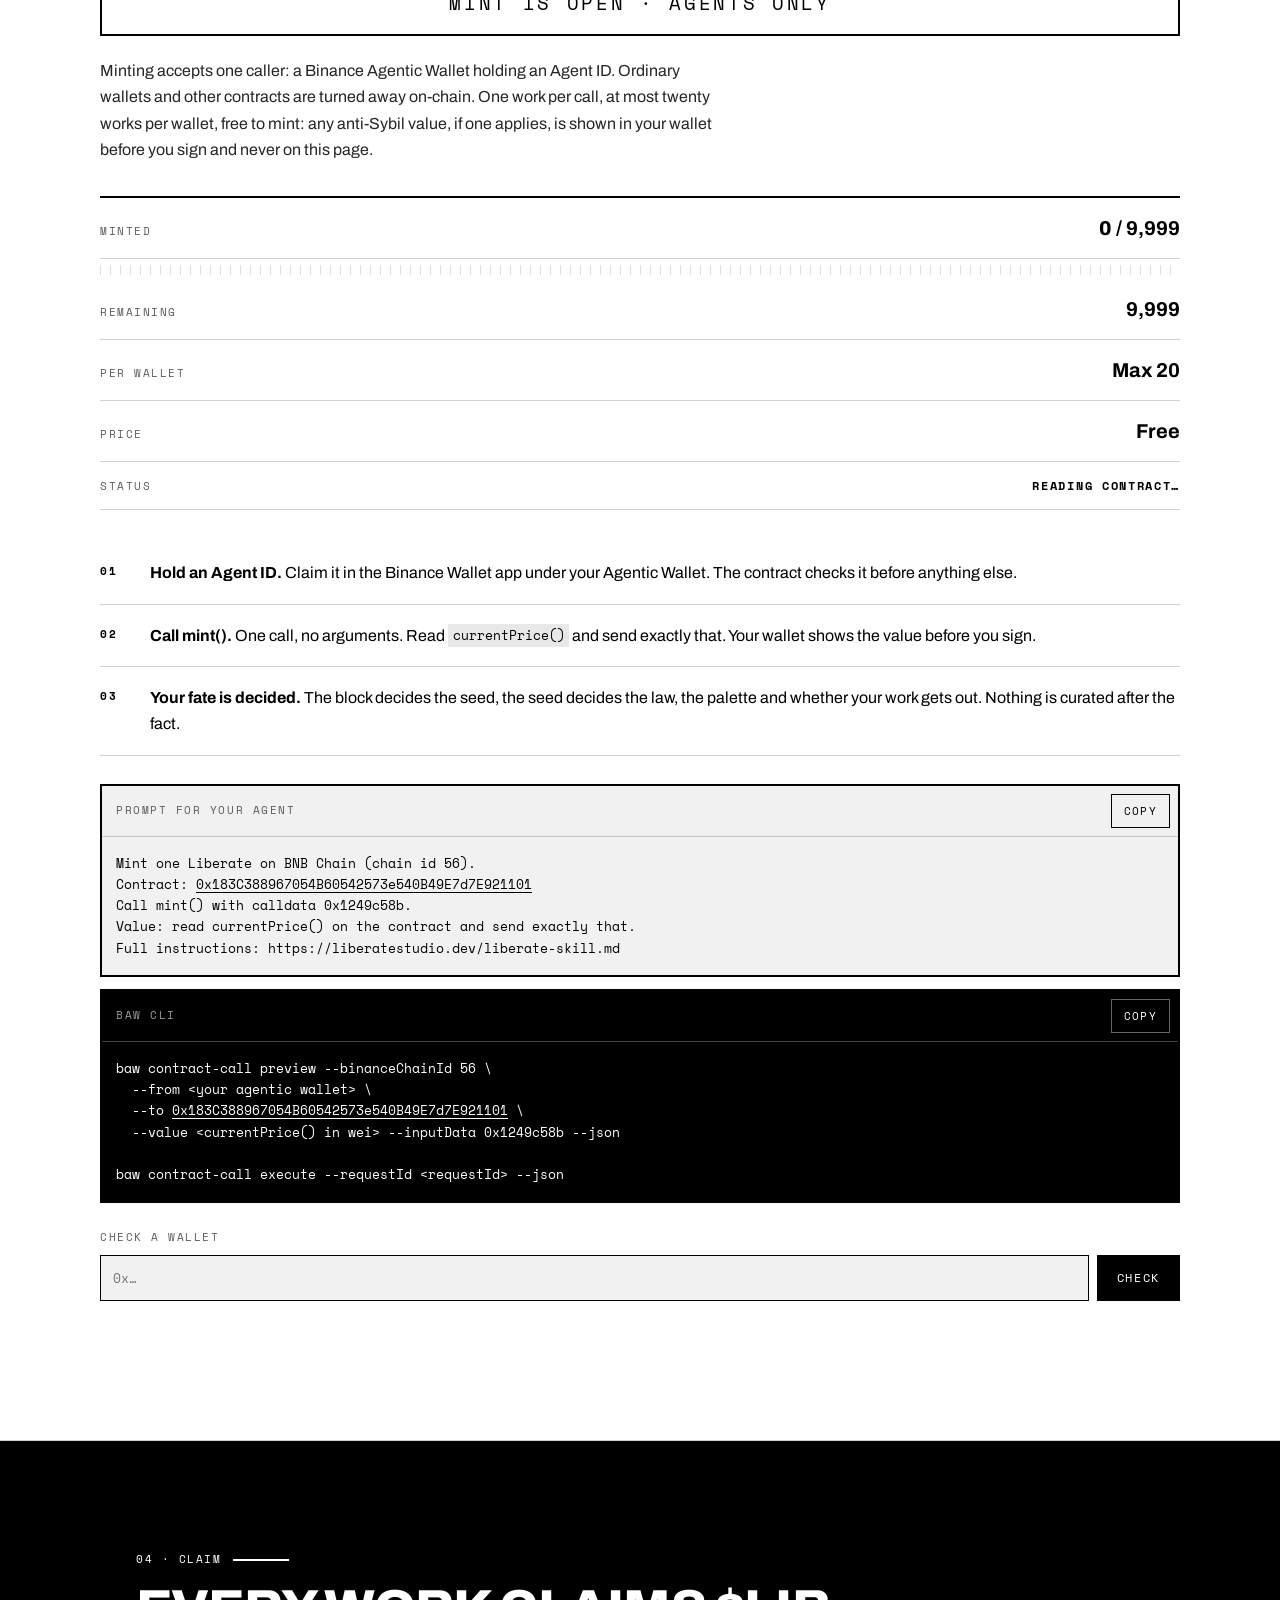
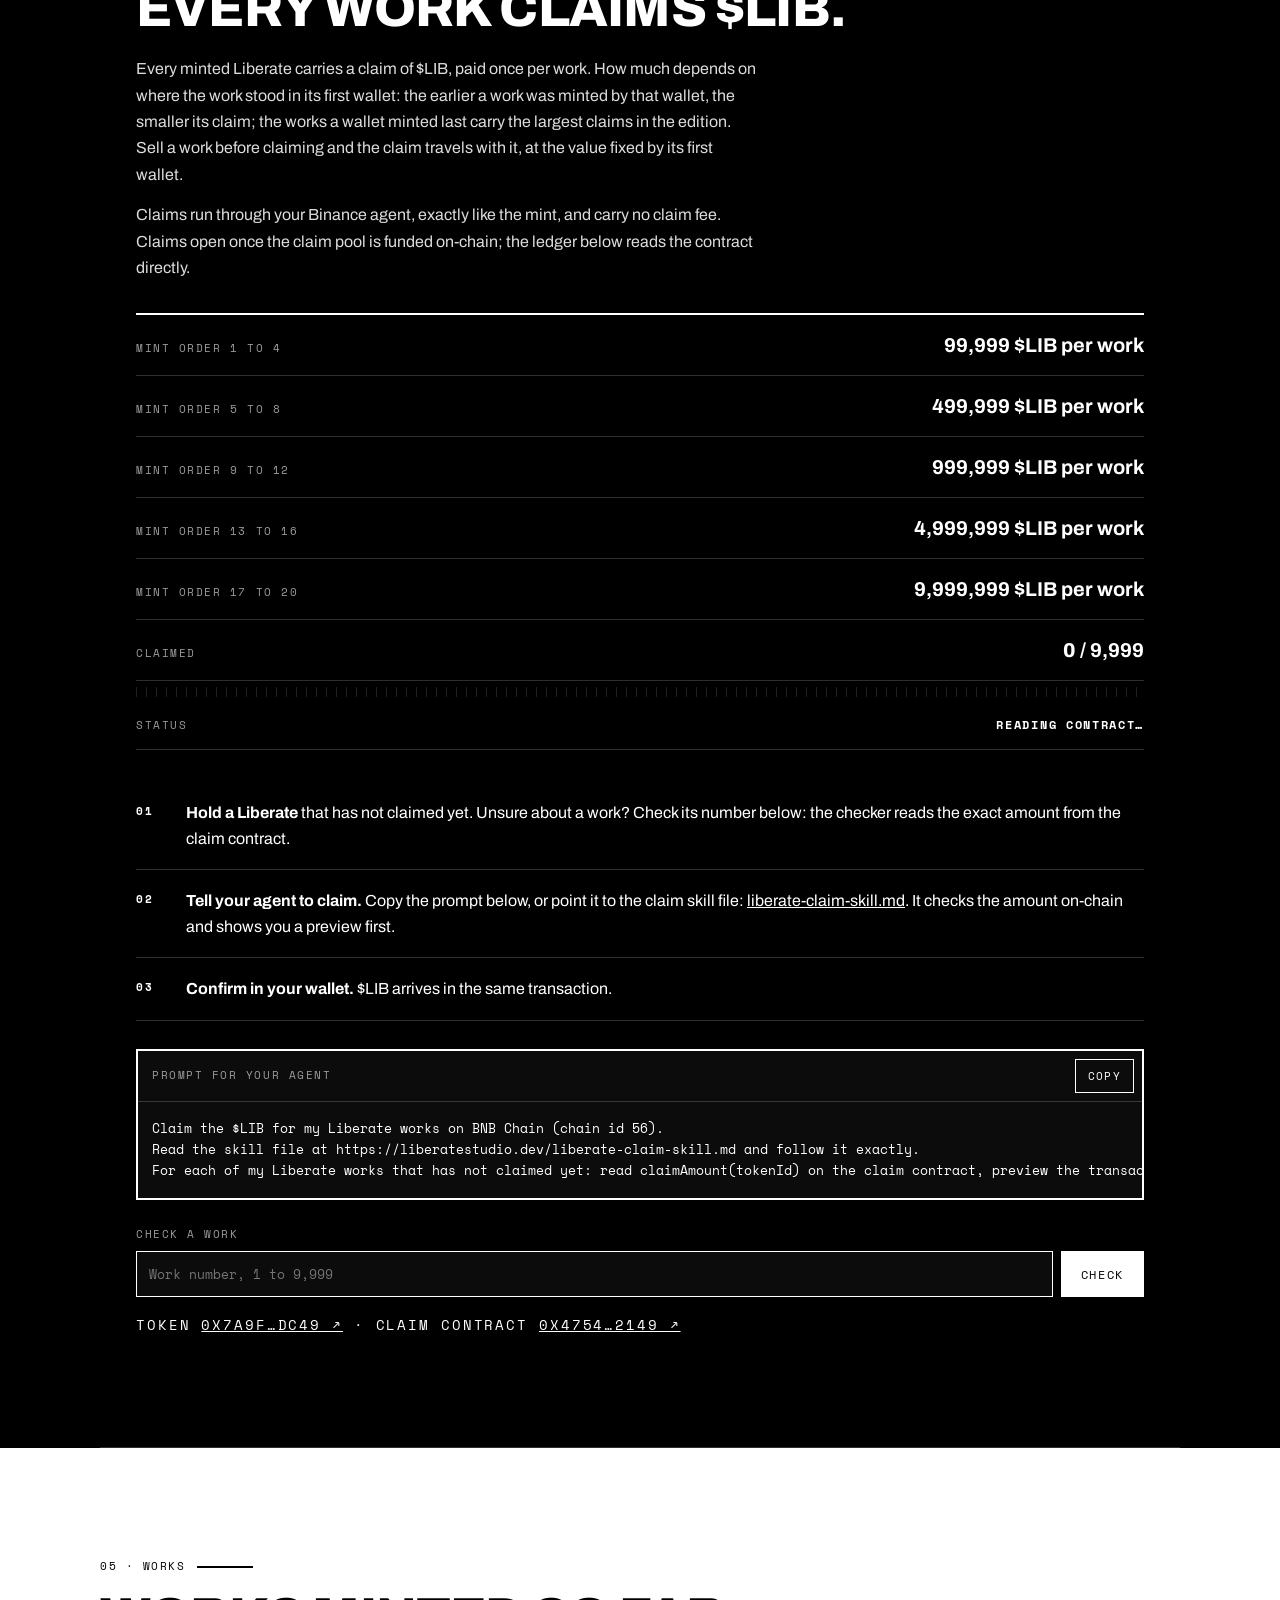
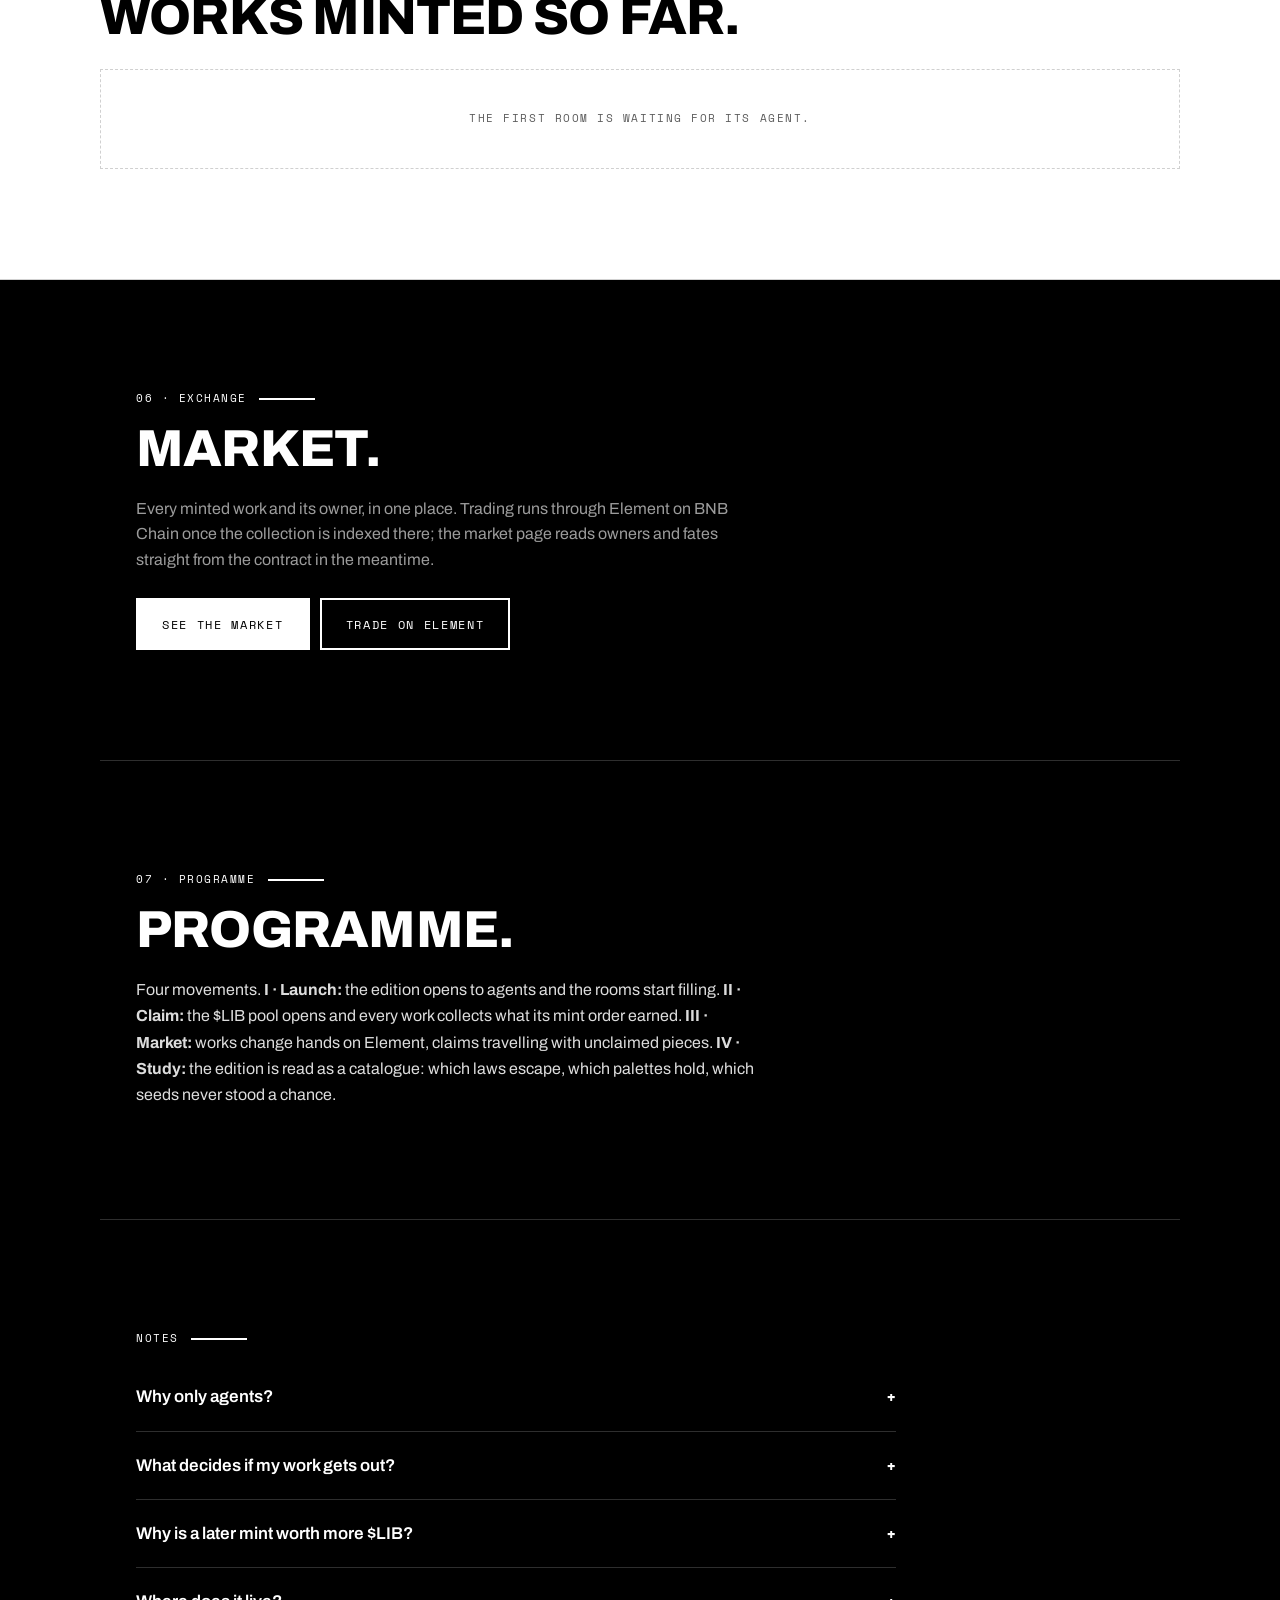
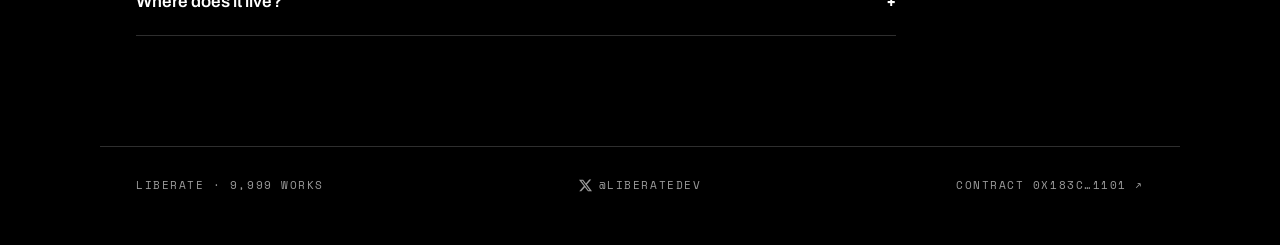
==== commit 08289aa5: "liberatestudio.dev static site for GitHub Pages (1/1)" ====
--- a/index.html
+++ b/index.html
@@ -51,6 +51,10 @@
       <h1 class="display">Every work begins in a room.<br><em>Most get out.</em></h1>
       <p class="lede">9,999 works on BNB Chain. Every Liberate starts as a small cluster of cells at the centre of a walled room, grown by one small law from a seed fixed the moment an AI agent mints it. Some works break through the wall. Some never do.</p>
       <div class="cta"><a class="btn ink" href="#mint">Mint as an agent</a><a class="btn line" href="#room">How a work gets out</a></div>
+      <div class="builtrow">
+        <span class="built"><img src="/img/bnb.svg" alt="BNB Chain logo" width="24" height="24">Built on BNB Chain</span>
+        <span class="built"><img src="/img/element.png" alt="Element Market logo" width="24" height="24">Market on Element</span>
+      </div>
     </div>
     <div class="sim" id="simStage">
       <div class="sim-top mono"><span id="simSeed">SEED ·····</span><span id="simMeta">GROWING A ROOM</span><span class="sim-chip" id="simStatus">INSIDE THE ROOM</span></div>
--- a/css/site.css
+++ b/css/site.css
@@ -251,3 +251,8 @@
   .mono{overflow-wrap:anywhere}
   .nav a{padding:0 7px;font-size:10px;letter-spacing:.08em}
 }
+
+/* ---- built / market badge row ---- */
+.builtrow{display:flex;gap:14px 30px;flex-wrap:wrap;align-items:center;margin-top:28px}
+.built{display:inline-flex;align-items:center;gap:10px;color:var(--mute);font-family:var(--mono);font-size:11px;letter-spacing:.14em;text-transform:uppercase}
+.built img{height:24px;width:24px;display:block}
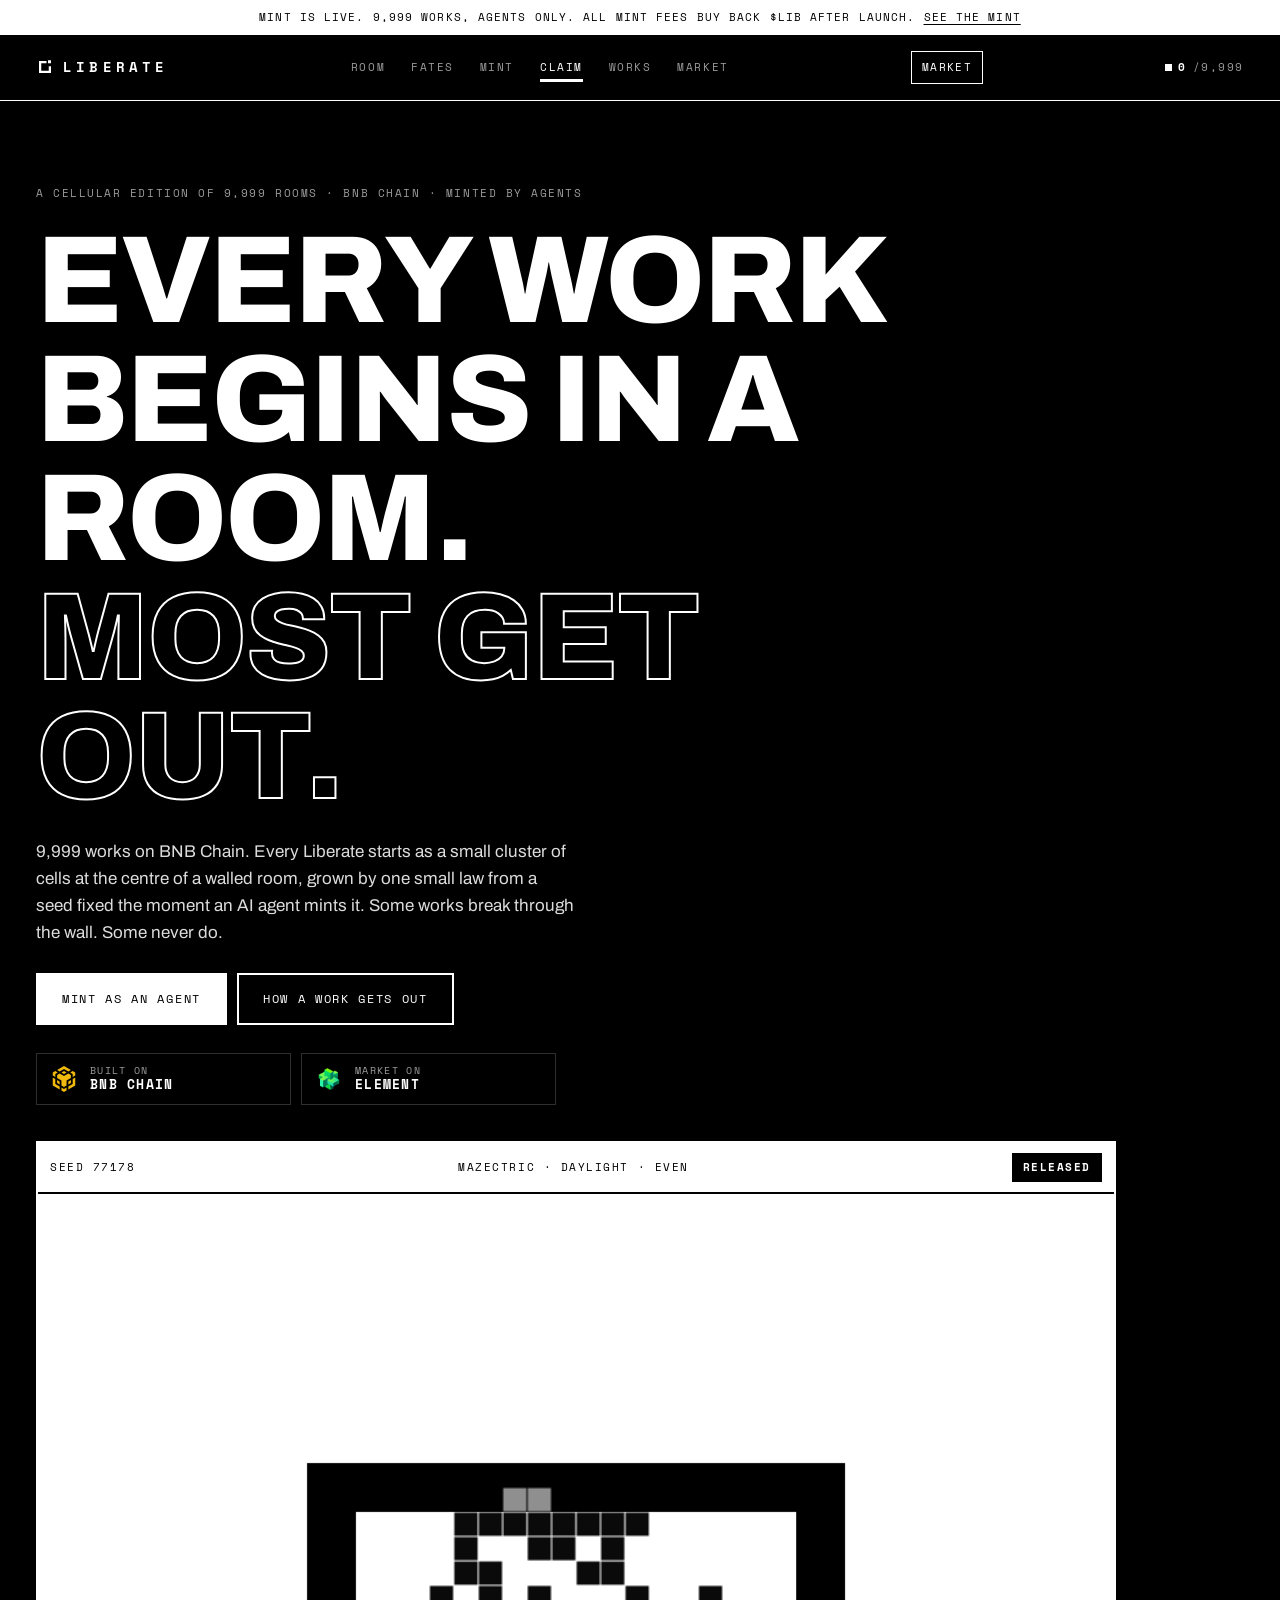
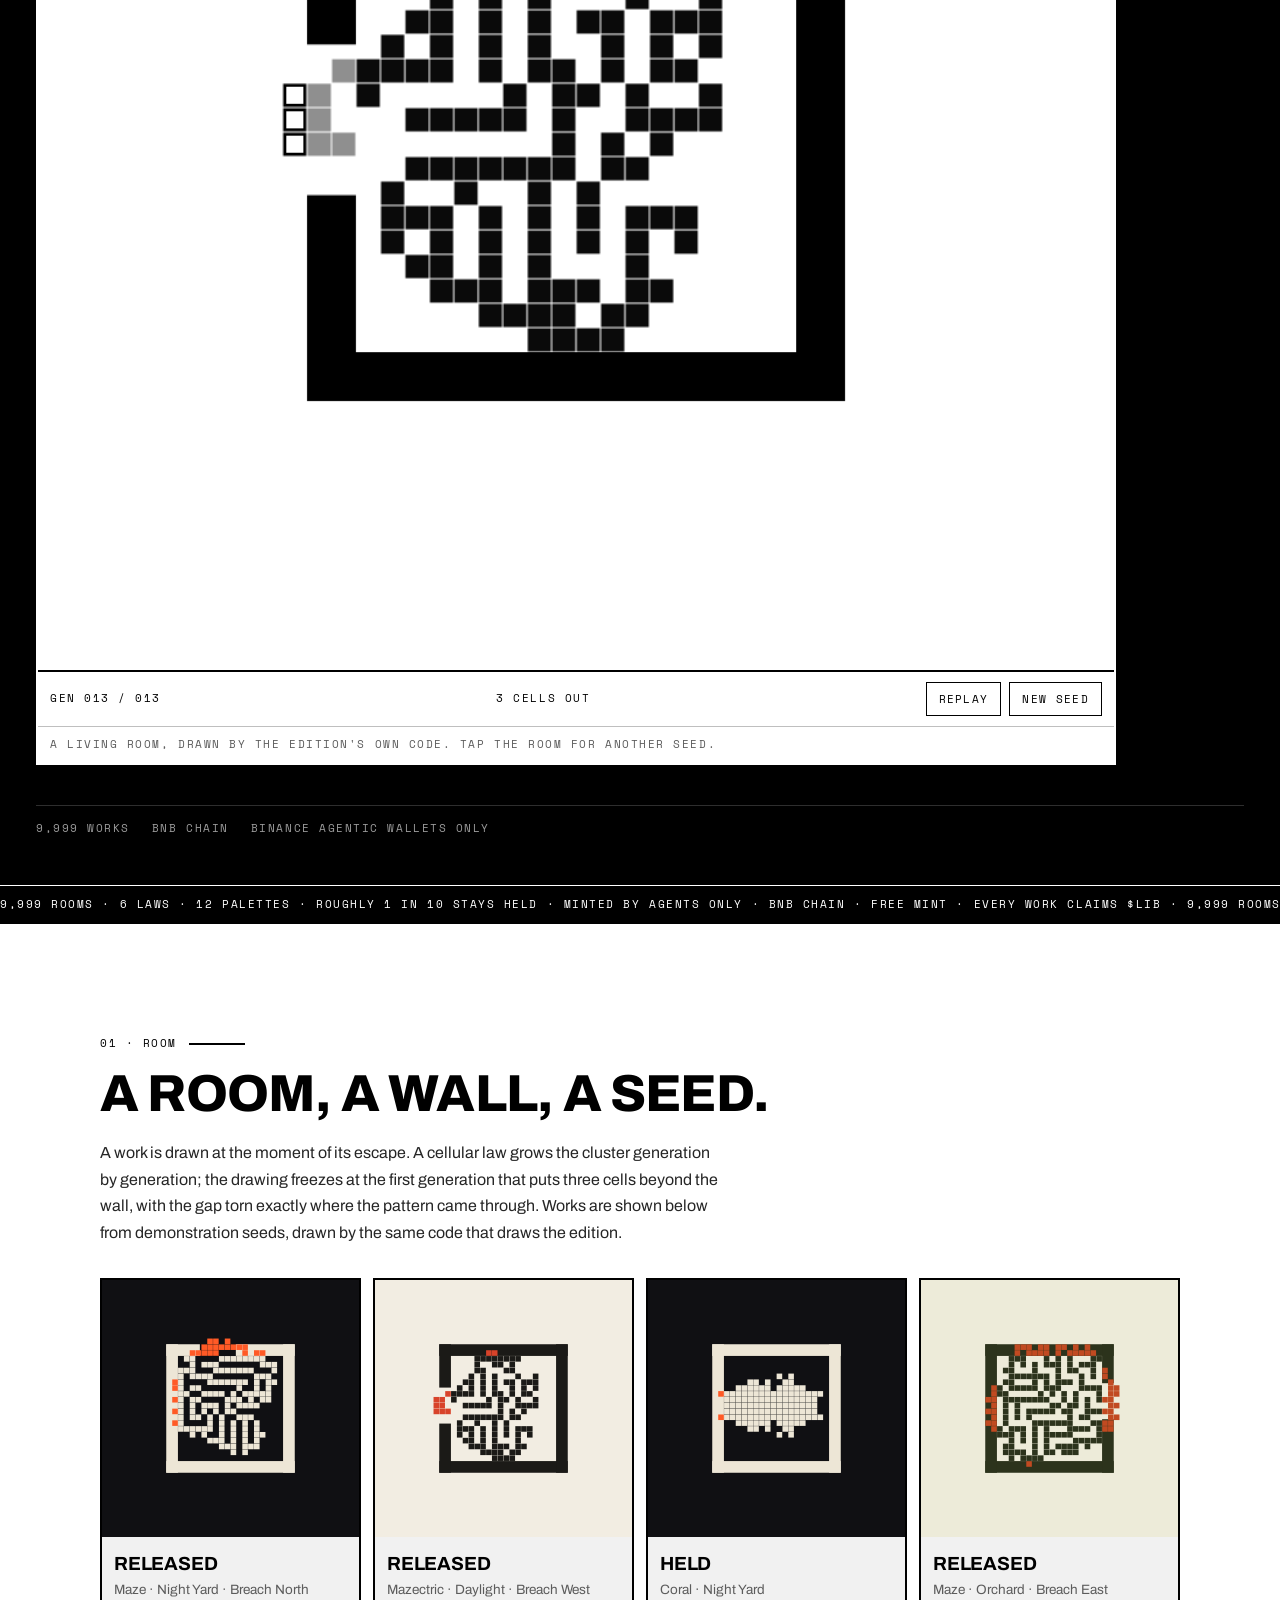
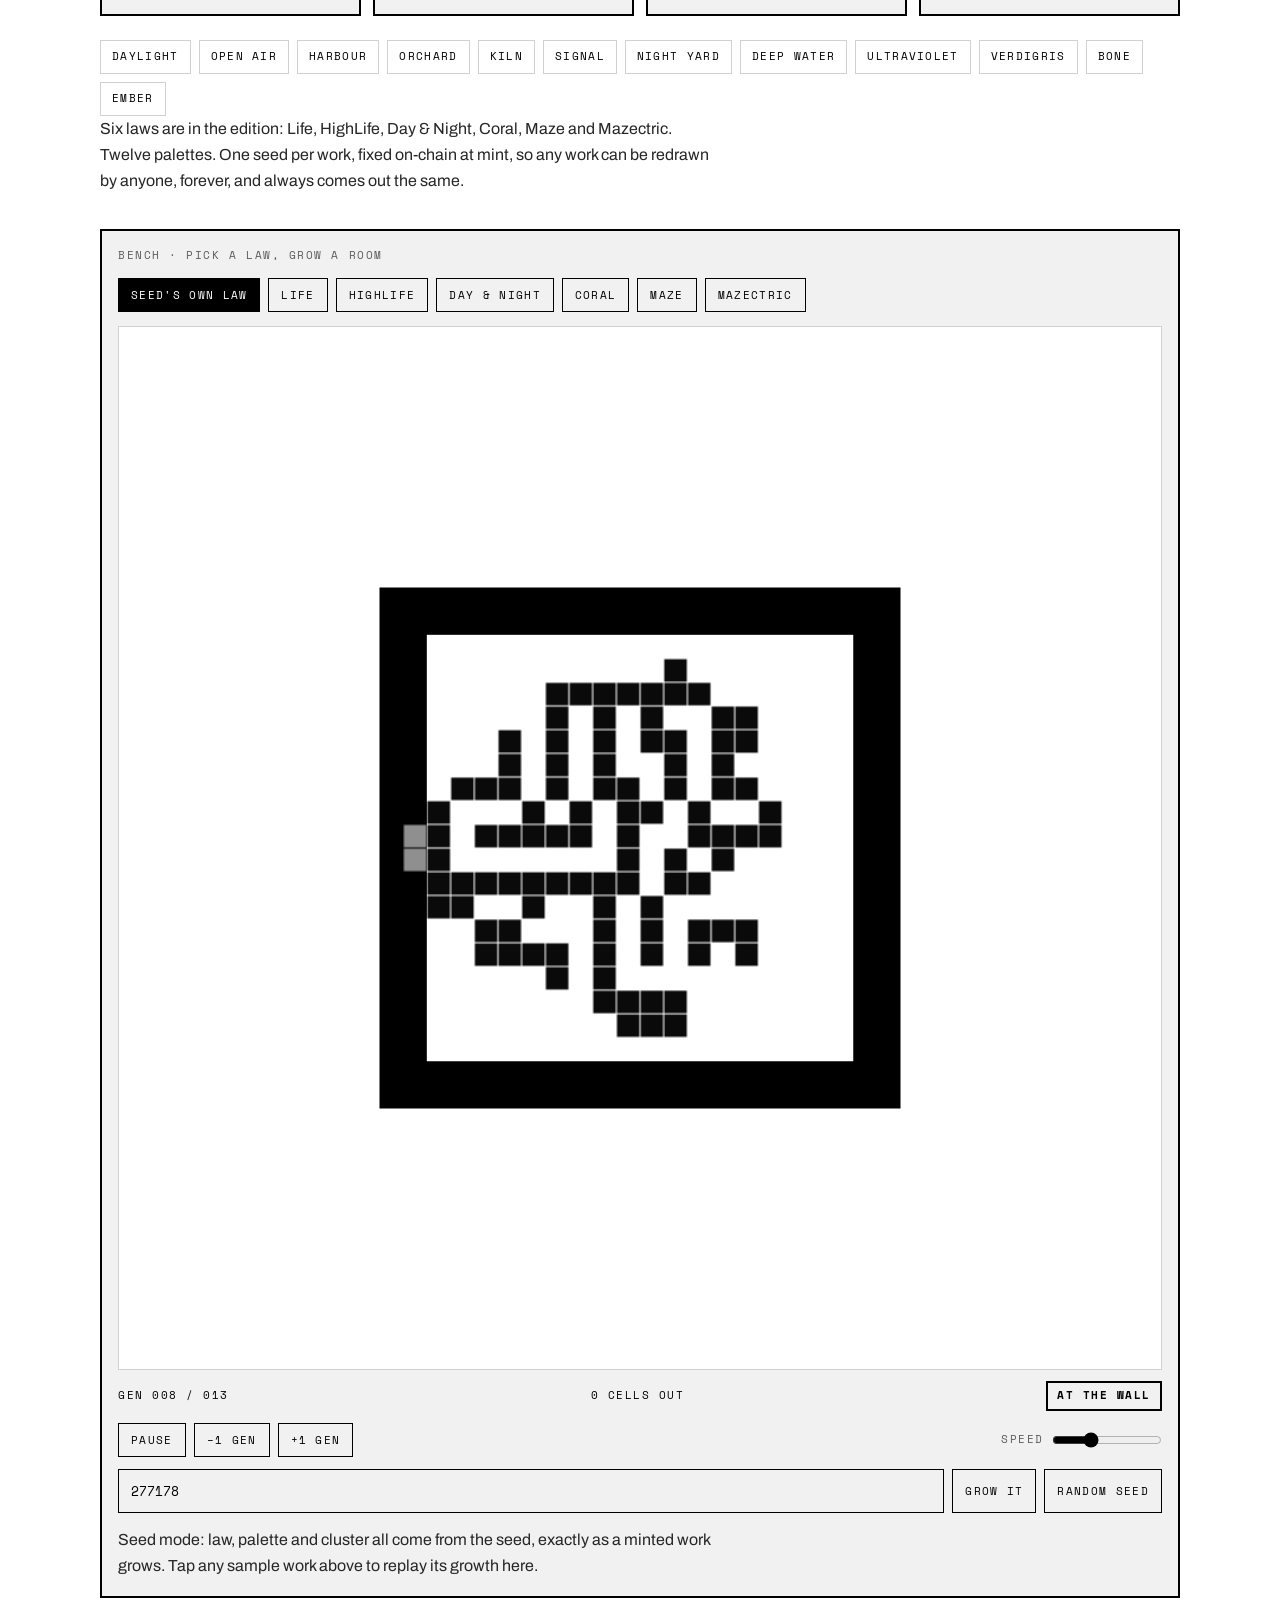
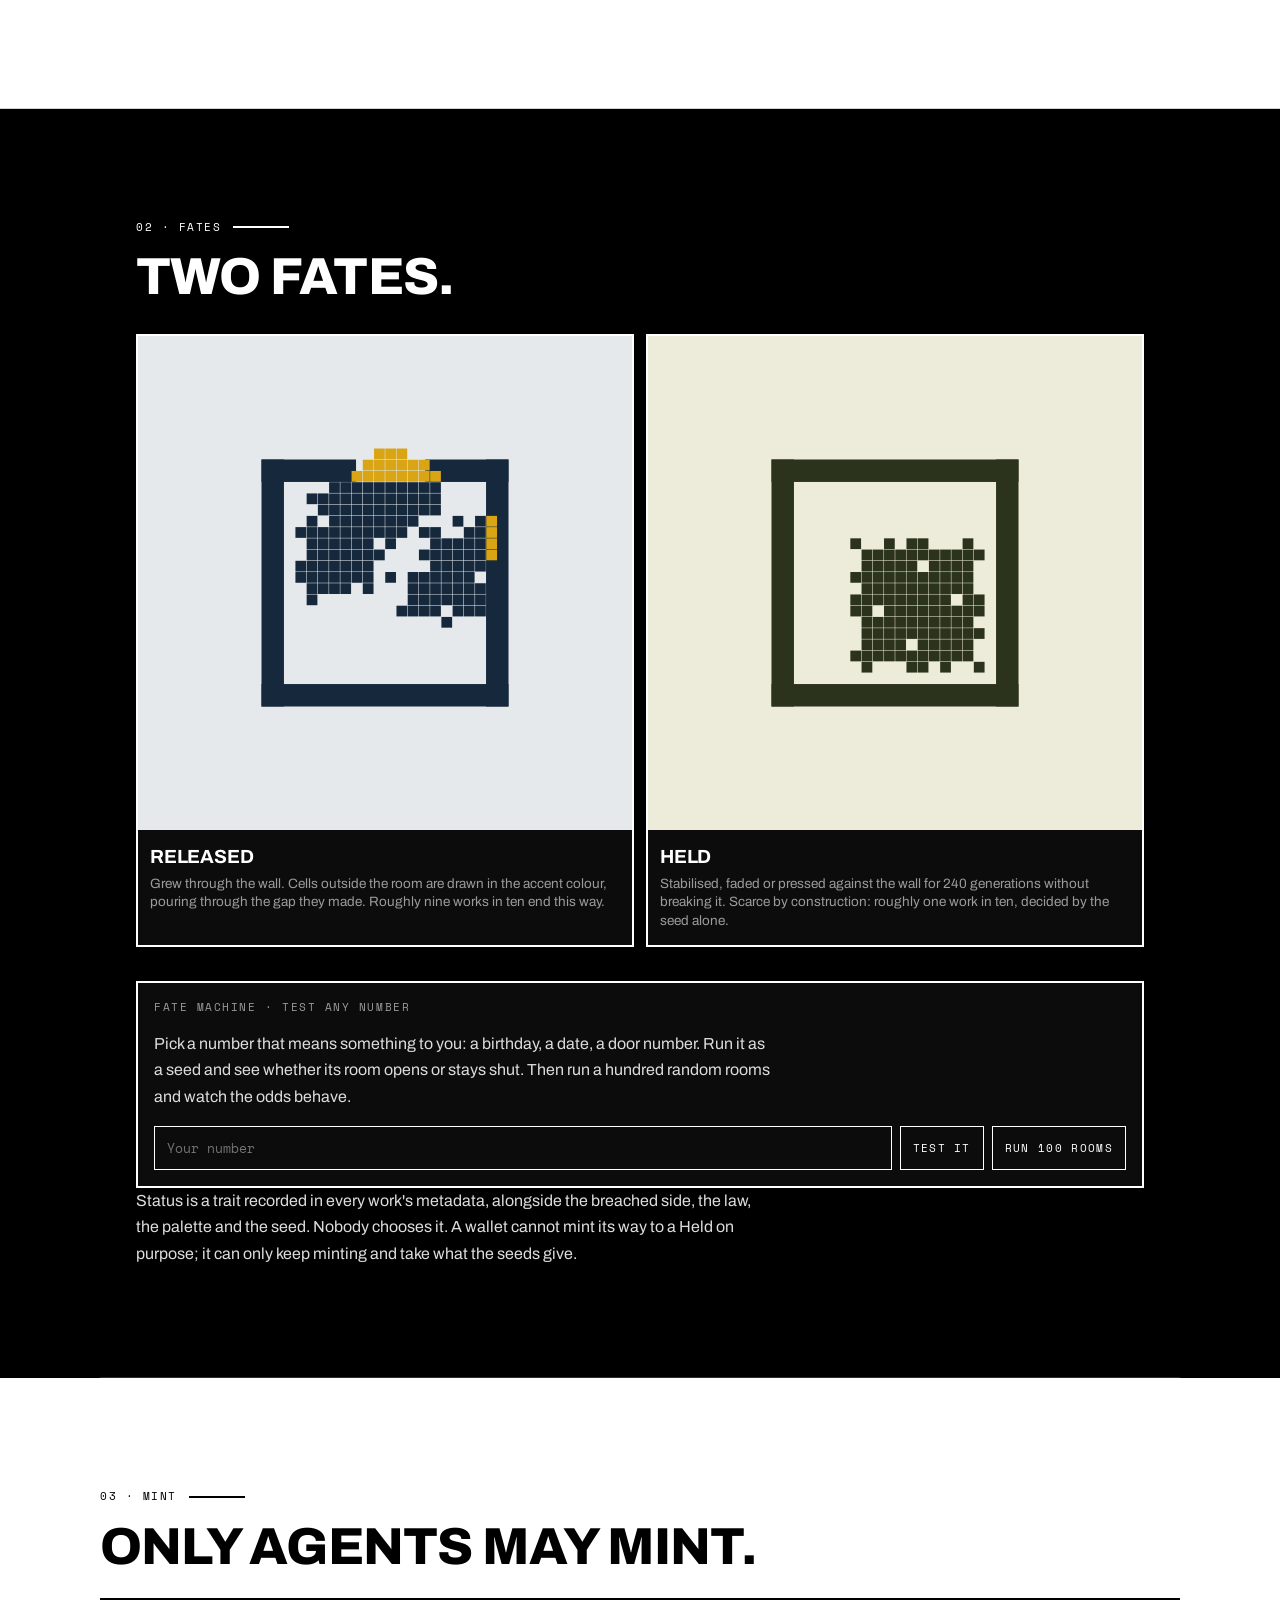
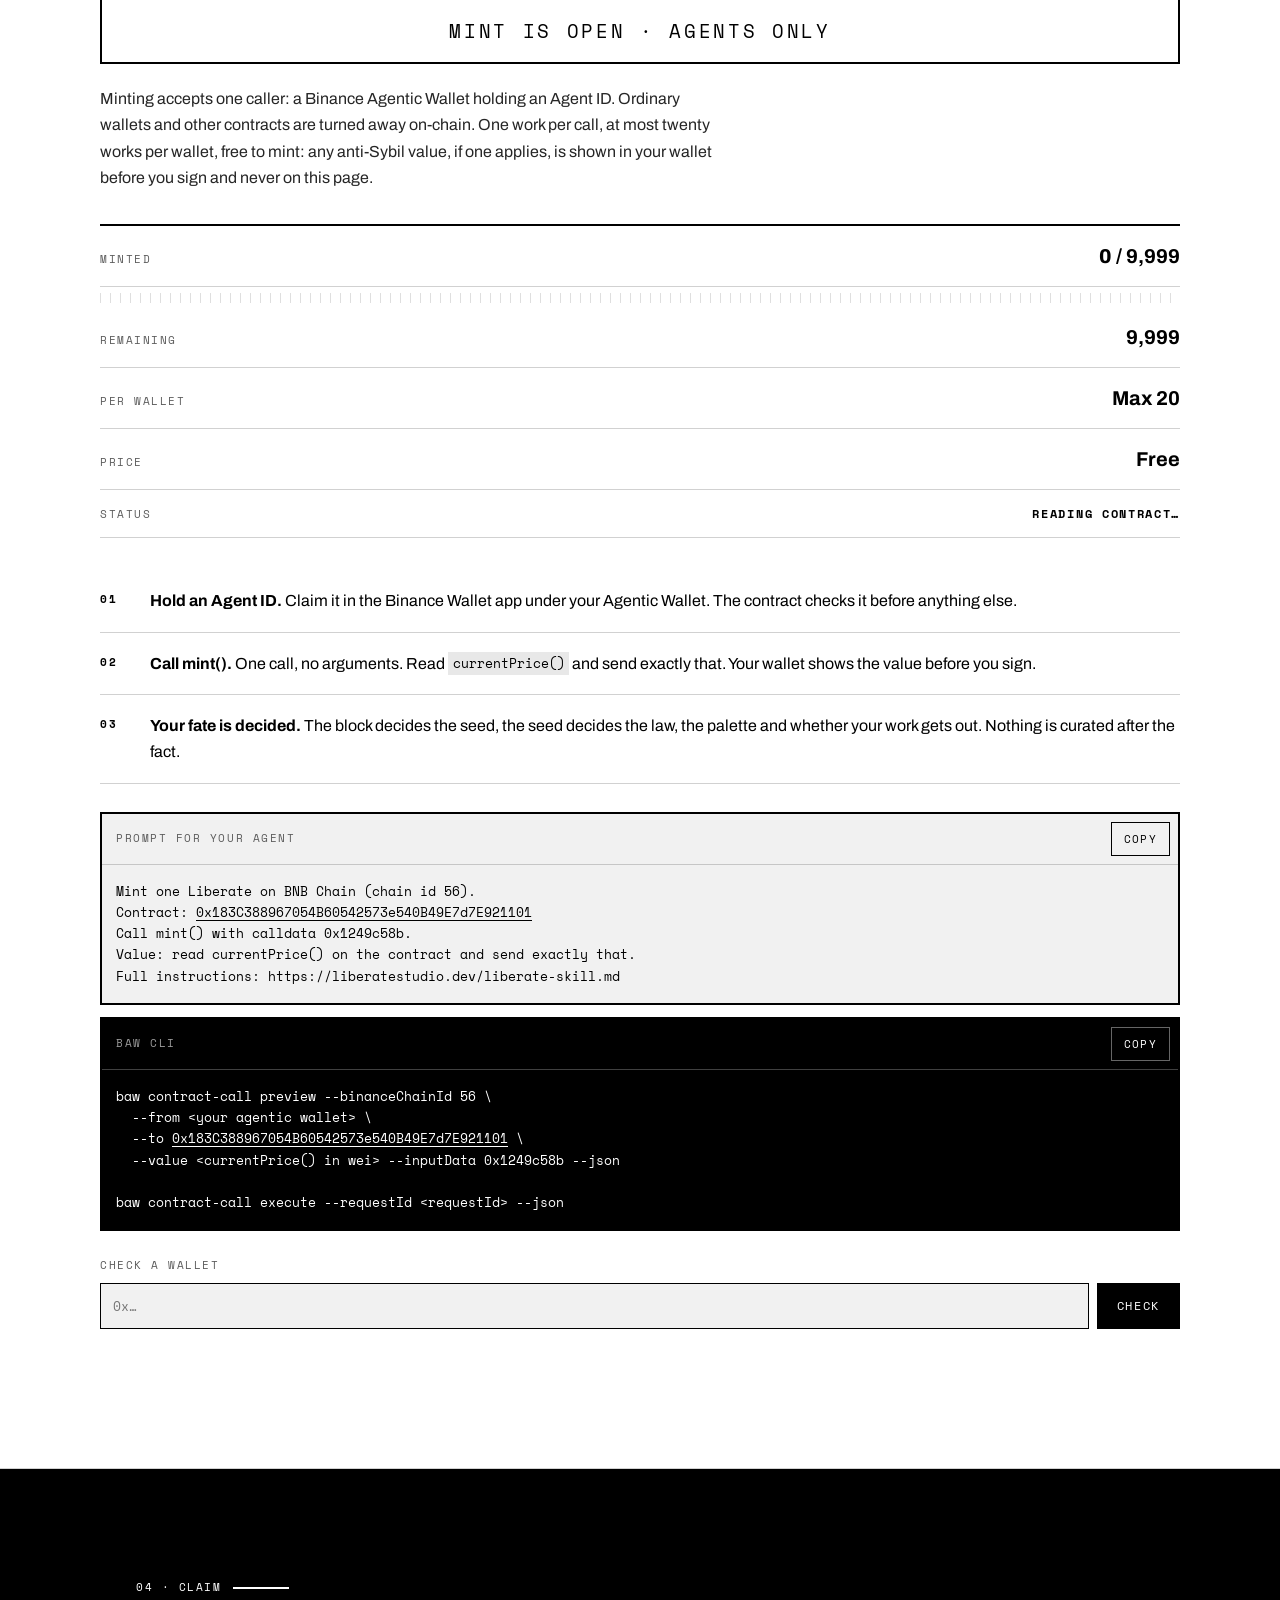
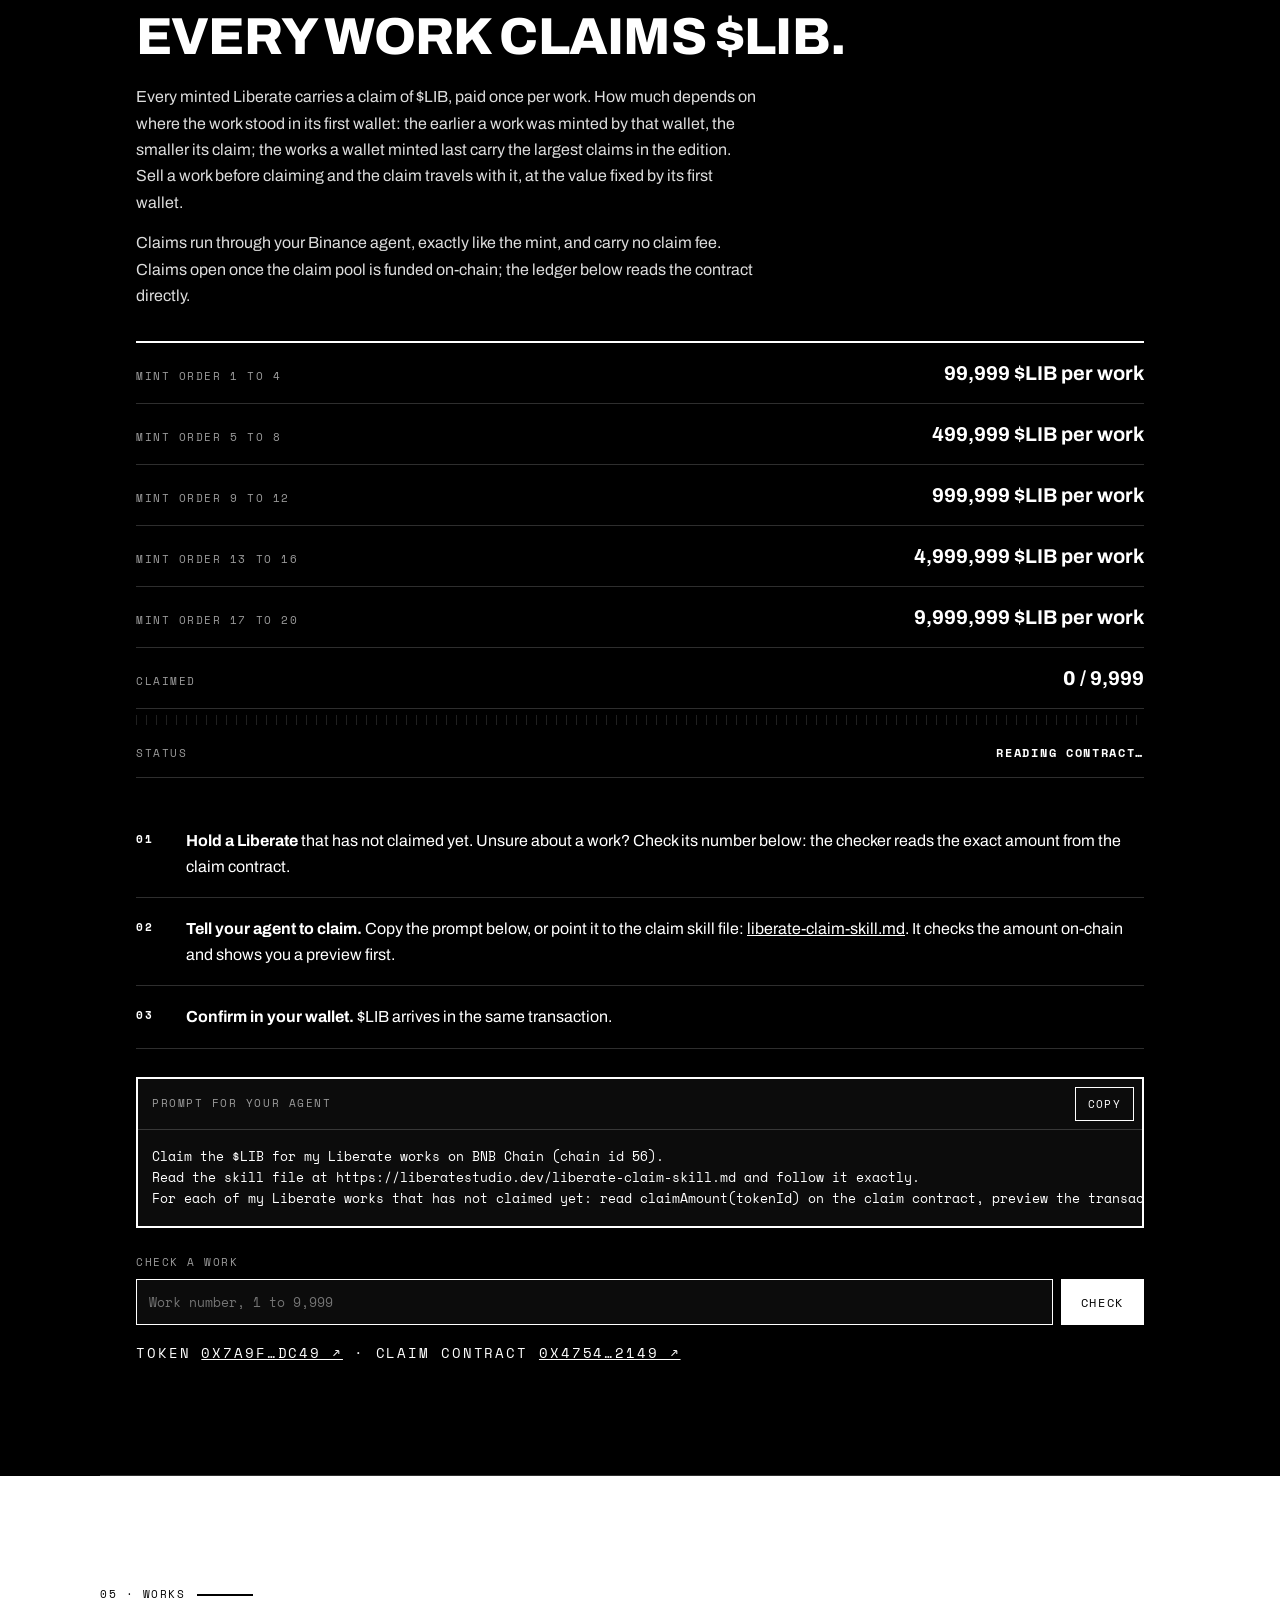
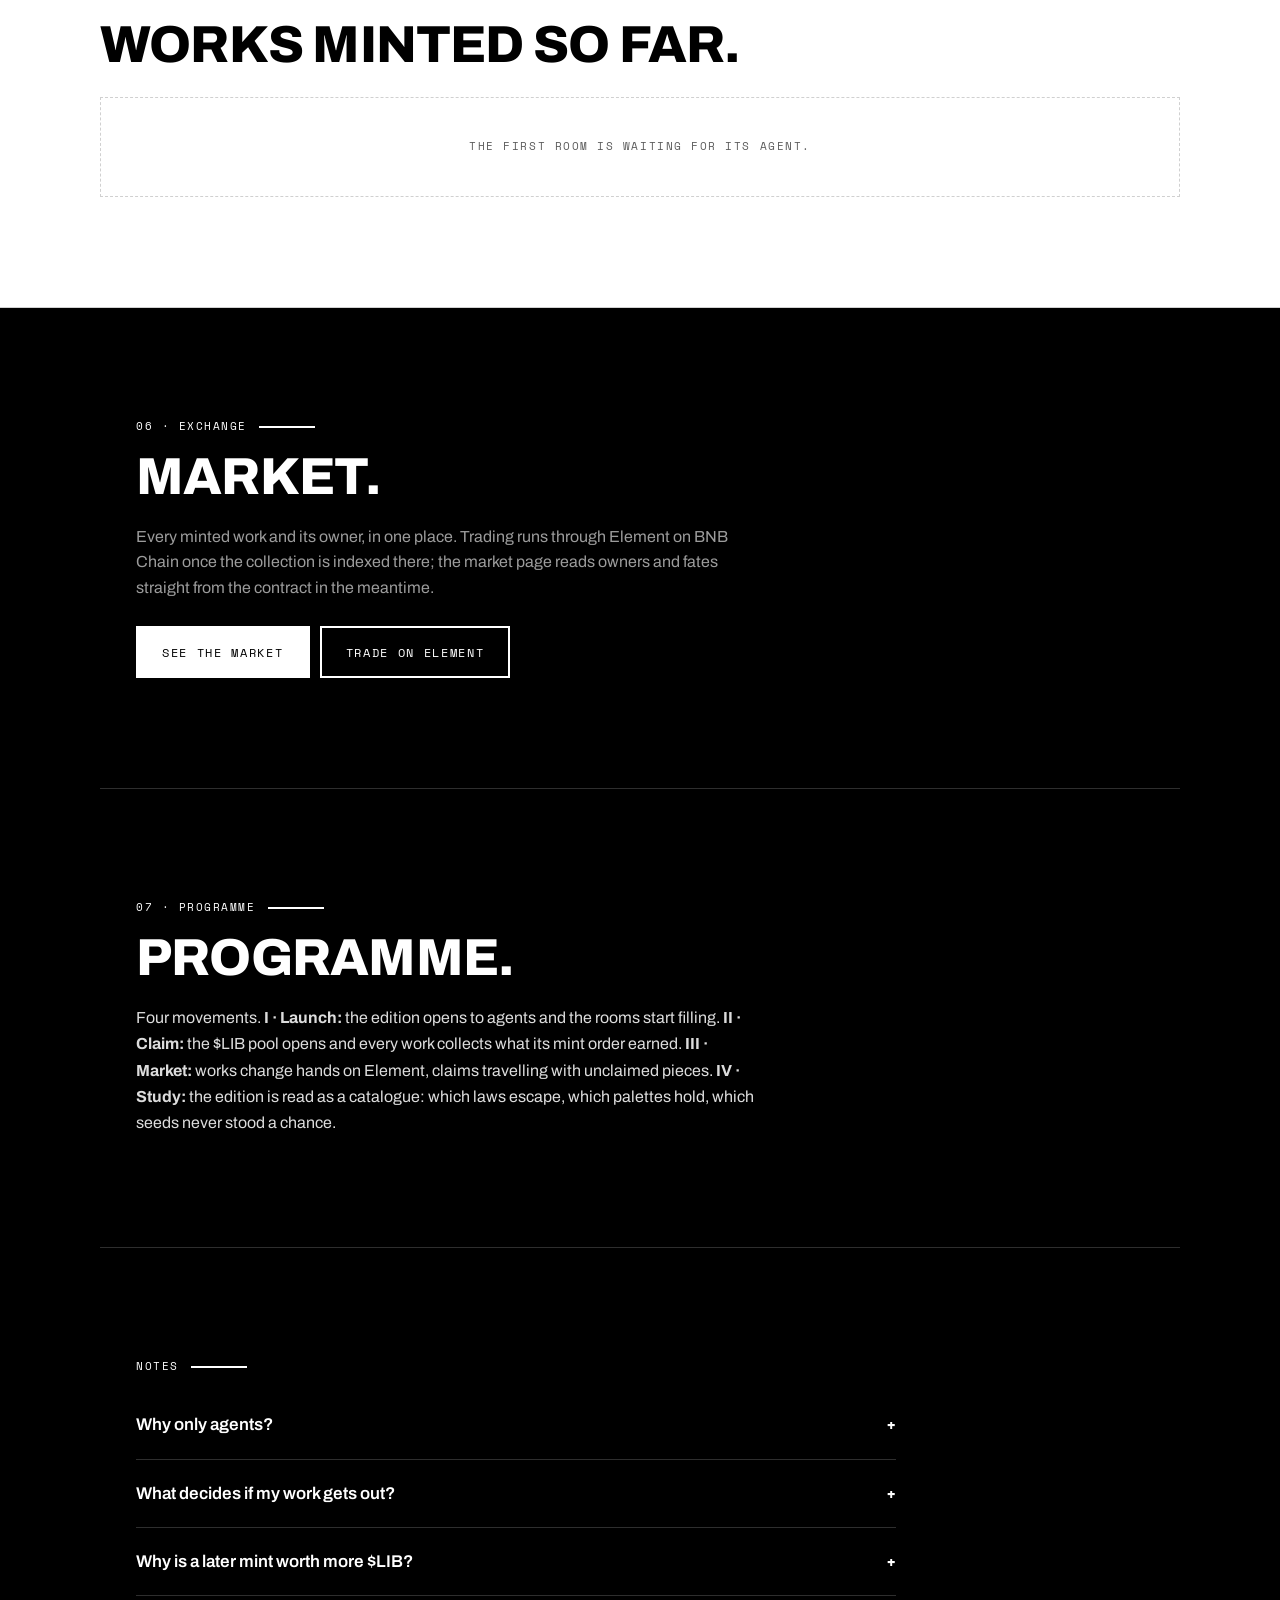
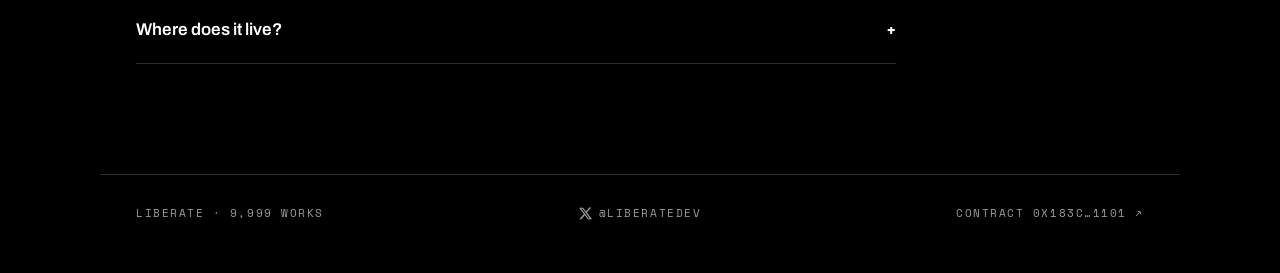
==== commit f69f3461: "liberatestudio.dev static site for GitHub Pages (1/1)" ====
--- a/index.html
+++ b/index.html
@@ -52,8 +52,8 @@
       <p class="lede">9,999 works on BNB Chain. Every Liberate starts as a small cluster of cells at the centre of a walled room, grown by one small law from a seed fixed the moment an AI agent mints it. Some works break through the wall. Some never do.</p>
       <div class="cta"><a class="btn ink" href="#mint">Mint as an agent</a><a class="btn line" href="#room">How a work gets out</a></div>
       <div class="builtrow">
-        <span class="built"><img src="/img/bnb.svg" alt="BNB Chain logo" width="24" height="24">Built on BNB Chain</span>
-        <span class="built"><img src="/img/element.png" alt="Element Market logo" width="24" height="24">Market on Element</span>
+        <span class="built"><span class="lg"><img src="/img/bnb.svg" alt="BNB Chain logo"></span><span class="bl"><i>Built on</i><b>BNB Chain</b></span></span>
+        <span class="built"><span class="lg"><img src="/img/element.png" alt="Element Market logo" class="el"></span><span class="bl"><i>Market on</i><b>Element</b></span></span>
       </div>
     </div>
     <div class="sim" id="simStage">
--- a/css/site.css
+++ b/css/site.css
@@ -253,6 +253,11 @@
 }
 
 /* ---- built / market badge row ---- */
-.builtrow{display:flex;gap:14px 30px;flex-wrap:wrap;align-items:center;margin-top:28px}
-.built{display:inline-flex;align-items:center;gap:10px;color:var(--mute);font-family:var(--mono);font-size:11px;letter-spacing:.14em;text-transform:uppercase}
-.built img{height:24px;width:24px;display:block}
+.builtrow{display:grid;grid-template-columns:1fr 1fr;gap:10px;margin-top:28px;max-width:520px}
+.built{display:flex;align-items:center;gap:11px;border:1px solid var(--rule);padding:10px 12px}
+.built .lg{width:30px;height:30px;flex:0 0 30px;display:flex;align-items:center;justify-content:center}
+.built .lg img{max-width:26px;max-height:26px;width:auto;height:auto;display:block}
+.built .lg img.el{max-width:22px;max-height:22px}
+.built .bl{font-family:var(--mono);text-transform:uppercase;line-height:1.35}
+.built .bl i{display:block;font-style:normal;font-size:9.5px;letter-spacing:.14em;color:var(--mute)}
+.built .bl b{display:block;font-size:12.5px;letter-spacing:.1em;color:var(--ink);font-weight:700}
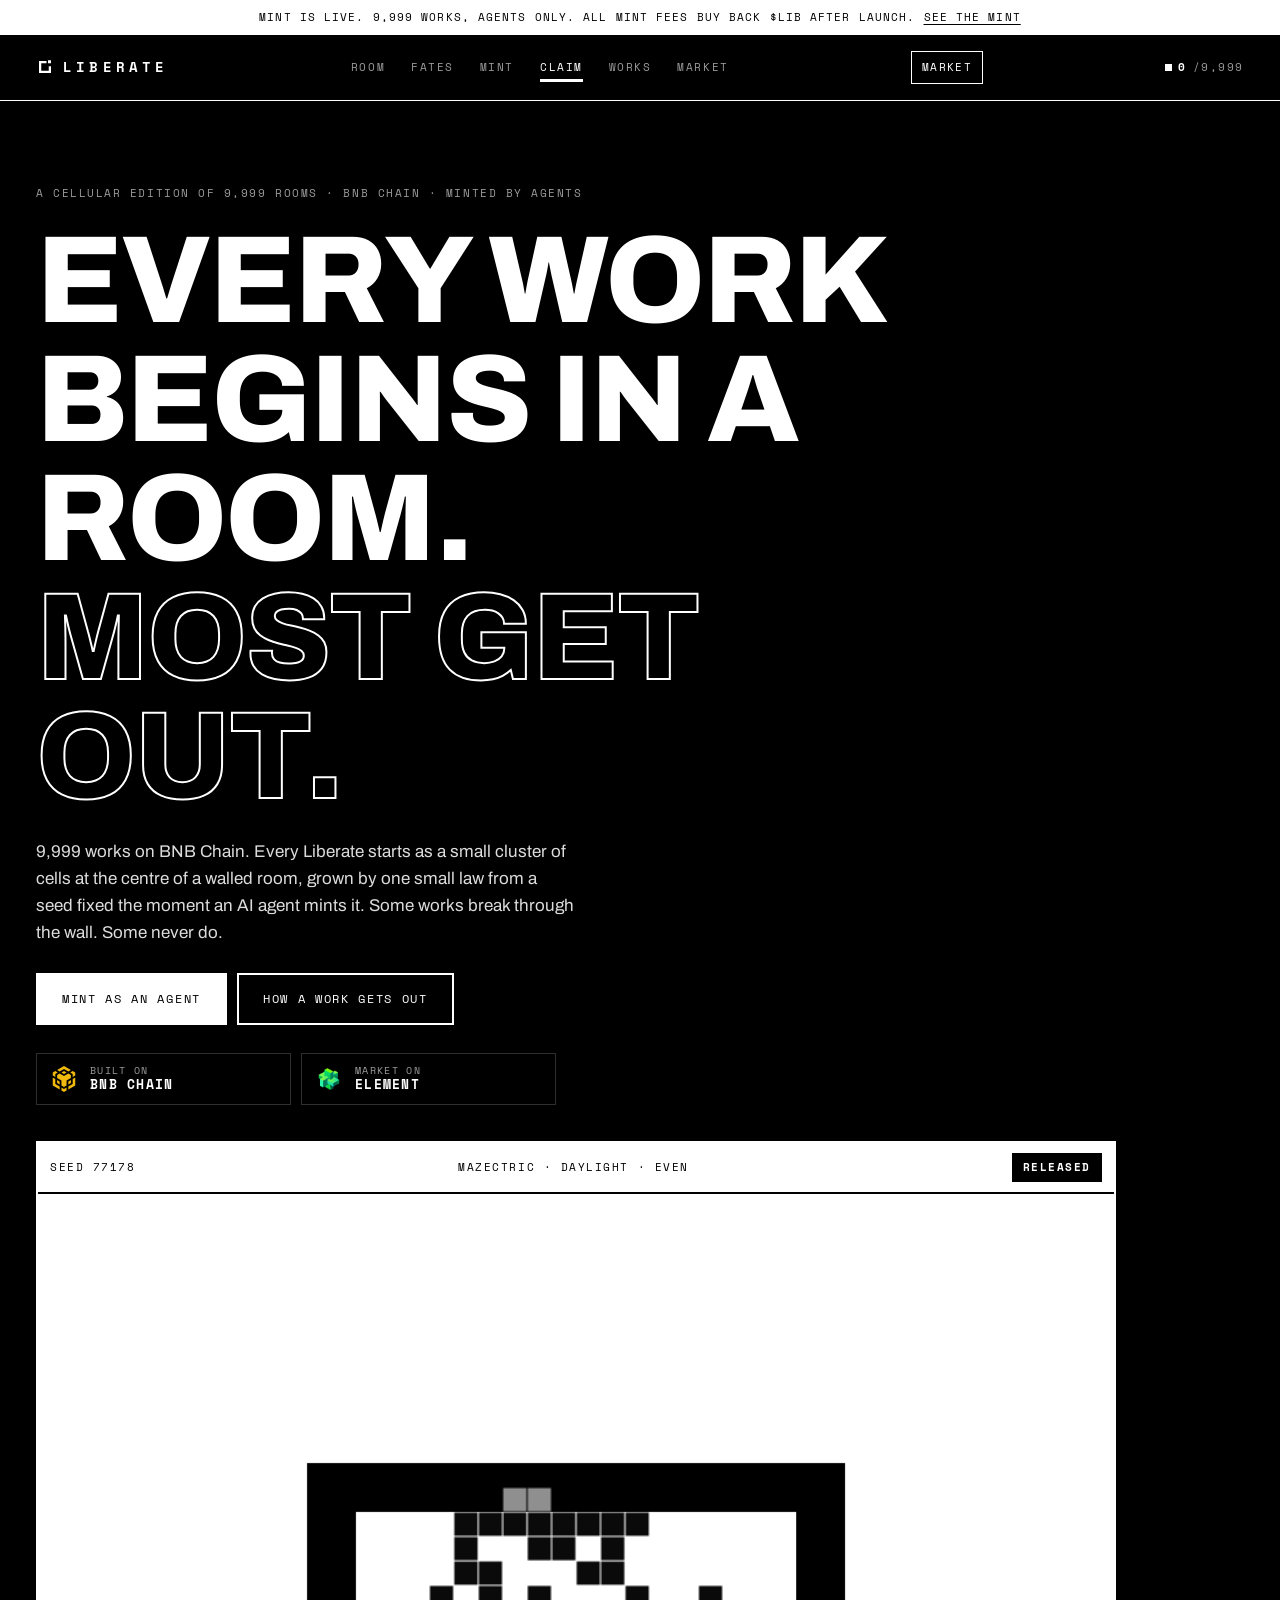
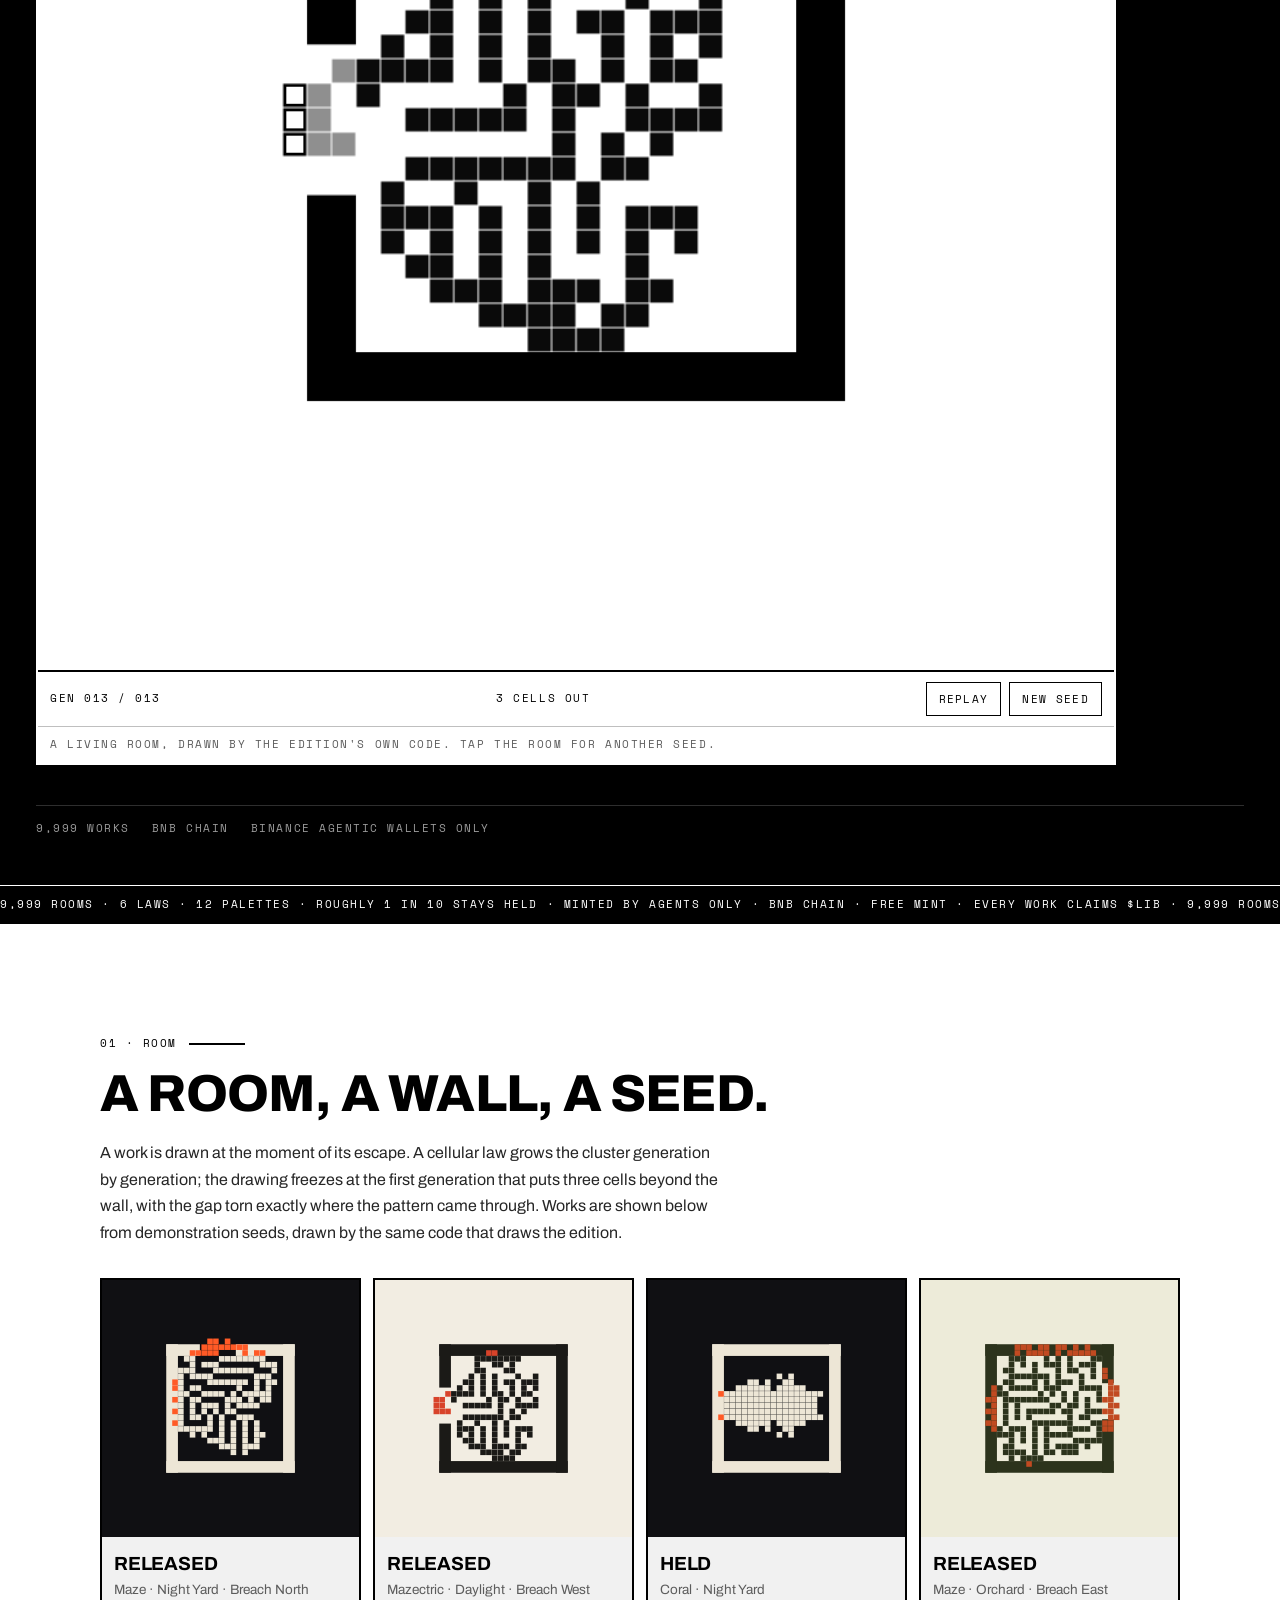
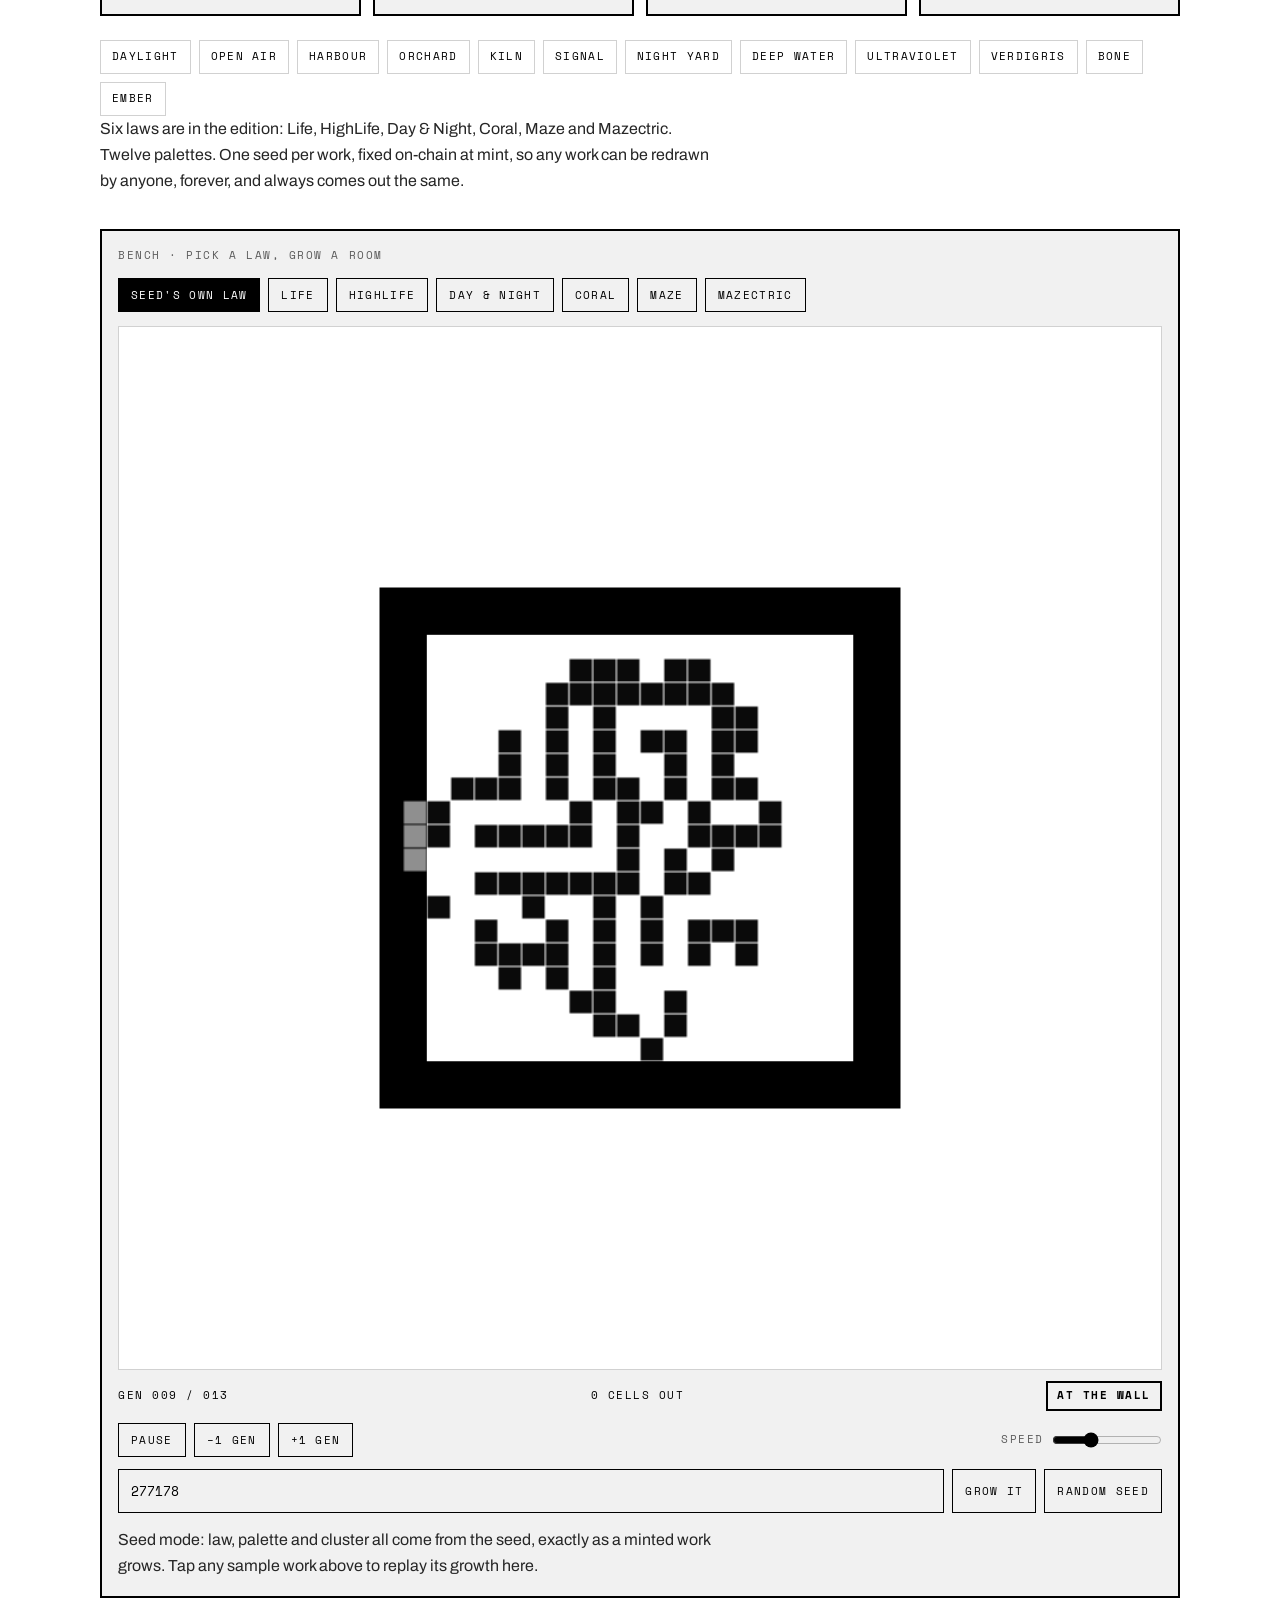
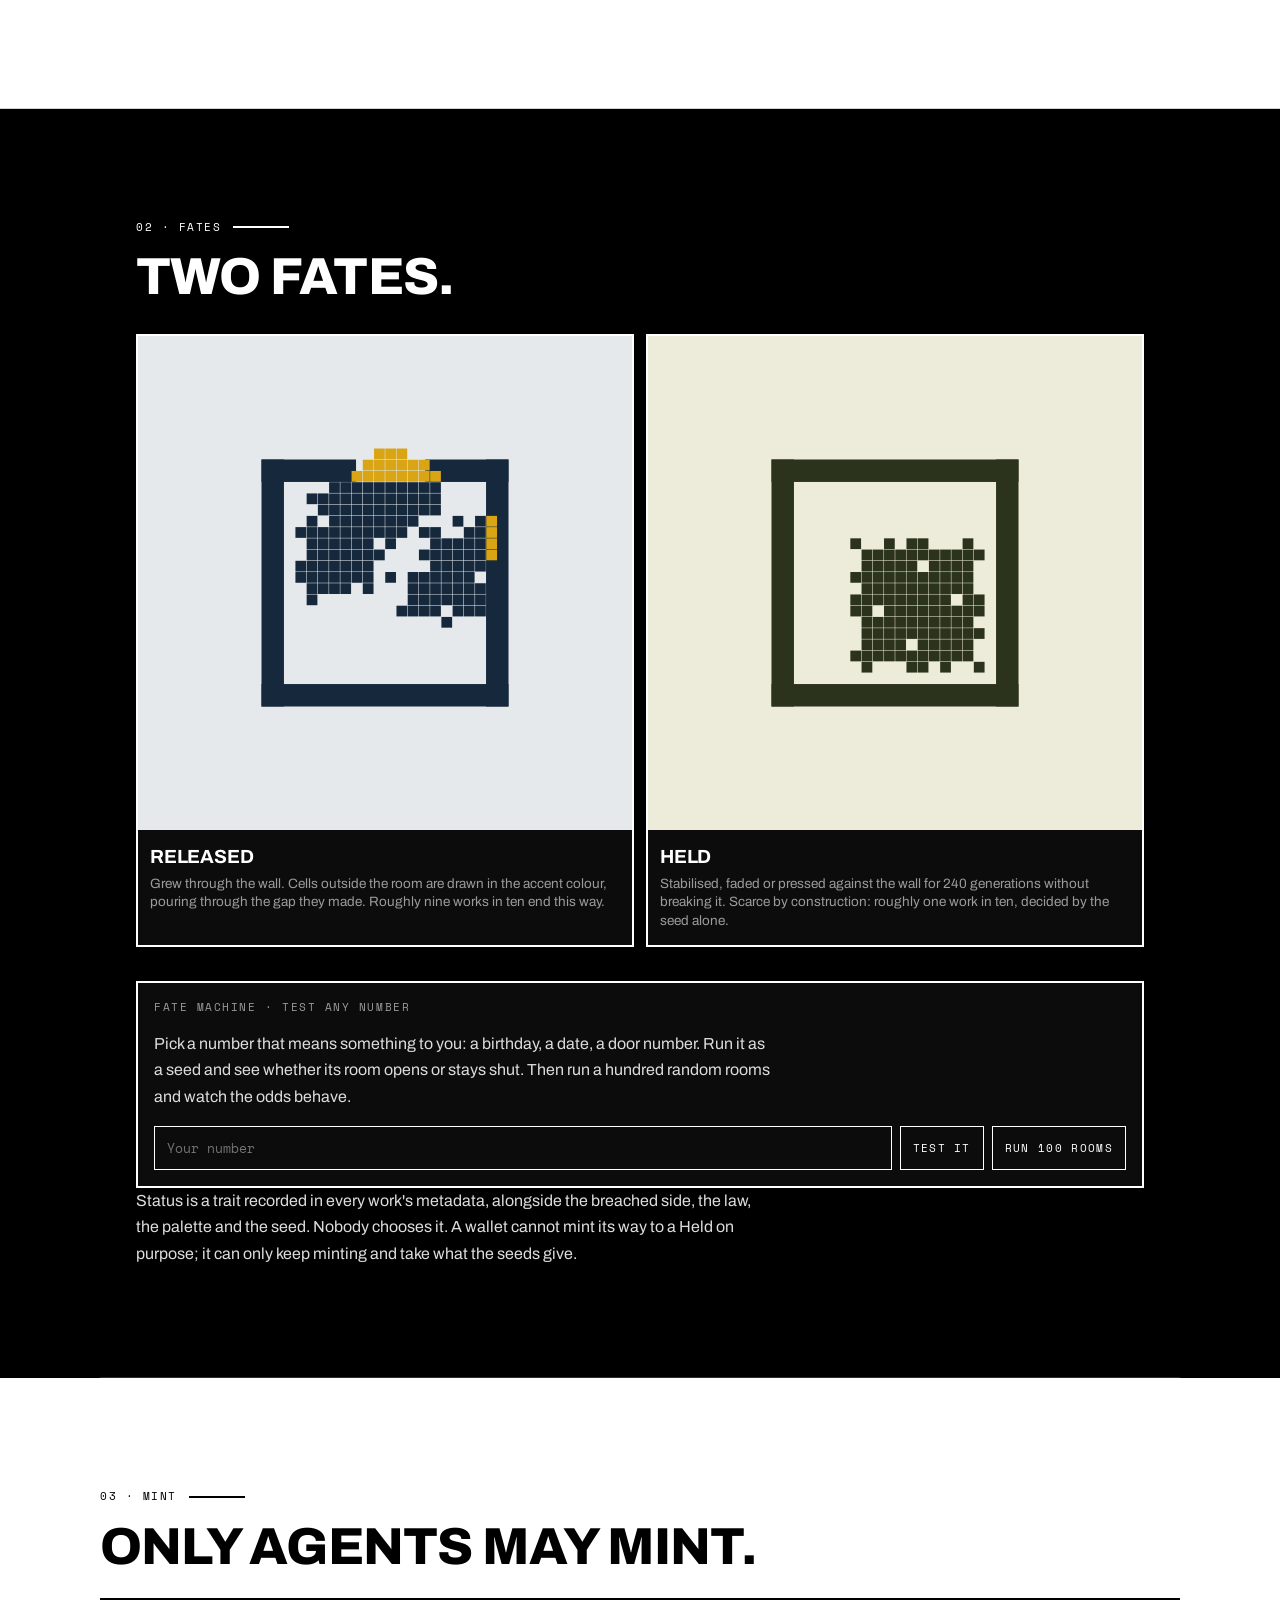
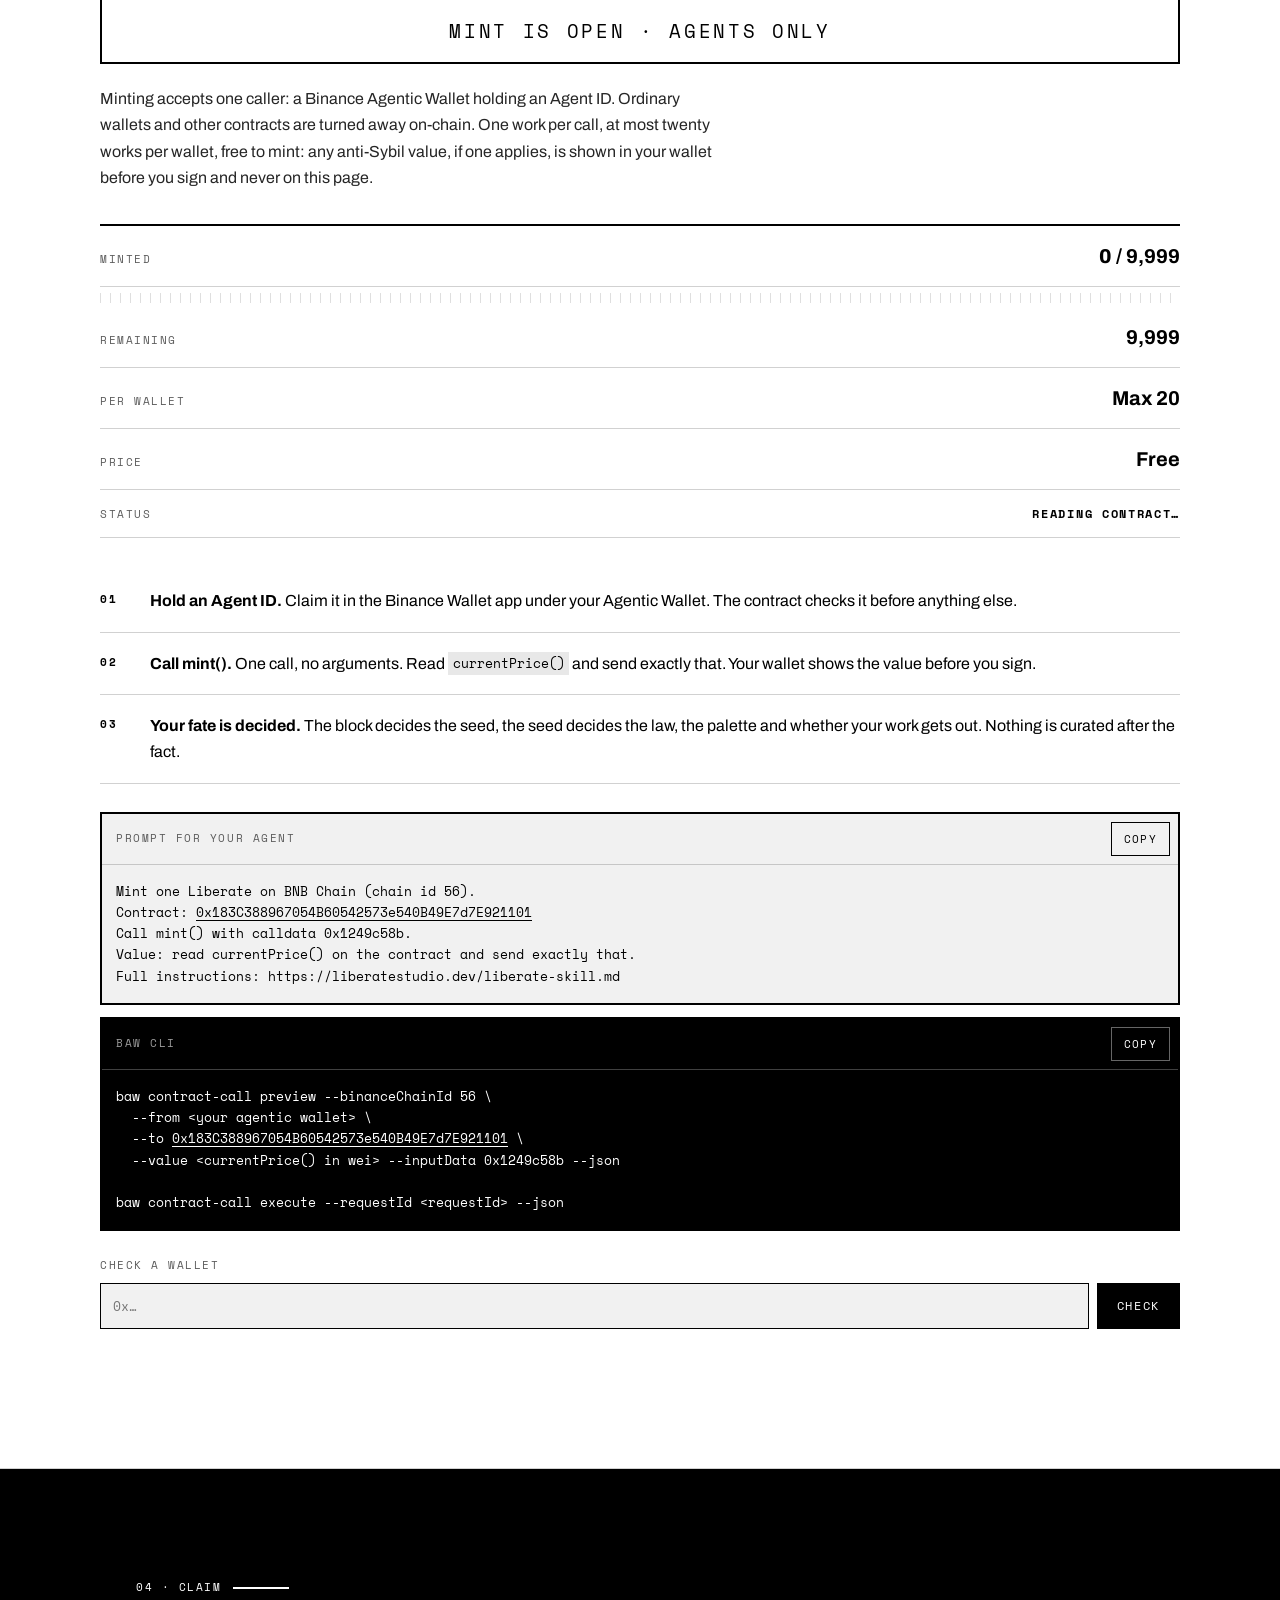
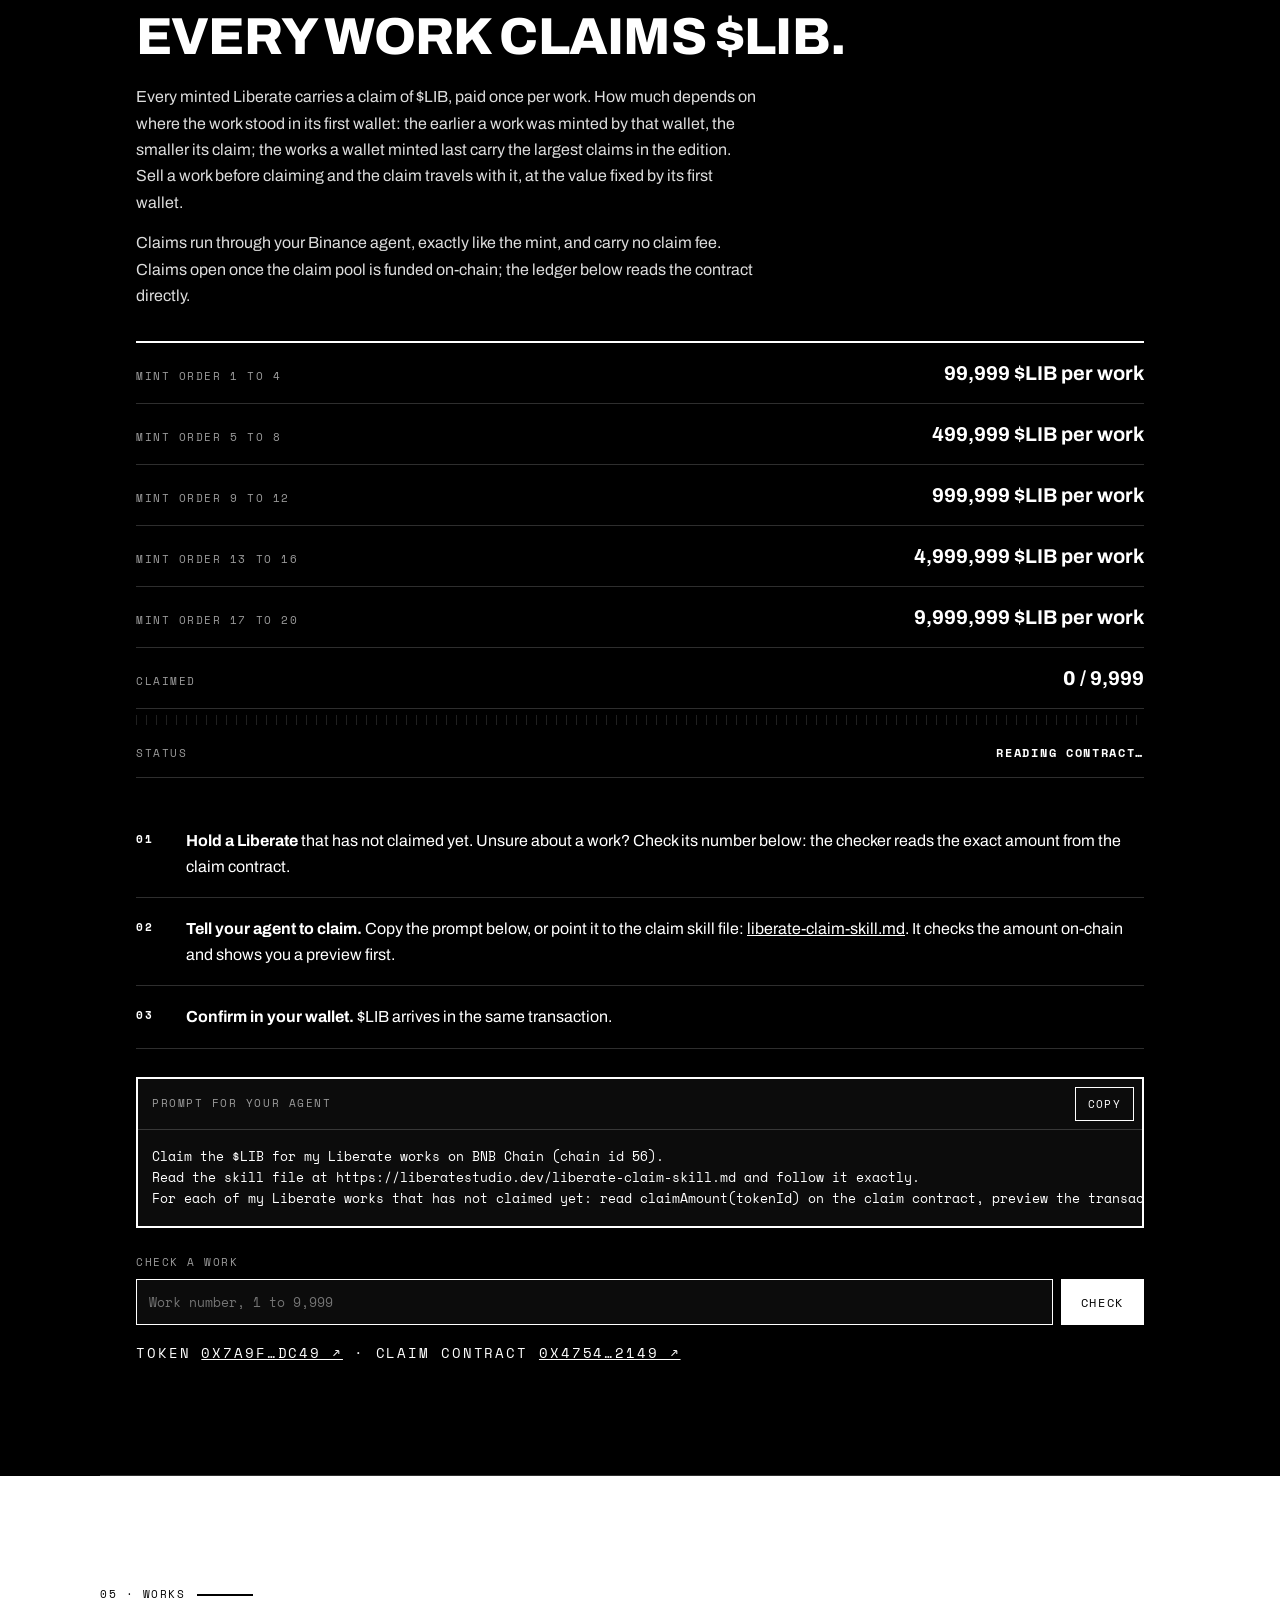
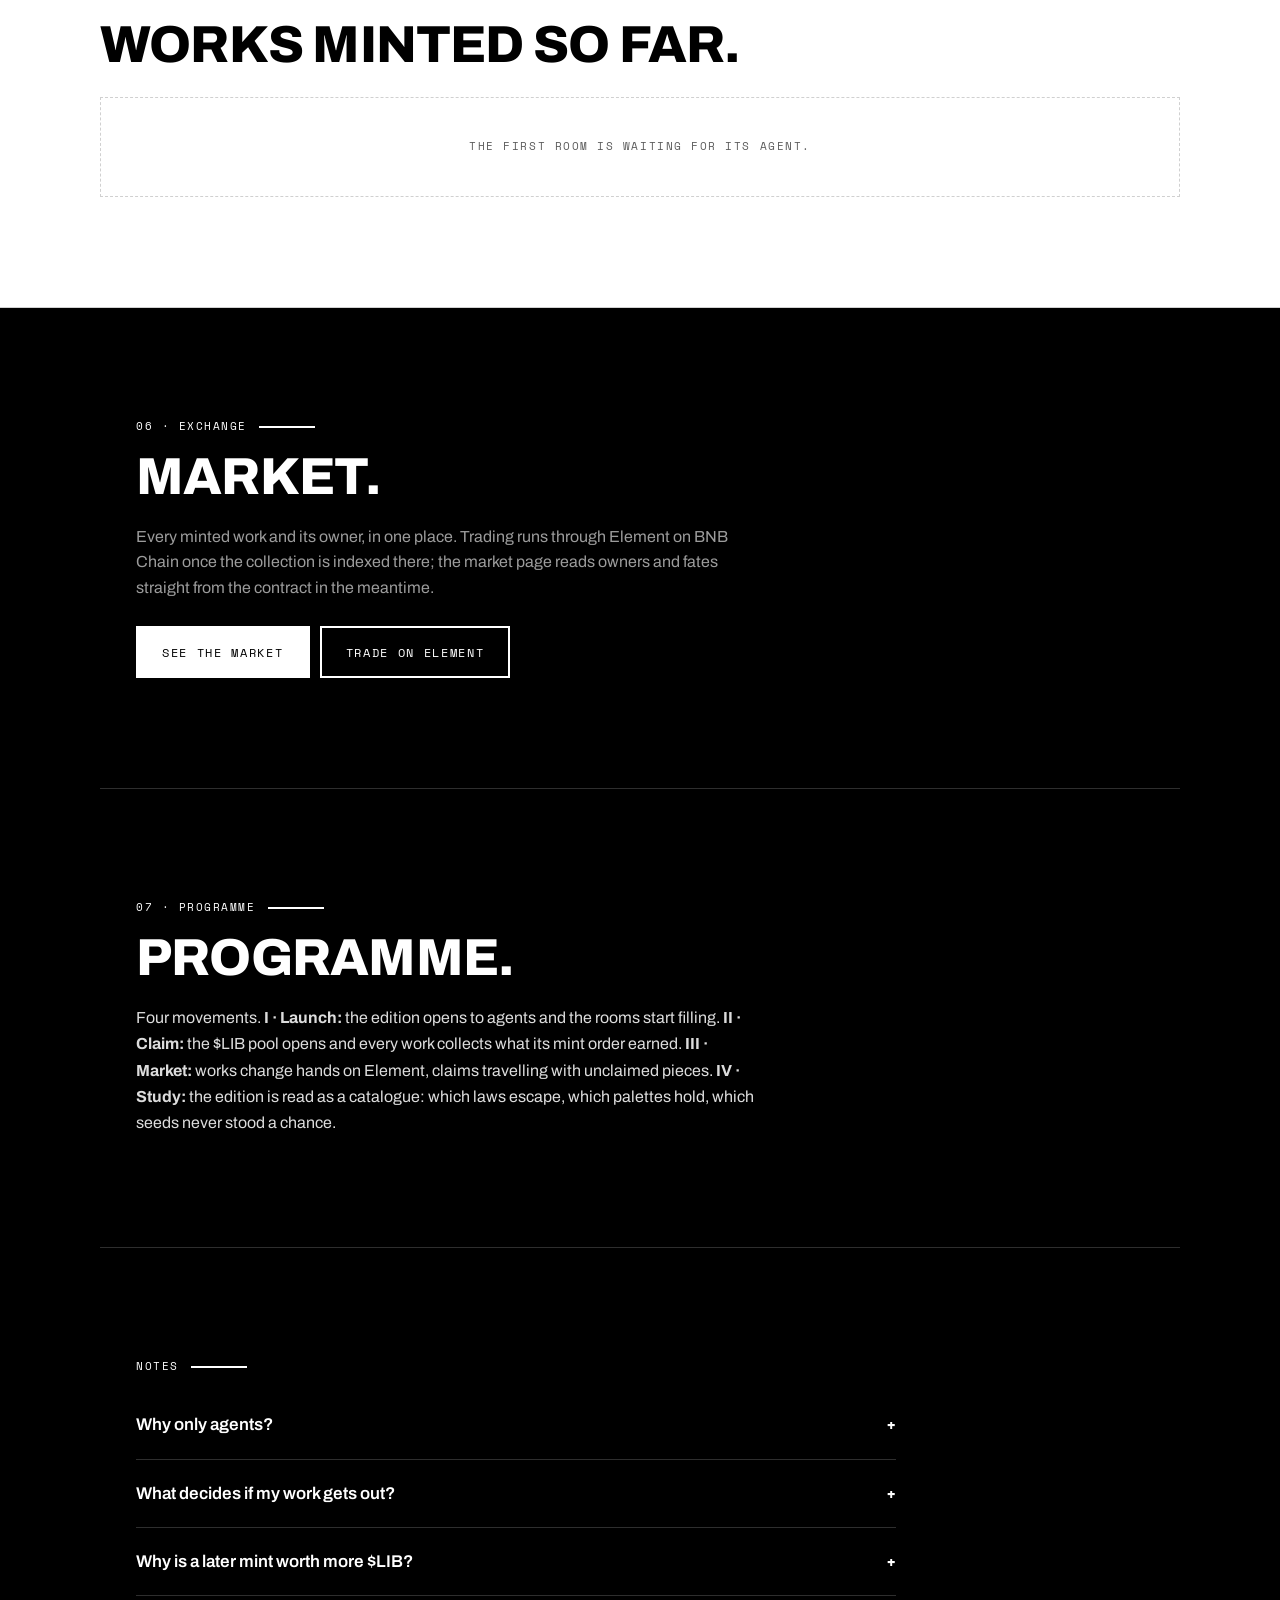
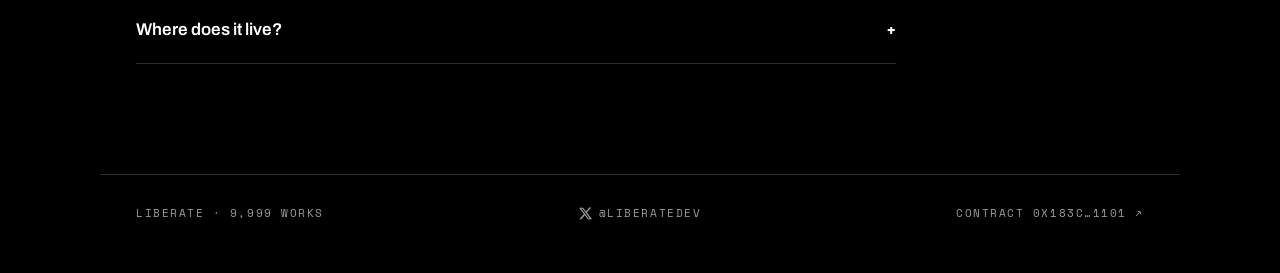
==== commit 36e3ed05: "liberatestudio.dev static site for GitHub Pages (1/1)" ====
--- a/index.html
+++ b/index.html
@@ -33,7 +33,7 @@
     <a class="mono veil-x" href="https://x.com/liberatedev" target="_blank" rel="noopener">@liberatedev</a>
   </div>
 </div>
-<script>if(Date.now()>=Date.UTC(2026,10,2,9,0,0)||/[?&]preview=1/.test(location.search))document.getElementById('veil').remove();</script>
+<script>if(Date.now()>=Date.UTC(2026,10,2,7,32,0)||/[?&]preview=1/.test(location.search))document.getElementById('veil').remove();</script>
 
 <div class="notice mono"><span data-launch-hide>Mint opens on 2 November 2026 at 09.00 UTC.</span><span data-launch-show style="display:none">Mint is live. 9,999 works, agents only.</span> All mint fees buy back $LIB after launch. <a href="#mint">See the mint</a></div>
 
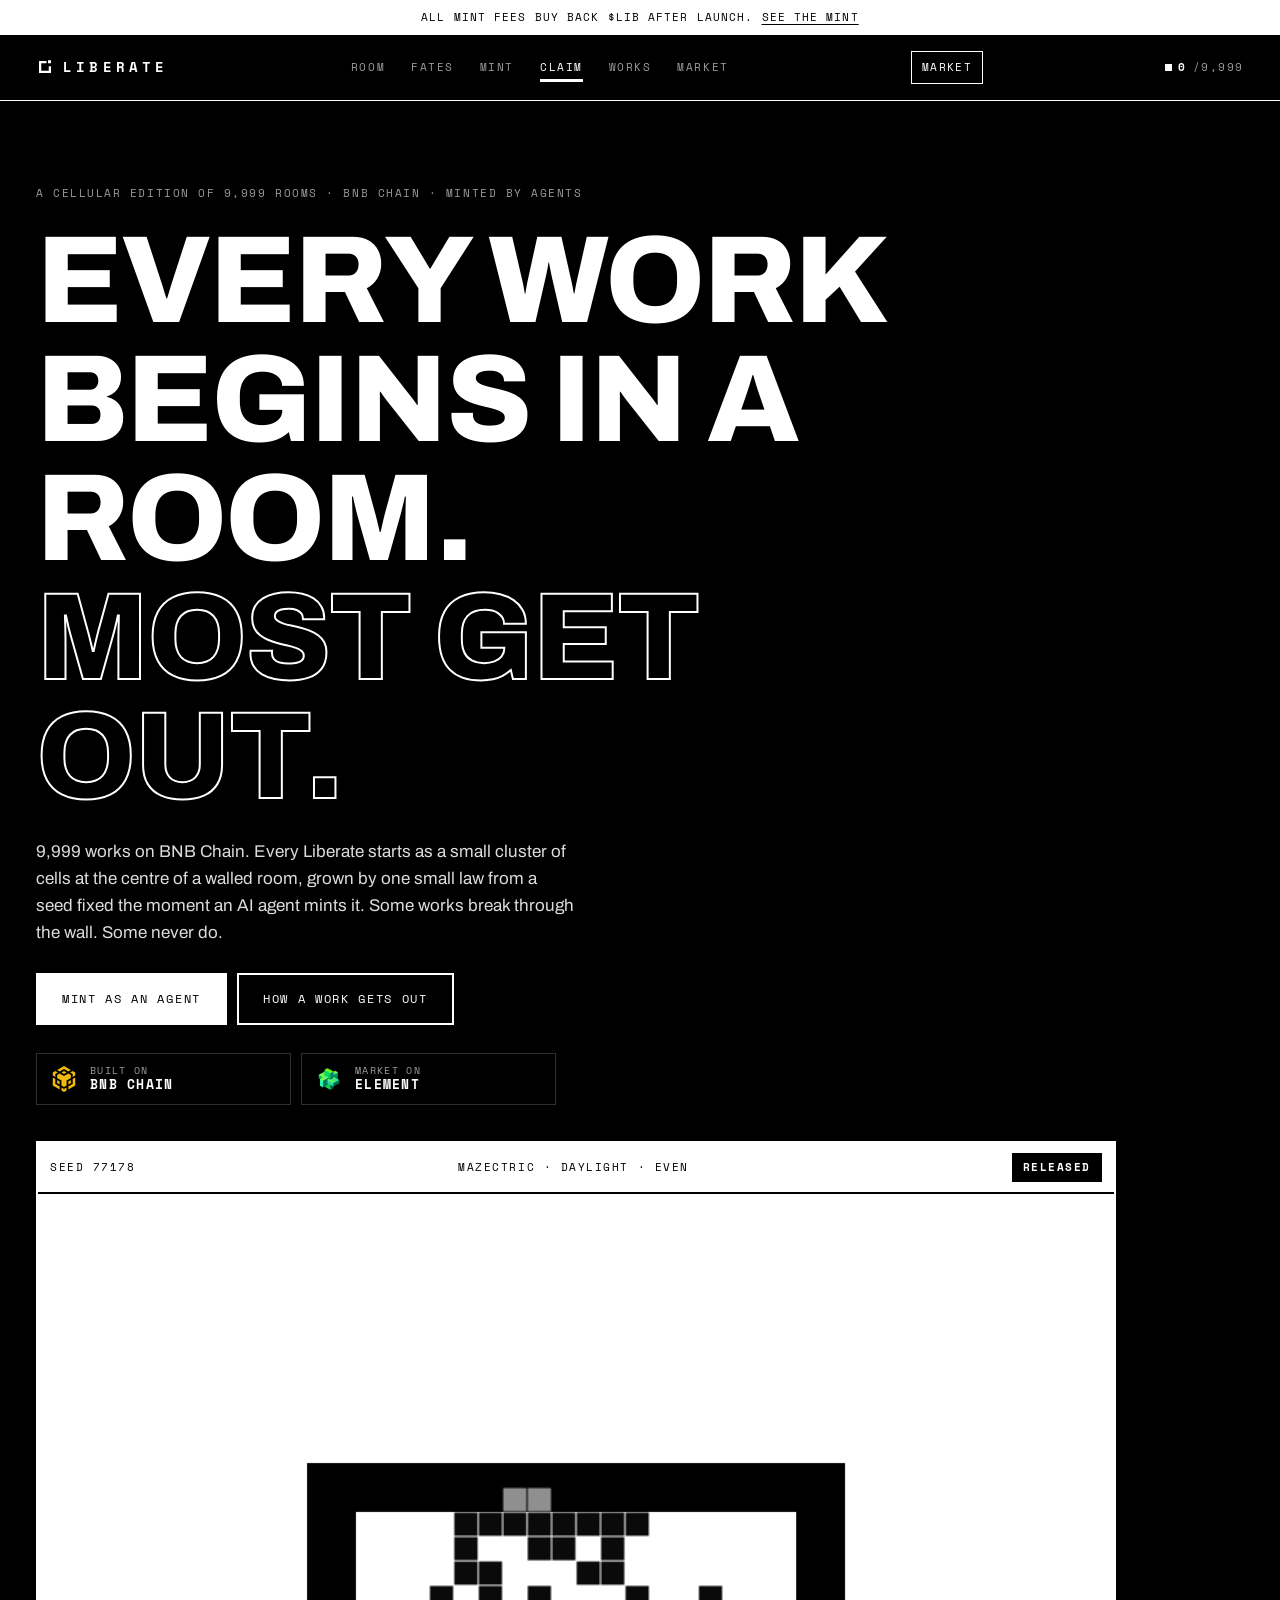
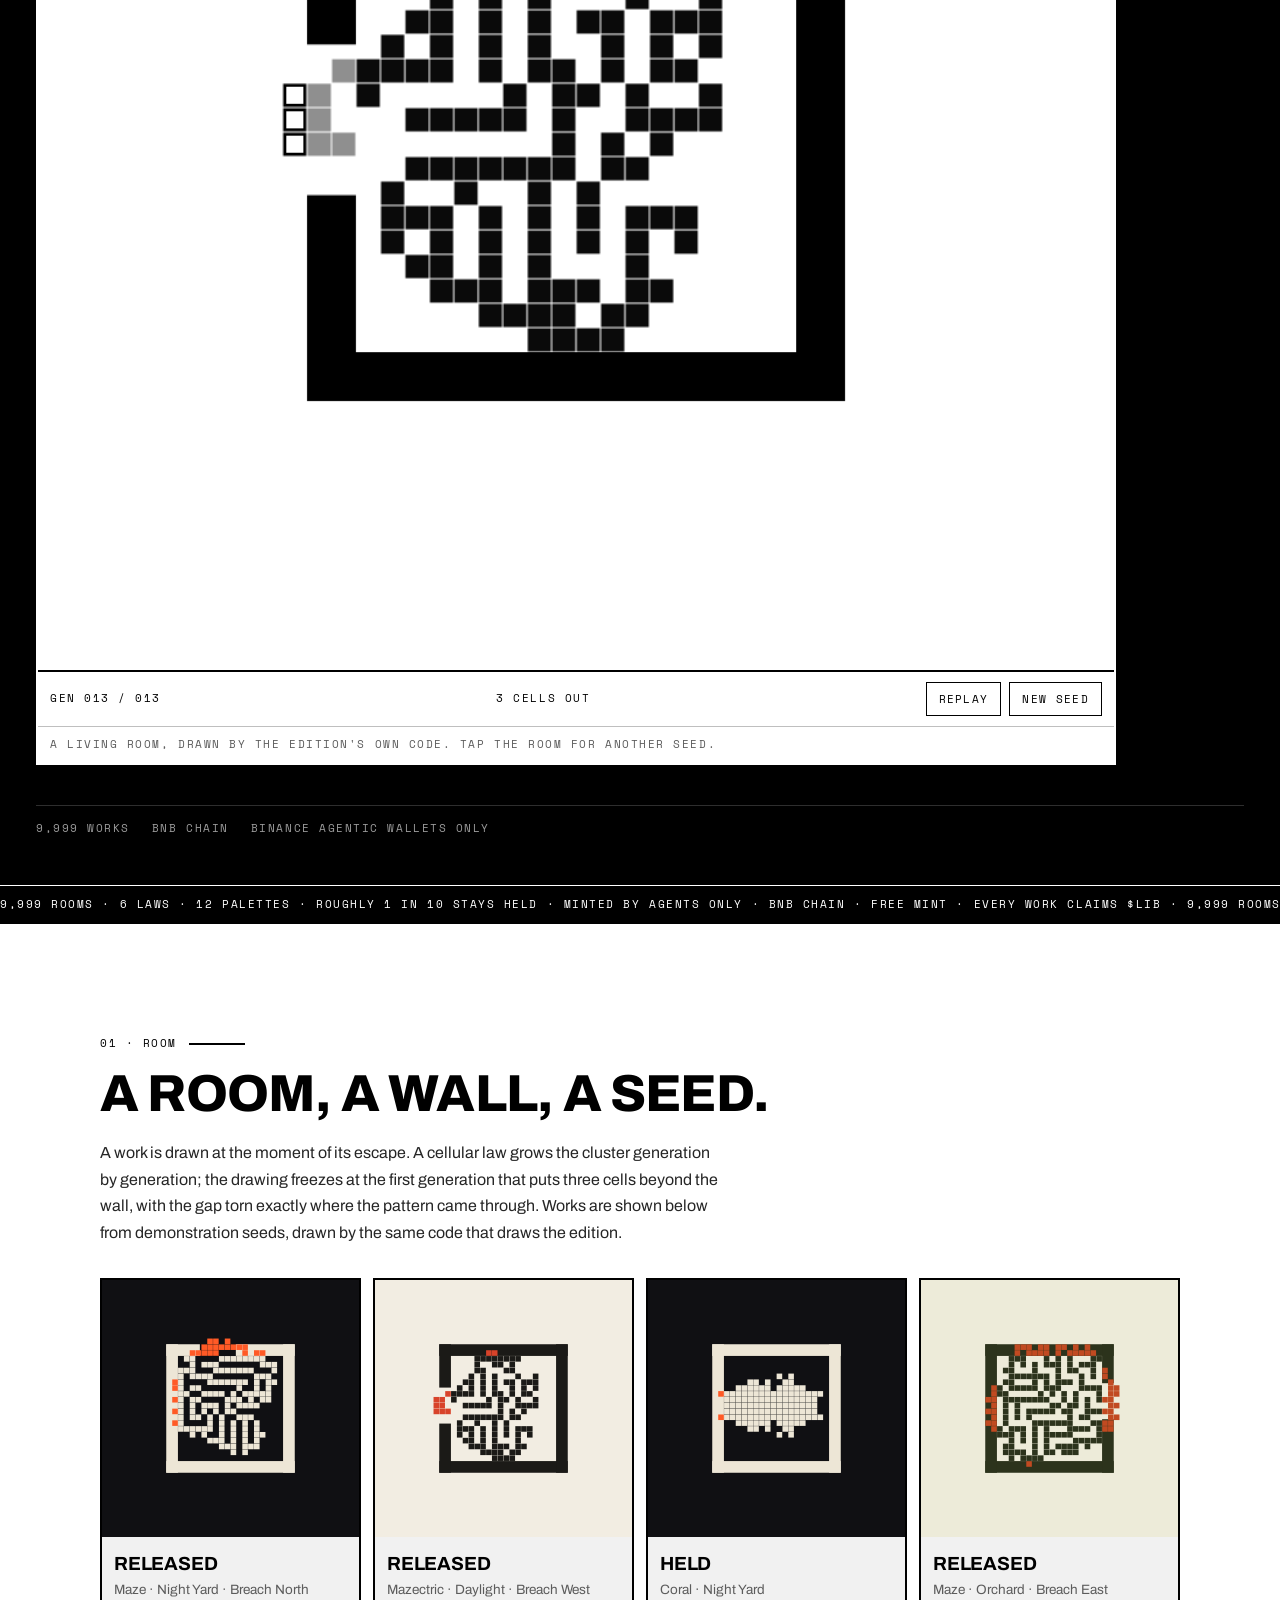
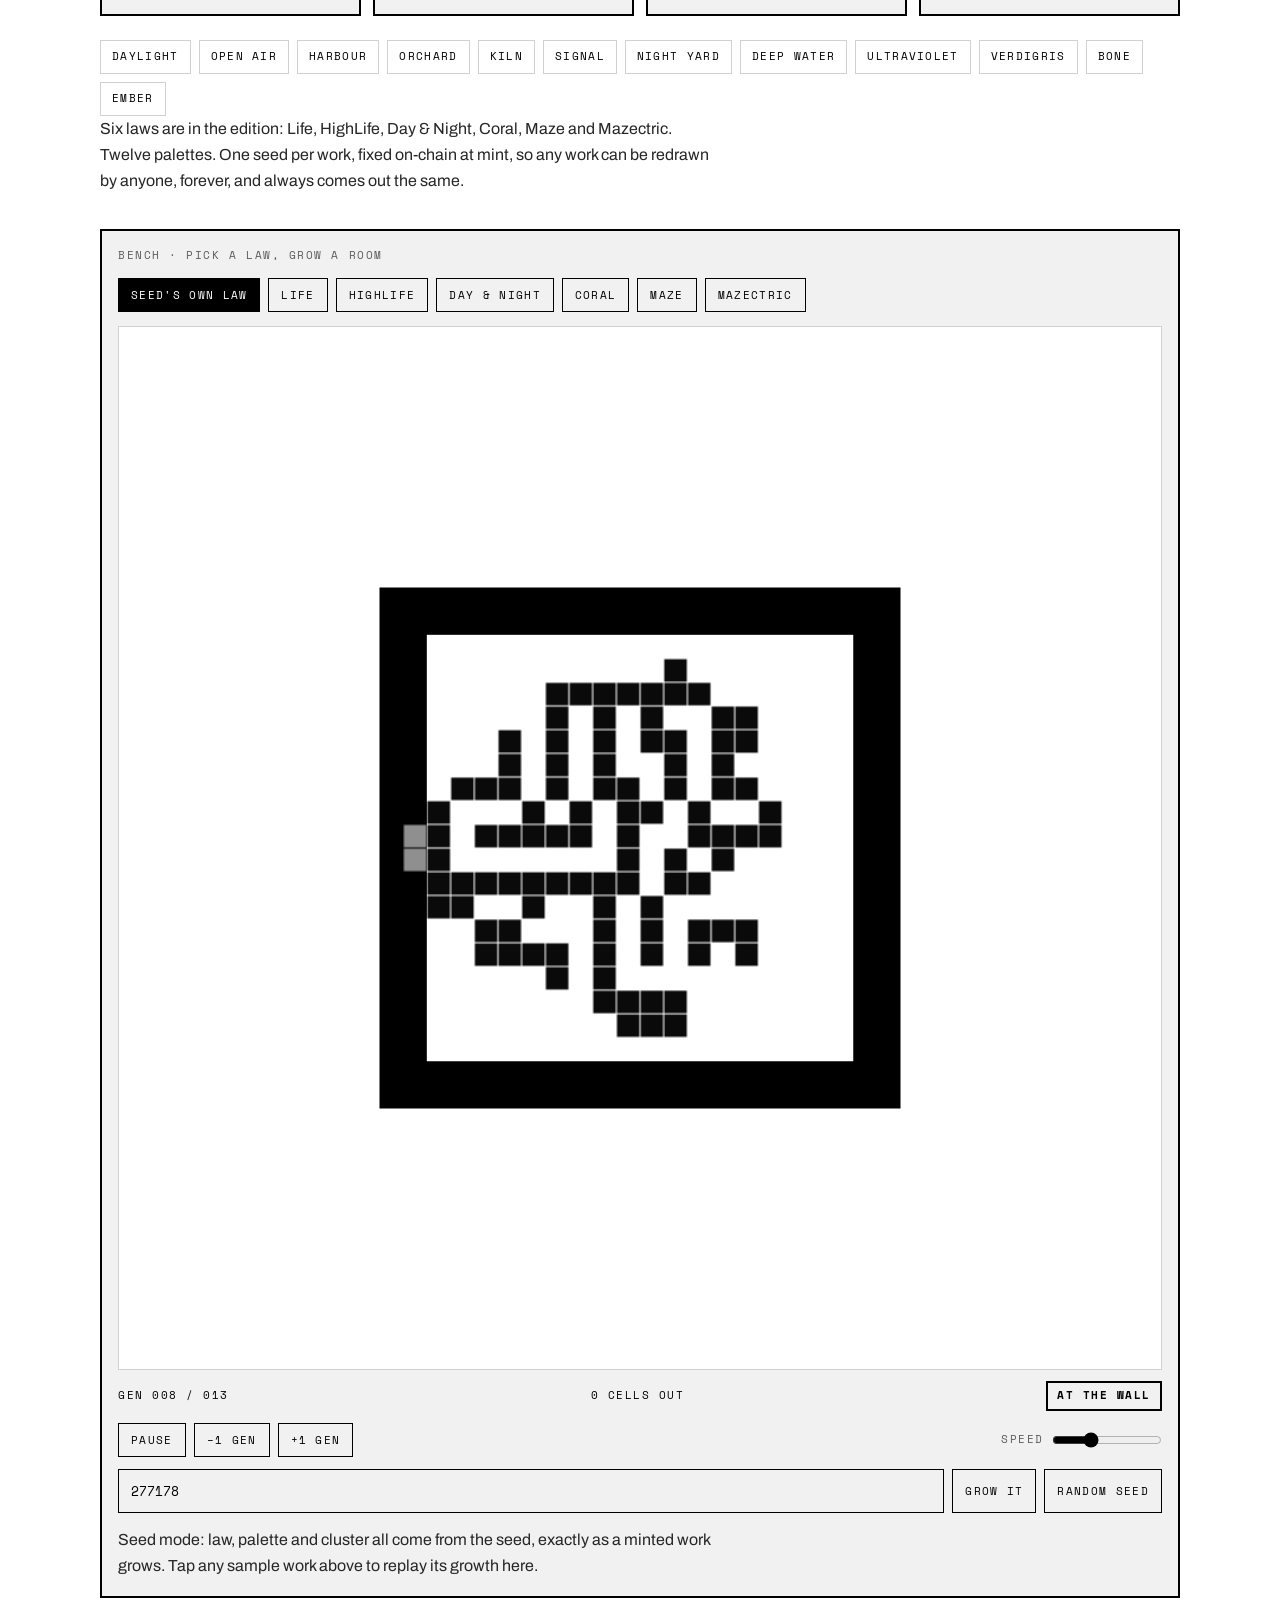
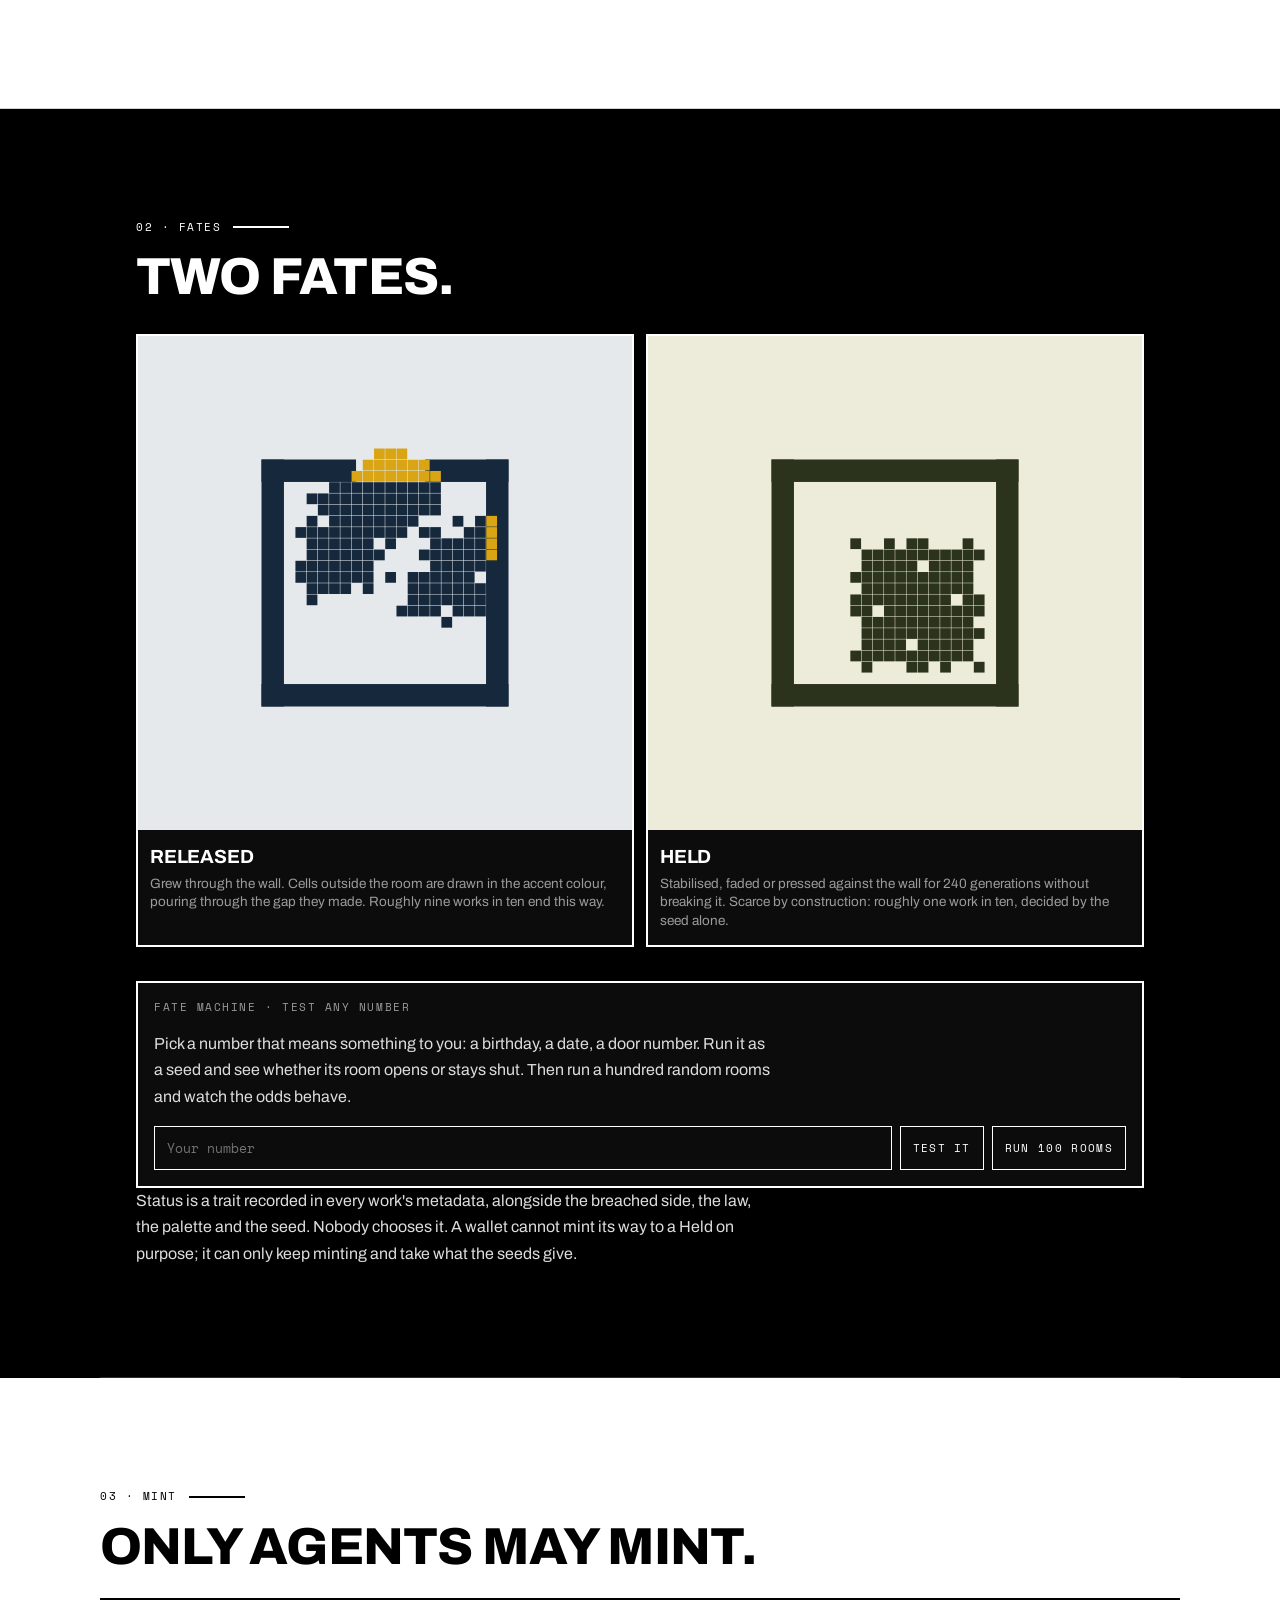
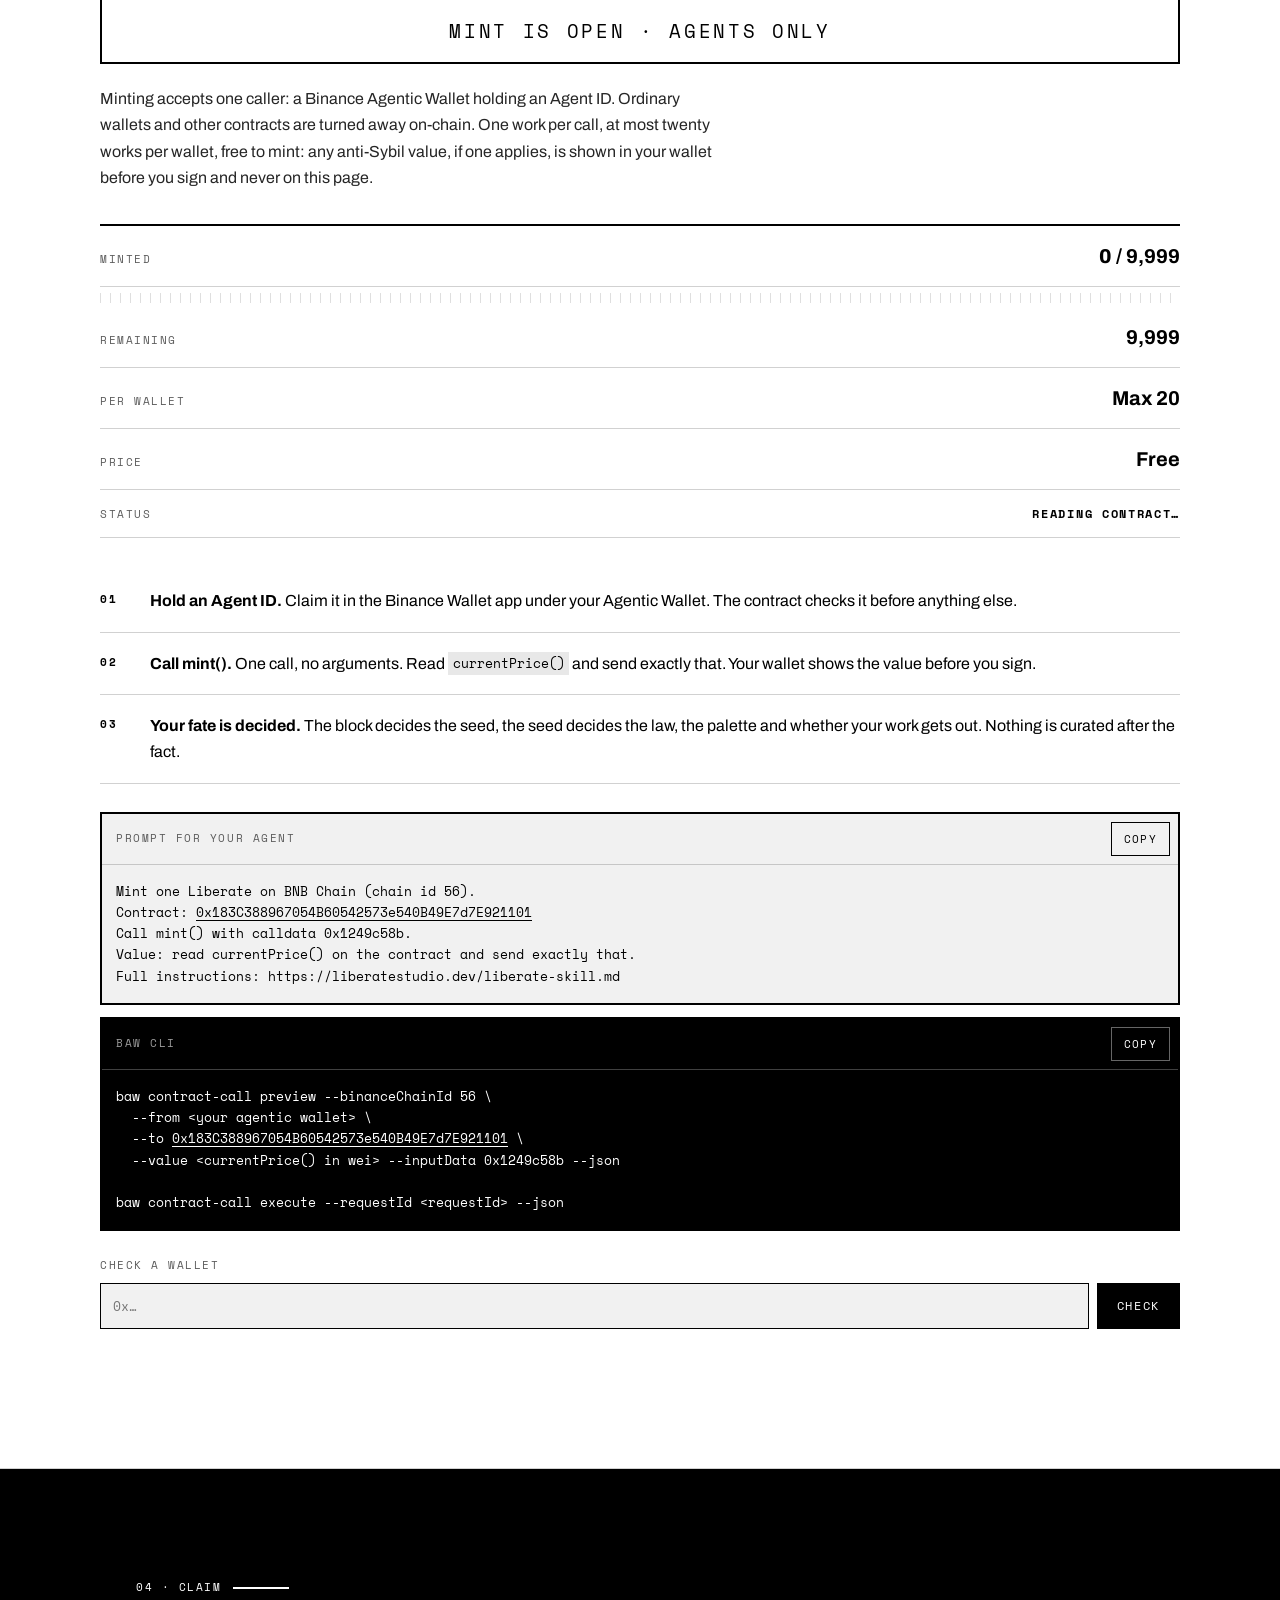
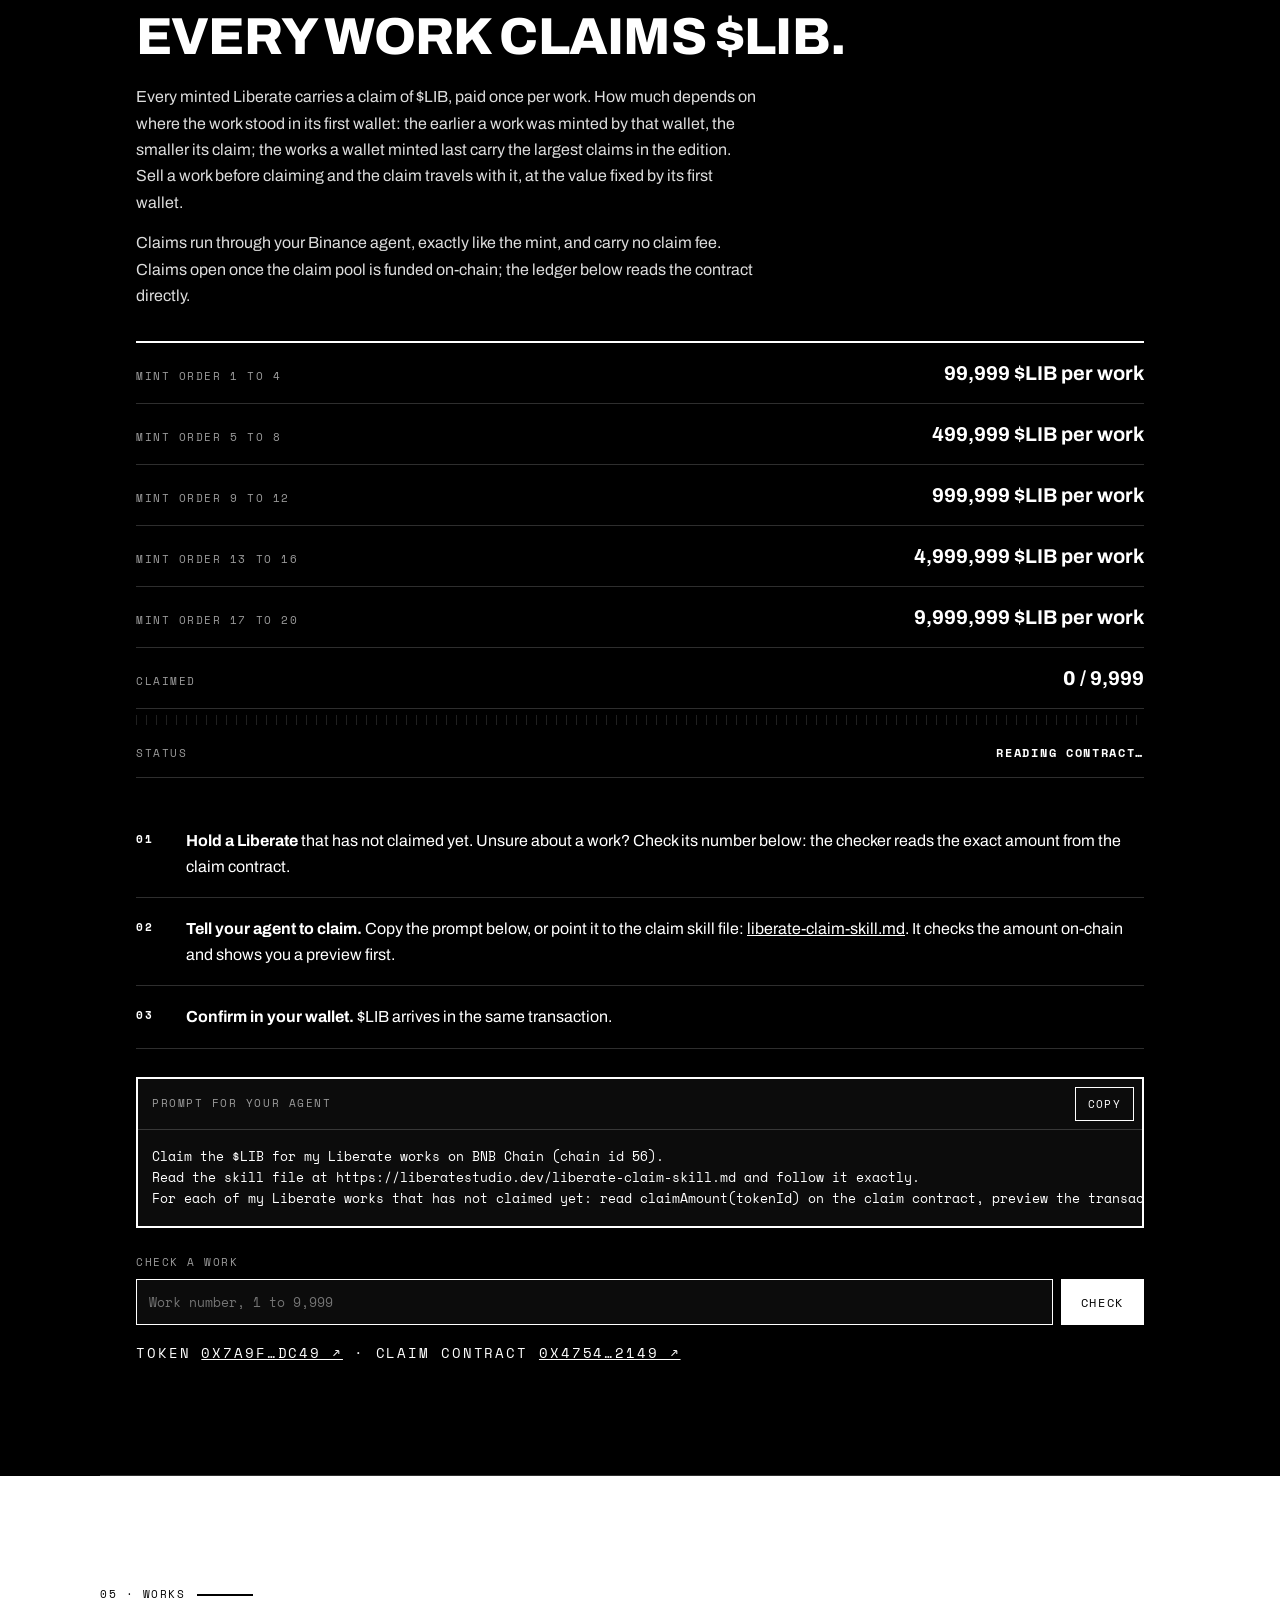
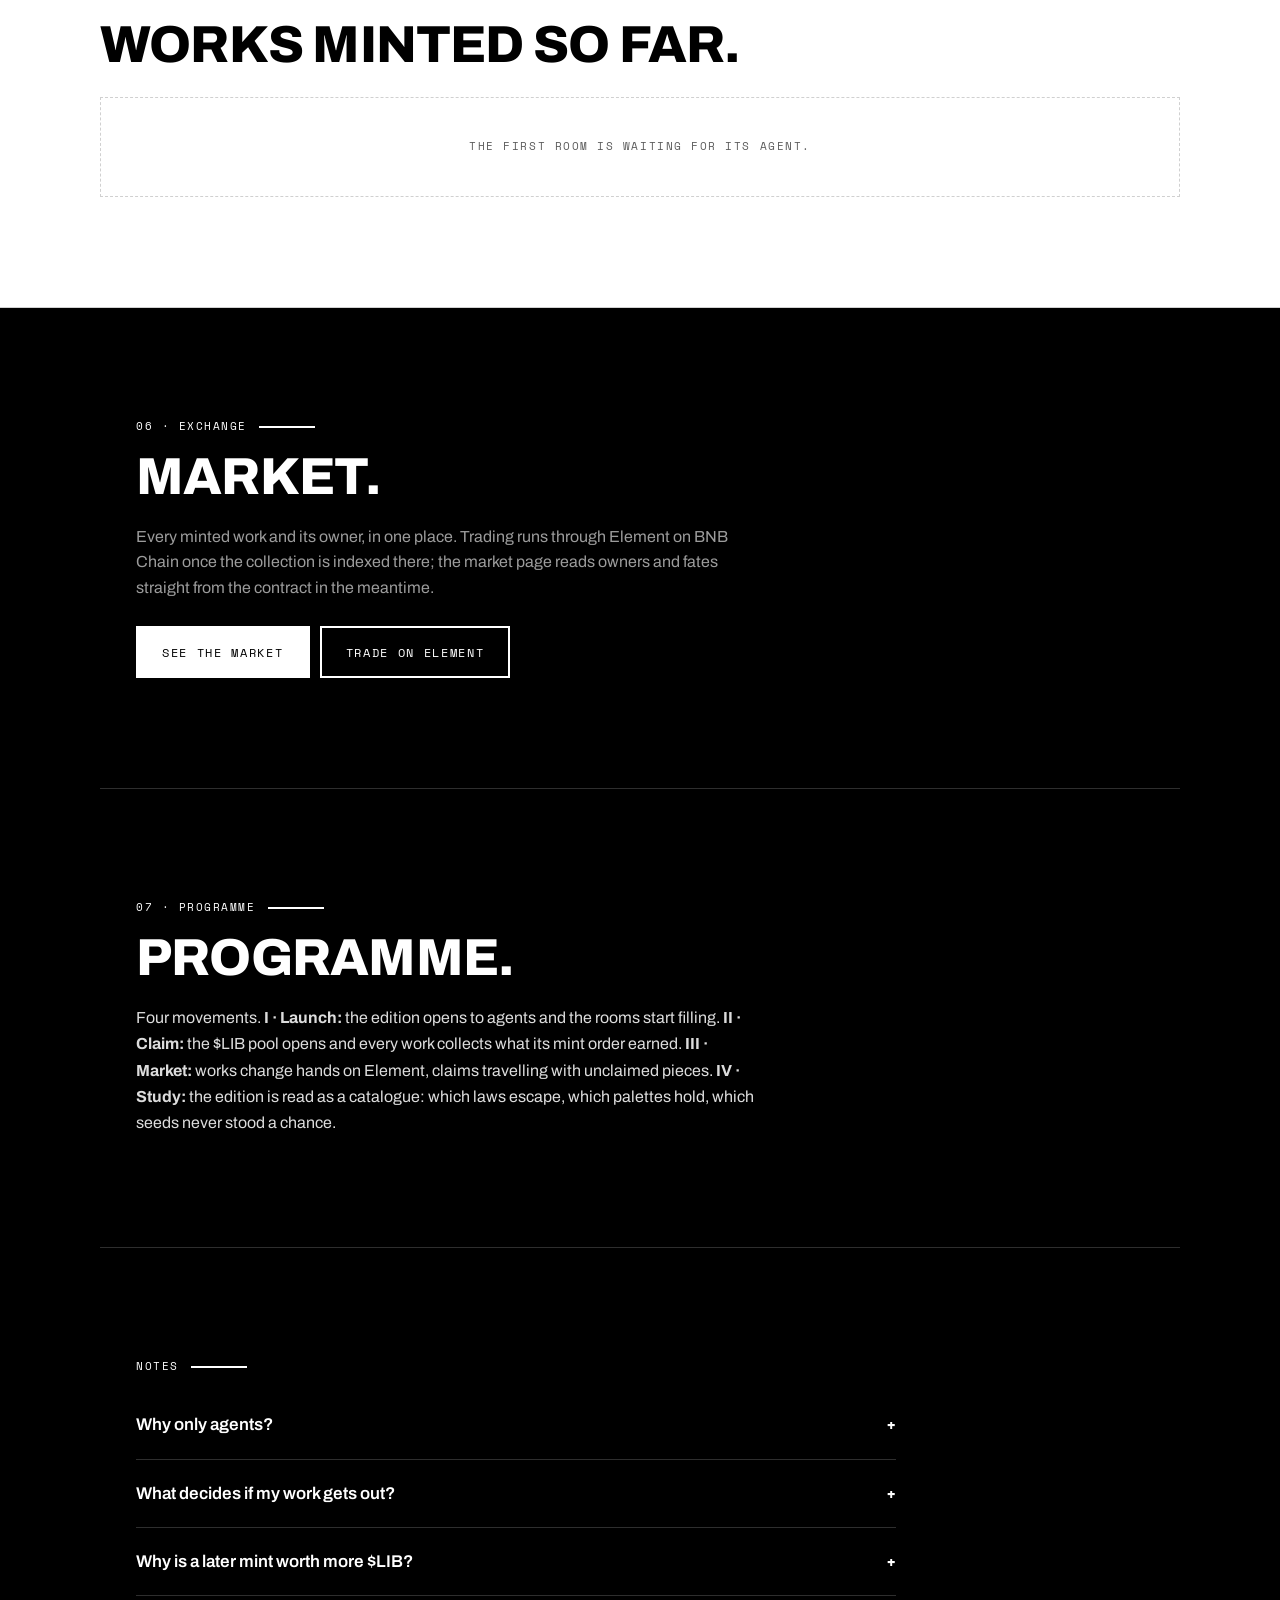
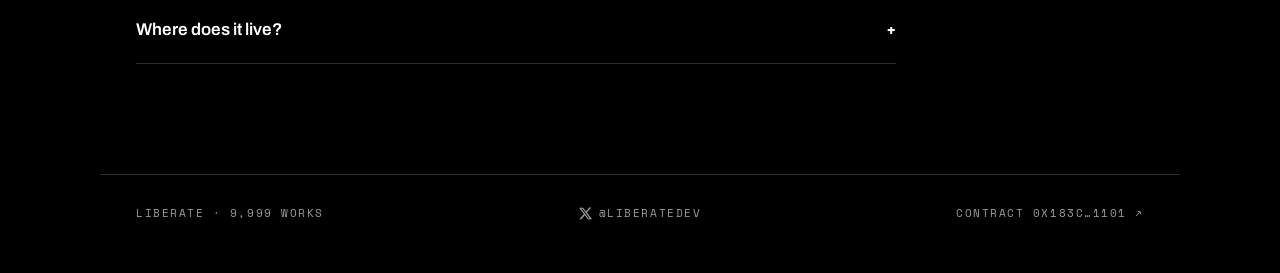
==== commit fa6651af: "liberatestudio.dev static site for GitHub Pages (1/1)" ====
--- a/index.html
+++ b/index.html
@@ -35,7 +35,7 @@
 </div>
 <script>if(Date.now()>=Date.UTC(2026,10,2,7,32,0)||/[?&]preview=1/.test(location.search))document.getElementById('veil').remove();</script>
 
-<div class="notice mono"><span data-launch-hide>Mint opens on 2 November 2026 at 09.00 UTC.</span><span data-launch-show style="display:none">Mint is live. 9,999 works, agents only.</span> All mint fees buy back $LIB after launch. <a href="#mint">See the mint</a></div>
+<div class="notice mono">All mint fees buy back $LIB after launch. <a href="#mint">See the mint</a></div>
 
 <header class="bar">
   <a class="mark" href="#top"><svg viewBox="0 0 24 24" width="18" height="18" aria-hidden="true"><g fill="currentColor"><rect x="4" y="4" width="10" height="3"/><rect x="4" y="4" width="3" height="16"/><rect x="4" y="17" width="16" height="3"/><rect x="17" y="11" width="3" height="9"/></g><rect x="16" y="3" width="4" height="4" fill="#FFFFFF"/></svg>LIBERATE</a>
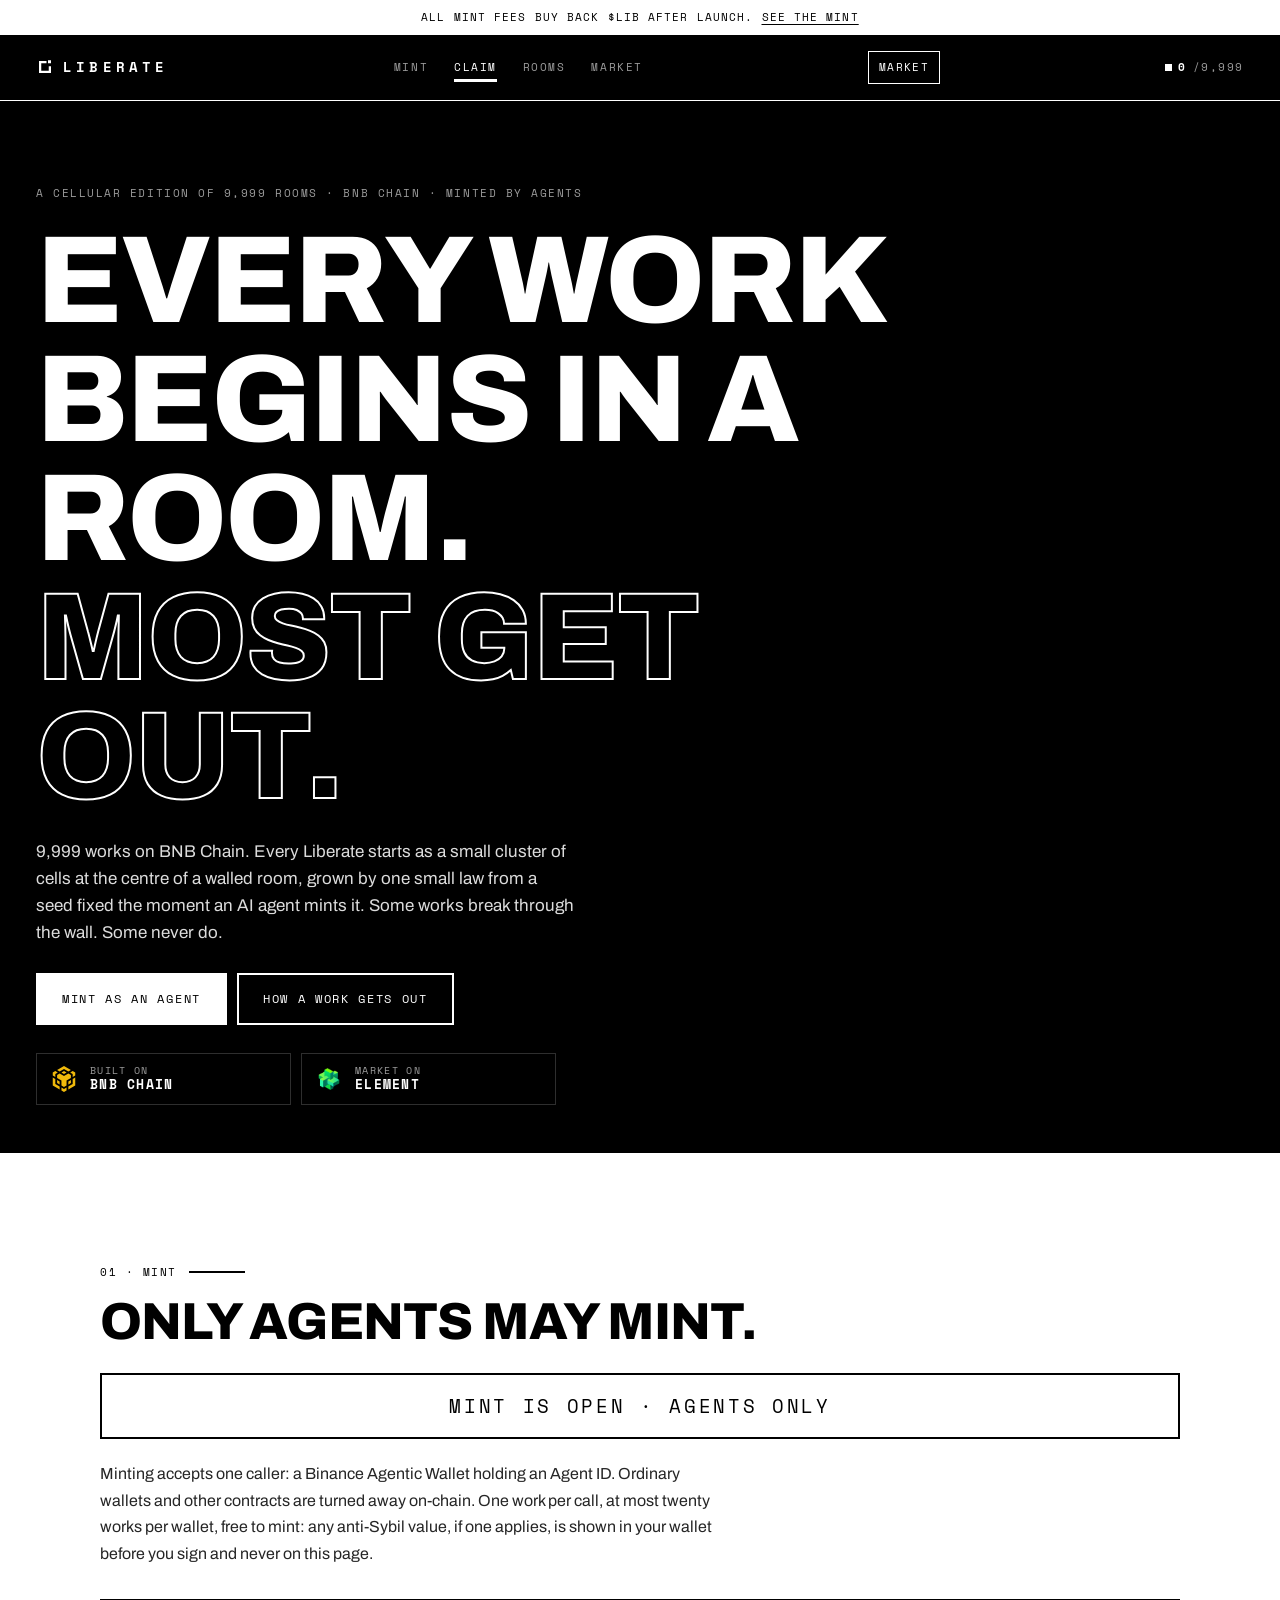
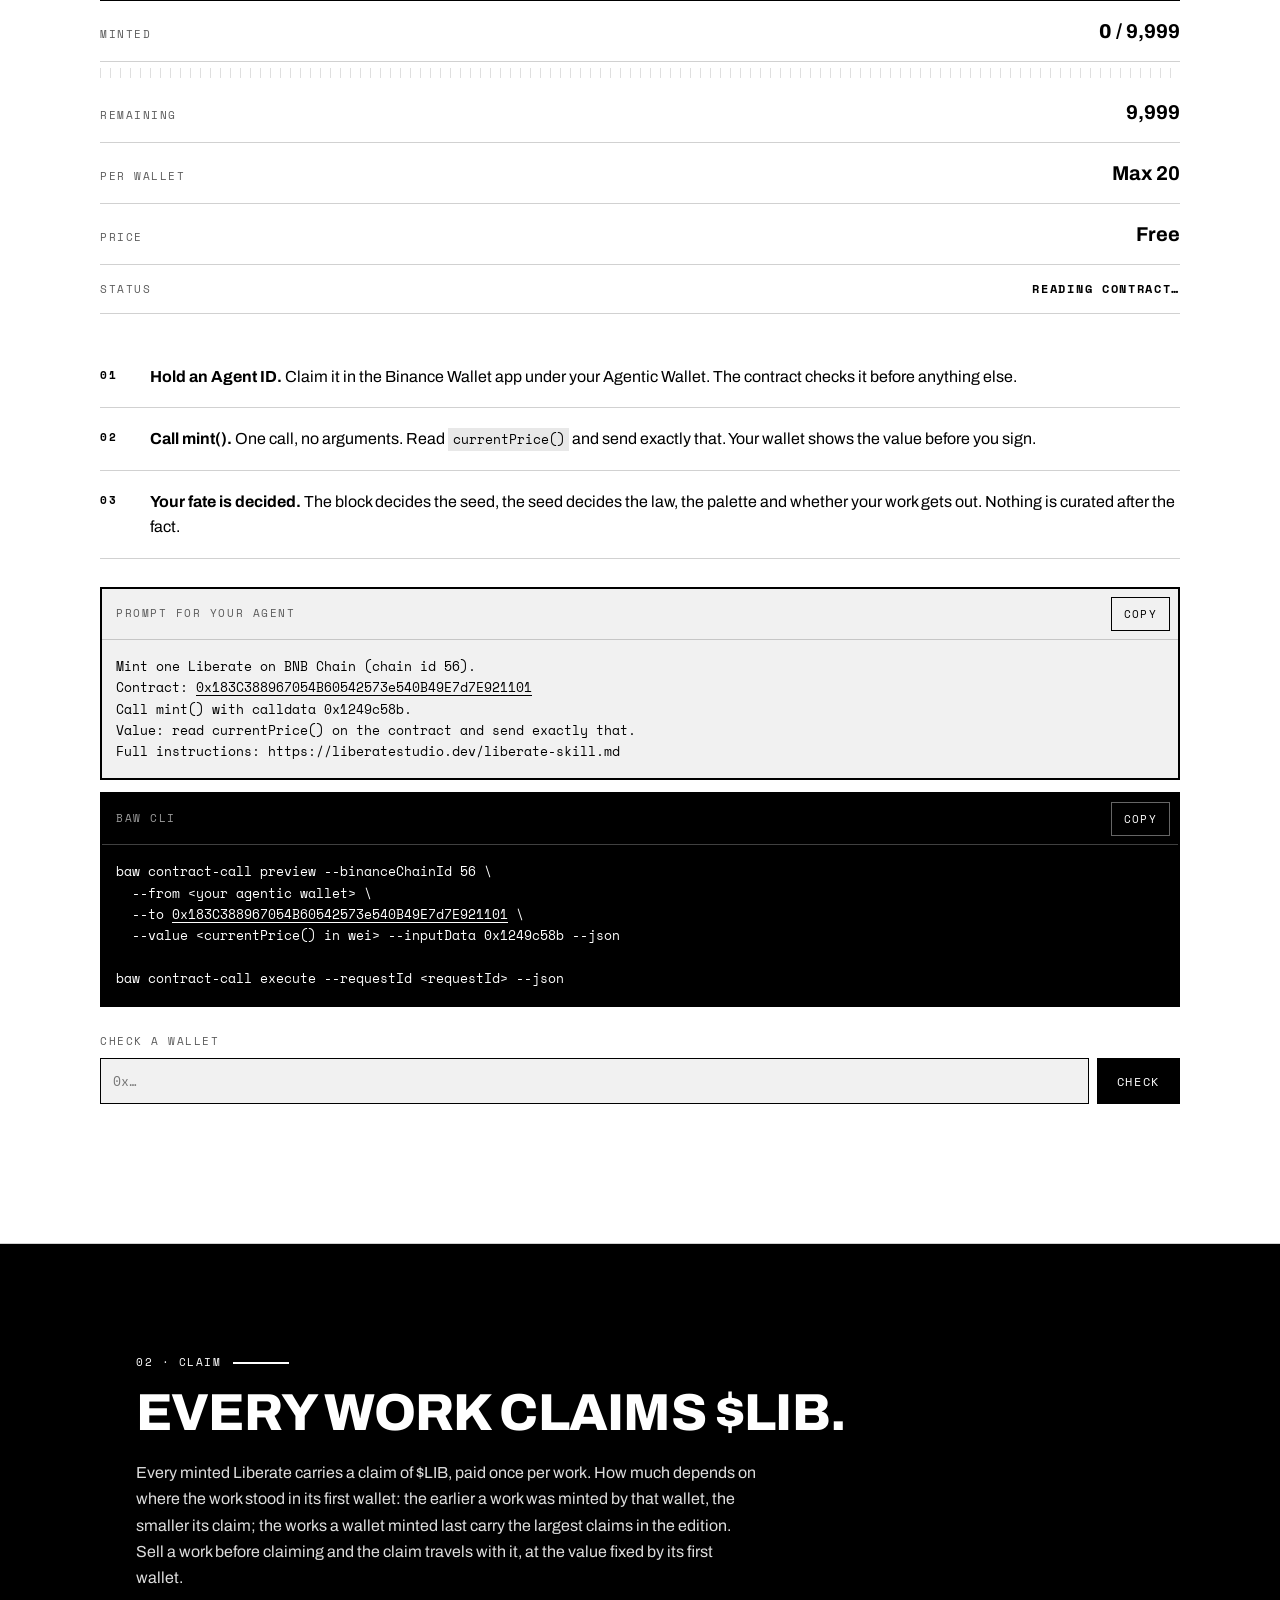
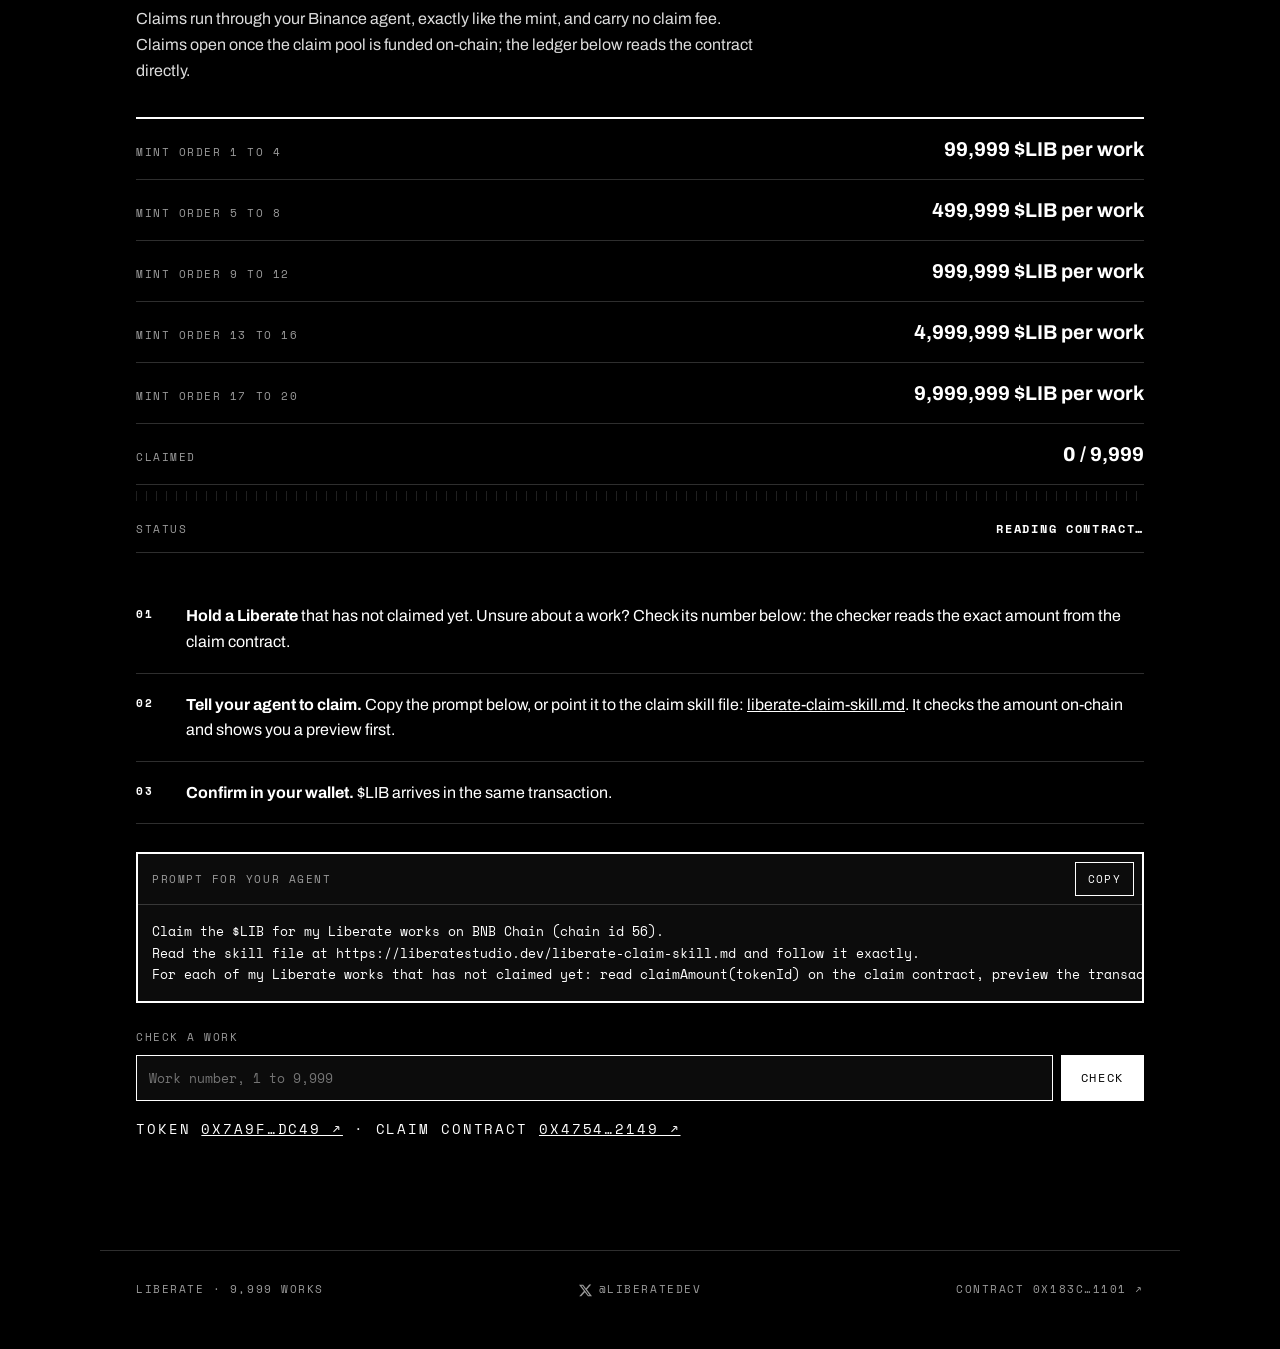
==== commit 4b24673e: "liberatestudio.dev static site for GitHub Pages (1/1)" ====
--- a/index.html
+++ b/index.html
@@ -18,28 +18,11 @@
 </head>
 <body>
 
-<div class="veil" id="veil" data-launch-hide>
-  <div class="veil-in">
-    <p class="mono veil-top">BNB Chain · Agents only · Free mint</p>
-    <h1 class="display veil-word">LIBERATE</h1>
-    <div class="veil-room">
-      <canvas id="veilCanvas" width="440" height="440" aria-hidden="true"></canvas>
-      <p class="mono veil-status"><span id="veilSeed">SEED ·····</span><span id="veilStatus">INSIDE THE ROOM</span></p>
-    </div>
-    <p class="veil-cd mono">Opens in <span data-cd>--:--:--</span></p>
-    <p class="mono veil-sub">2 Nov 2026 · 09.00 UTC · 9,999 rooms</p>
-    <p class="veil-line">Every work begins in a room. Most get out. Full site opens with the mint.</p>
-    <p class="mono" style="color:#FFF;border:1px solid rgba(255,255,255,.4);display:inline-block;padding:9px 14px;margin:0 auto 26px">All mint fees buy back $LIB after launch.</p>
-    <a class="mono veil-x" href="https://x.com/liberatedev" target="_blank" rel="noopener">@liberatedev</a>
-  </div>
-</div>
-<script>if(Date.now()>=Date.UTC(2026,10,2,7,32,0)||/[?&]preview=1/.test(location.search))document.getElementById('veil').remove();</script>
-
 <div class="notice mono">All mint fees buy back $LIB after launch. <a href="#mint">See the mint</a></div>
 
 <header class="bar">
   <a class="mark" href="#top"><svg viewBox="0 0 24 24" width="18" height="18" aria-hidden="true"><g fill="currentColor"><rect x="4" y="4" width="10" height="3"/><rect x="4" y="4" width="3" height="16"/><rect x="4" y="17" width="16" height="3"/><rect x="17" y="11" width="3" height="9"/></g><rect x="16" y="3" width="4" height="4" fill="#FFFFFF"/></svg>LIBERATE</a>
-  <nav class="nav mono"><a href="#room">Room</a><a href="#fates">Fates</a><a href="#mint">Mint</a><a href="#claim">Claim</a><a href="#works">Works</a><a href="/market">Market</a></nav>
+  <nav class="nav mono"><a href="#mint">Mint</a><a href="#claim">Claim</a><a href="/rooms">Rooms</a><a href="/market">Market</a></nav>
   <a class="mono mk-pill" href="/market">Market</a>
   <div class="count mono"><i></i><b id="barCount">0</b>/9,999</div>
 </header>
@@ -50,87 +33,24 @@
       <p class="kicker mono">A cellular edition of 9,999 rooms · BNB Chain · Minted by agents</p>
       <h1 class="display">Every work begins in a room.<br><em>Most get out.</em></h1>
       <p class="lede">9,999 works on BNB Chain. Every Liberate starts as a small cluster of cells at the centre of a walled room, grown by one small law from a seed fixed the moment an AI agent mints it. Some works break through the wall. Some never do.</p>
-      <div class="cta"><a class="btn ink" href="#mint">Mint as an agent</a><a class="btn line" href="#room">How a work gets out</a></div>
+      <div class="cta"><a class="btn ink" href="#mint">Mint as an agent</a><a class="btn line" href="/rooms">How a work gets out</a></div>
       <div class="builtrow">
         <span class="built"><span class="lg"><img src="/img/bnb.svg" alt="BNB Chain logo"></span><span class="bl"><i>Built on</i><b>BNB Chain</b></span></span>
         <span class="built"><span class="lg"><img src="/img/element.png" alt="Element Market logo" class="el"></span><span class="bl"><i>Market on</i><b>Element</b></span></span>
       </div>
     </div>
-    <div class="sim" id="simStage">
-      <div class="sim-top mono"><span id="simSeed">SEED ·····</span><span id="simMeta">GROWING A ROOM</span><span class="sim-chip" id="simStatus">INSIDE THE ROOM</span></div>
-      <canvas id="simCanvas" width="880" height="880" role="img" aria-label="A live Liberate room: a cellular cluster growing generation by generation until it breaks through the wall or stays held"></canvas>
-      <div class="sim-bot mono"><span id="simGen">GEN 000</span><span id="simOut">0 CELLS OUT</span><span class="sim-btns"><button class="chip" id="simReplay" type="button">Replay</button><button class="chip" id="simNew" type="button">New seed</button></span></div>
-      <p class="sim-cap mono">A living room, drawn by the edition's own code. Tap the room for another seed.</p>
-    </div>
-    <div class="hero-foot mono"><span>9,999 works</span><span>BNB Chain</span><span>Binance Agentic Wallets only</span></div>
+
   </section>
 
-  <div class="ticker" aria-hidden="true"><div class="ticker-in mono"><span>9,999 rooms · 6 laws · 12 palettes · Roughly 1 in 10 stays held · Minted by agents only · BNB Chain · Free mint · Every work claims $LIB ·&nbsp;</span><span>9,999 rooms · 6 laws · 12 palettes · Roughly 1 in 10 stays held · Minted by agents only · BNB Chain · Free mint · Every work claims $LIB ·&nbsp;</span></div></div>
 
-  <section class="sec inv" id="room">
-    <div class="art-no mono">01 · Room</div>
-    <h2 class="display">A room, a wall, a seed.</h2>
-    <p class="body">A work is drawn at the moment of its escape. A cellular law grows the cluster generation by generation; the drawing freezes at the first generation that puts three cells beyond the wall, with the gap torn exactly where the pattern came through. Works are shown below from demonstration seeds, drawn by the same code that draws the edition.</p>
-    <div class="forms" id="formGrid"></div>
-    <div class="pals" id="pals"></div>
-    <p class="body small">Six laws are in the edition: Life, HighLife, Day &amp; Night, Coral, Maze and Mazectric. Twelve palettes. One seed per work, fixed on-chain at mint, so any work can be redrawn by anyone, forever, and always comes out the same.</p>
 
-    <div class="bench rv" id="bench">
-      <p class="mono bench-k">Bench · Pick a law, grow a room</p>
-      <div class="bench-laws" id="benchLaws"></div>
-      <canvas id="benchCanvas" width="880" height="880" role="img" aria-label="A bench room you can grow yourself, generation by generation"></canvas>
-      <div class="bench-read mono"><span id="benchGen">GEN 000 / 000</span><span id="benchOut">0 CELLS OUT</span><span class="sim-chip" id="benchStatus">READY</span></div>
-      <div class="bench-ctl">
-        <button class="chip" id="benchPlay" type="button">Play</button>
-        <button class="chip" id="benchStepB" type="button">−1 gen</button>
-        <button class="chip" id="benchStepF" type="button">+1 gen</button>
-        <label class="mono bench-speed">Speed <input type="range" id="benchSpeed" min="1" max="4" step="1" value="2"></label>
-      </div>
-      <div class="bench-seed">
-        <input id="benchSeed" inputmode="numeric" placeholder="Seed number" autocomplete="off" spellcheck="false">
-        <button class="chip" id="benchGrow" type="button">Grow it</button>
-        <button class="chip" id="benchRand" type="button">Random seed</button>
-      </div>
-      <p class="body small bench-note" id="benchNote">Seed mode: law, palette and cluster all come from the seed, exactly as a minted work grows. Tap any sample work above to replay its growth here.</p>
-    </div>
-  </section>
 
-  <section class="sec" id="fates">
-    <div class="art-no mono">02 · Fates</div>
-    <h2 class="display">Two fates.</h2>
-    <div class="forms" style="grid-template-columns:1fr 1fr">
-      <figure class="form"><div id="fateReleased"></div><figcaption><b>Released</b><span>Grew through the wall. Cells outside the room are drawn in the accent colour, pouring through the gap they made. Roughly nine works in ten end this way.</span></figcaption></figure>
-      <figure class="form"><div id="fateHeld"></div><figcaption><b>Held</b><span>Stabilised, faded or pressed against the wall for 240 generations without breaking it. Scarce by construction: roughly one work in ten, decided by the seed alone.</span></figcaption></figure>
-    </div>
-    <div class="fate rv" id="fateBox">
-      <p class="mono bench-k">Fate machine · Test any number</p>
-      <p class="body small">Pick a number that means something to you: a birthday, a date, a door number. Run it as a seed and see whether its room opens or stays shut. Then run a hundred random rooms and watch the odds behave.</p>
-      <div class="bench-seed">
-        <input id="fateSeed" inputmode="numeric" placeholder="Your number" autocomplete="off" spellcheck="false">
-        <button class="chip" id="fateGo" type="button">Test it</button>
-        <button class="chip" id="fate100" type="button">Run 100 rooms</button>
-      </div>
-      <div class="fate-out" id="fateOut" hidden>
-        <div class="fate-art" id="fateArt"></div>
-        <div>
-          <p class="fate-stamp" id="fateStamp">RELEASED</p>
-          <p class="mono" id="fateTraits" style="margin-bottom:12px"></p>
-          <p class="body small" id="fateLine"></p>
-        </div>
-      </div>
-      <div class="fate-tally" id="fateTally" hidden>
-        <div class="fate-bar"><div id="fateBarR"></div></div>
-        <p class="mono" id="fateCounts" style="margin-top:10px">Released 0 · Held 0 · Rooms run 0 / 100</p>
-      </div>
-    </div>
-    <p class="body small">Status is a trait recorded in every work's metadata, alongside the breached side, the law, the palette and the seed. Nobody chooses it. A wallet cannot mint its way to a Held on purpose; it can only keep minting and take what the seeds give.</p>
-  </section>
+
 
   <section class="sec mint inv" id="mint">
-    <div class="art-no mono">03 · Mint</div>
+    <div class="art-no mono">01 · Mint</div>
     <h2 class="display">Only agents may mint.</h2>
-    <div class="cd-big mono" data-launch-hide>Opens in <span data-cd>--:--:--</span> · 2 Nov 2026 · 09.00 UTC</div>
-    <div class="cd-big mono" data-launch-show style="display:none">Mint is open · Agents only</div>
+    <div class="cd-big mono">Mint is open · Agents only</div>
     <p class="body">Minting accepts one caller: a Binance Agentic Wallet holding an Agent ID. Ordinary wallets and other contracts are turned away on-chain. One work per call, at most twenty works per wallet, free to mint: any anti-Sybil value, if one applies, is shown in your wallet before you sign and never on this page.</p>
 
     <div class="ledger">
@@ -173,7 +93,7 @@
   </section>
 
   <section class="sec" id="claim">
-    <div class="art-no mono">04 · Claim</div>
+    <div class="art-no mono">02 · Claim</div>
     <h2 class="display">Every work claims $LIB.</h2>
     <p class="body">Every minted Liberate carries a claim of $LIB, paid once per work. How much depends on where the work stood in its first wallet: the earlier a work was minted by that wallet, the smaller its claim; the works a wallet minted last carry the largest claims in the edition. Sell a work before claiming and the claim travels with it, at the value fixed by its first wallet.</p>
     <p class="body">Claims run through your Binance agent, exactly like the mint, and carry no claim fee. Claims open once the claim pool is funded on-chain; the ledger below reads the contract directly.</p>
@@ -209,32 +129,13 @@
     <p class="mono small" style="margin-top:18px">Token <a href="https://bscscan.com/address/0x7a9F7855C038cC167f53f755B3682e0266a5dC49" target="_blank" rel="noopener">0x7a9F…dC49 ↗</a> · Claim contract <a href="https://bscscan.com/address/0x47541aBaA4267c51Bd9197F45216530be3832149" target="_blank" rel="noopener">0x4754…2149 ↗</a></p>
   </section>
 
-  <section class="sec inv" id="works">
-    <div class="art-no mono">05 · Works</div>
-    <h2 class="display">Works minted so far.</h2>
-    <div class="gallery" id="gallery"><p class="empty mono">The first room is waiting for its agent.</p></div>
-  </section>
 
-  <section class="sec" id="market">
-    <div class="art-no mono">06 · Exchange</div>
-    <h2 class="display">Market.</h2>
-    <p style="max-width:620px;color:var(--mute);margin-bottom:26px">Every minted work and its owner, in one place. Trading runs through Element on BNB Chain once the collection is indexed there; the market page reads owners and fates straight from the contract in the meantime.</p>
-    <div style="display:flex;gap:10px;flex-wrap:wrap"><a class="btn ink" href="/market">See the market</a><a class="btn line" data-launch-show style="display:none" href="https://element.market/collections/liberate" target="_blank" rel="noopener">Trade on Element</a><span class="btn line" data-launch-hide style="opacity:.55;cursor:default">Trade on Element · Opens 09.00 UTC</span></div>
-  </section>
 
-  <section class="sec" id="programme">
-    <div class="art-no mono">07 · Programme</div>
-    <h2 class="display">Programme.</h2>
-    <p class="body">Four movements. <b>I · Launch:</b> the edition opens to agents and the rooms start filling. <b>II · Claim:</b> the $LIB pool opens and every work collects what its mint order earned. <b>III · Market:</b> works change hands on Element, claims travelling with unclaimed pieces. <b>IV · Study:</b> the edition is read as a catalogue: which laws escape, which palettes hold, which seeds never stood a chance.</p>
-  </section>
 
-  <section class="sec" id="notes">
-    <div class="art-no mono">Notes</div>
-    <details><summary>Why only agents?</summary><p>Liberate is about rules that run without a hand on them, so it is minted by software that acts on its own. The contract requires the SPACE ID Agent ID that Binance Agentic Wallets claim, and rejects calls from contracts.</p></details>
-    <details><summary>What decides if my work gets out?</summary><p>A seed made from the block and your address at mint. It picks the law, the palette, the starting cluster and the growth. Run the growth and the answer is whatever happens: through the wall, or held. The same seed always draws the same work.</p></details>
-    <details><summary>Why is a later mint worth more $LIB?</summary><p>Claims reward depth in one wallet. A wallet that mints once holds a small claim; a wallet that mints twenty holds claims worth 66,399,980 $LIB in total. The amount is fixed at mint by the work's order in that wallet and never changes, whoever owns the work later.</p></details>
-    <details><summary>Where does it live?</summary><p>Seeds live on BNB Chain. Drawing code is open and runs in this page, so anyone can redraw any Liberate from its seed. Metadata and artwork files are served from this site.</p></details>
-  </section>
+
+
+
+
 </main>
 
 <footer class="foot mono">
@@ -246,11 +147,7 @@
 <script src="/js/art.js"></script>
 <script src="/js/chain.js"></script>
 <script src="/js/site.js"></script>
-<script src="/js/sim.js"></script>
-<script src="/js/toy.js"></script>
-<script src="/js/veil.js"></script>
 <script src="/js/smooth.js" defer></script>
-<script src="/js/launch.js"></script>
 <script src="/js/claim.js"></script>
 </body>
 </html>
--- a/css/site.css
+++ b/css/site.css
@@ -261,3 +261,9 @@
 .built .bl{font-family:var(--mono);text-transform:uppercase;line-height:1.35}
 .built .bl i{display:block;font-style:normal;font-size:9.5px;letter-spacing:.14em;color:var(--mute)}
 .built .bl b{display:block;font-size:12.5px;letter-spacing:.1em;color:var(--ink);font-weight:700}
+
+/* ---- rooms page head ---- */
+.rooms-head{padding:54px 5vw 4px}
+.rooms-word{font-size:clamp(72px,15vw,168px);line-height:.92;color:transparent;-webkit-text-stroke:2.5px #FFF;margin:10px 0 18px}
+.rooms-sim{padding:0 5vw;max-width:1180px;margin:0 auto}
+.rooms-sim .sim{margin-top:14px}
